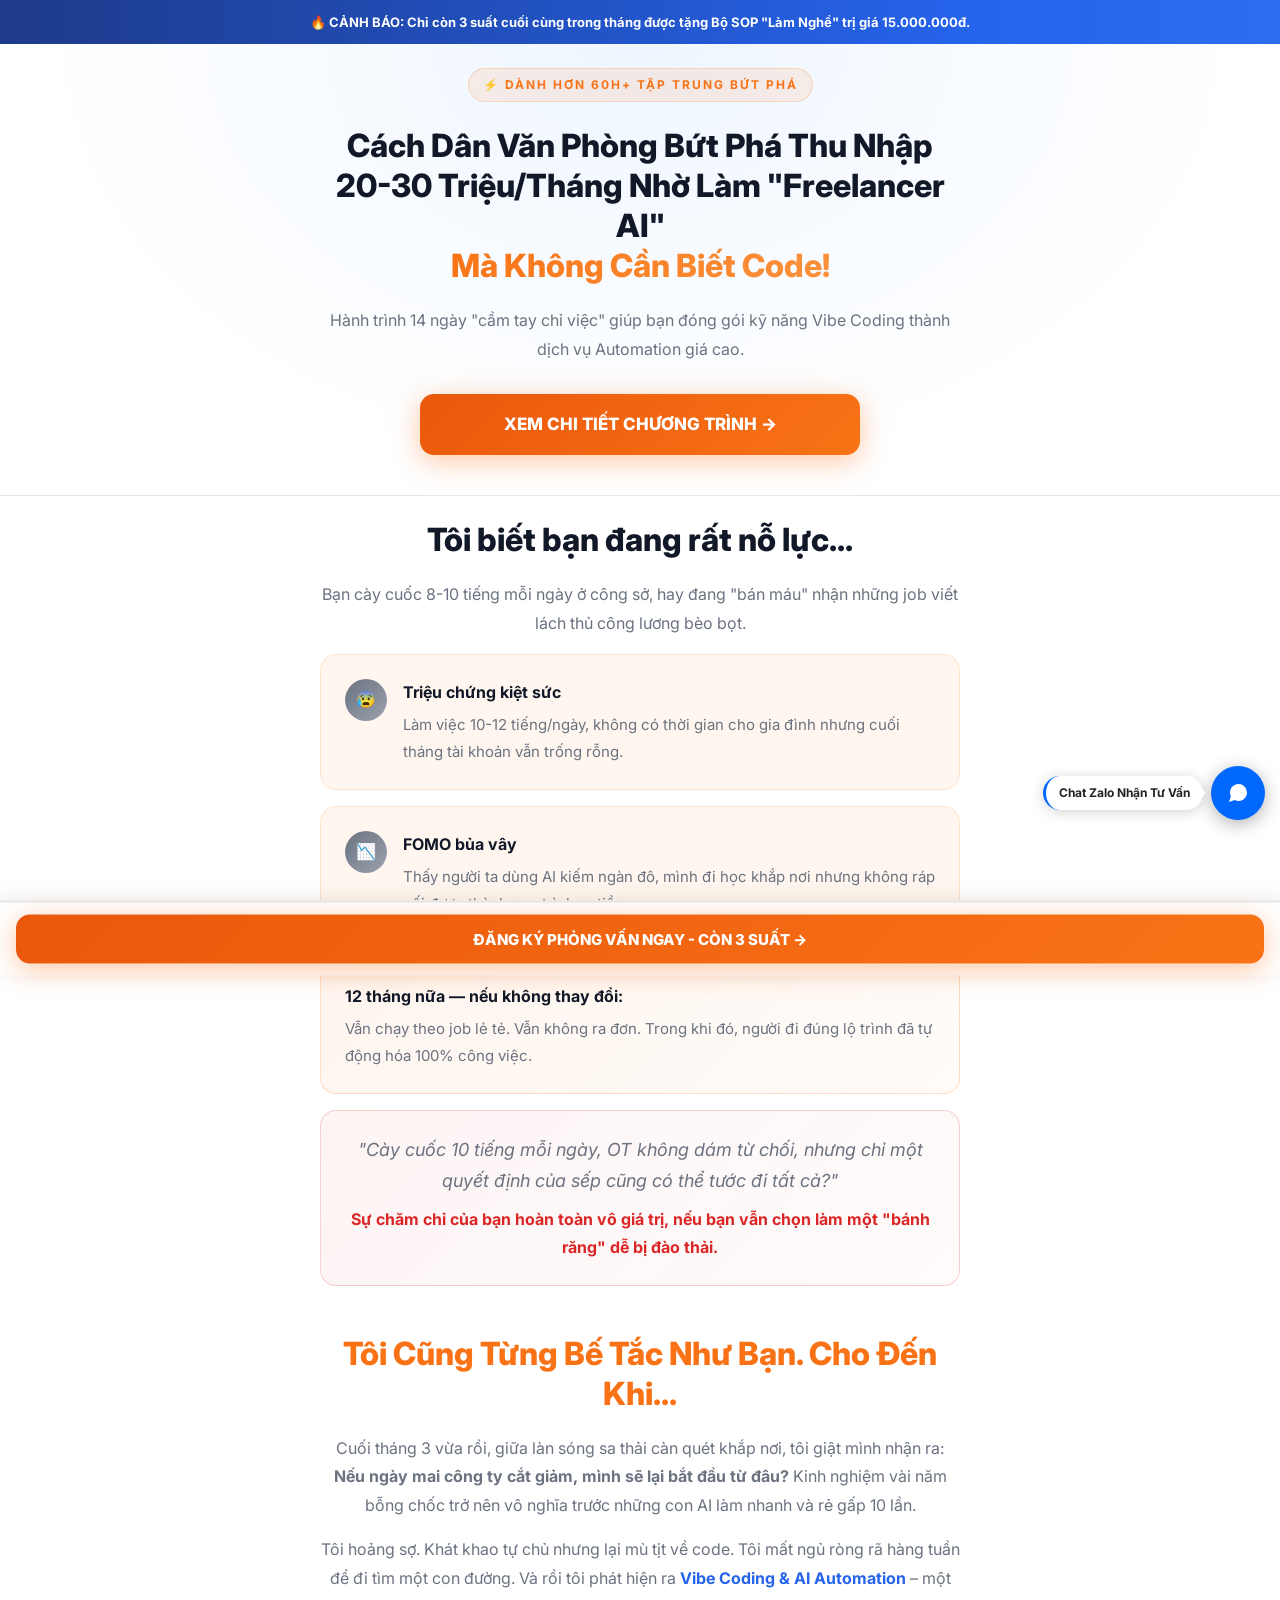
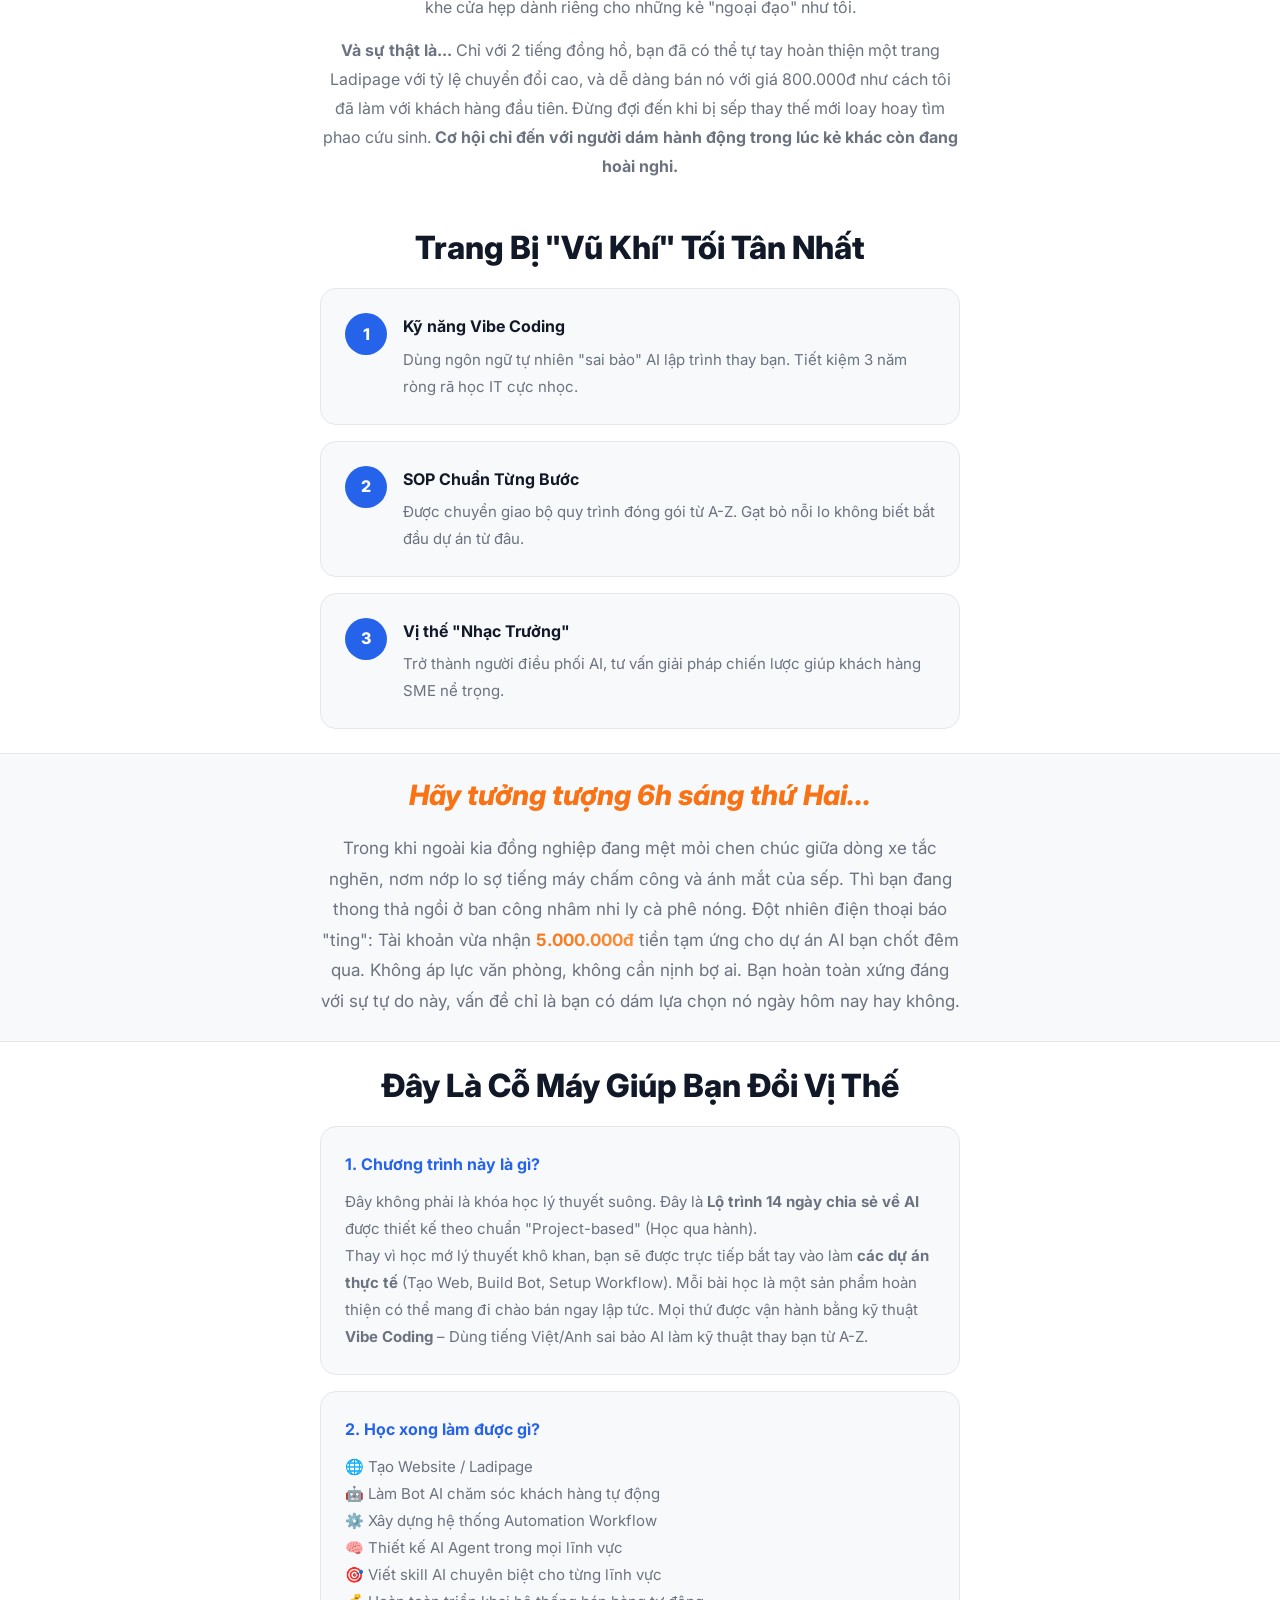
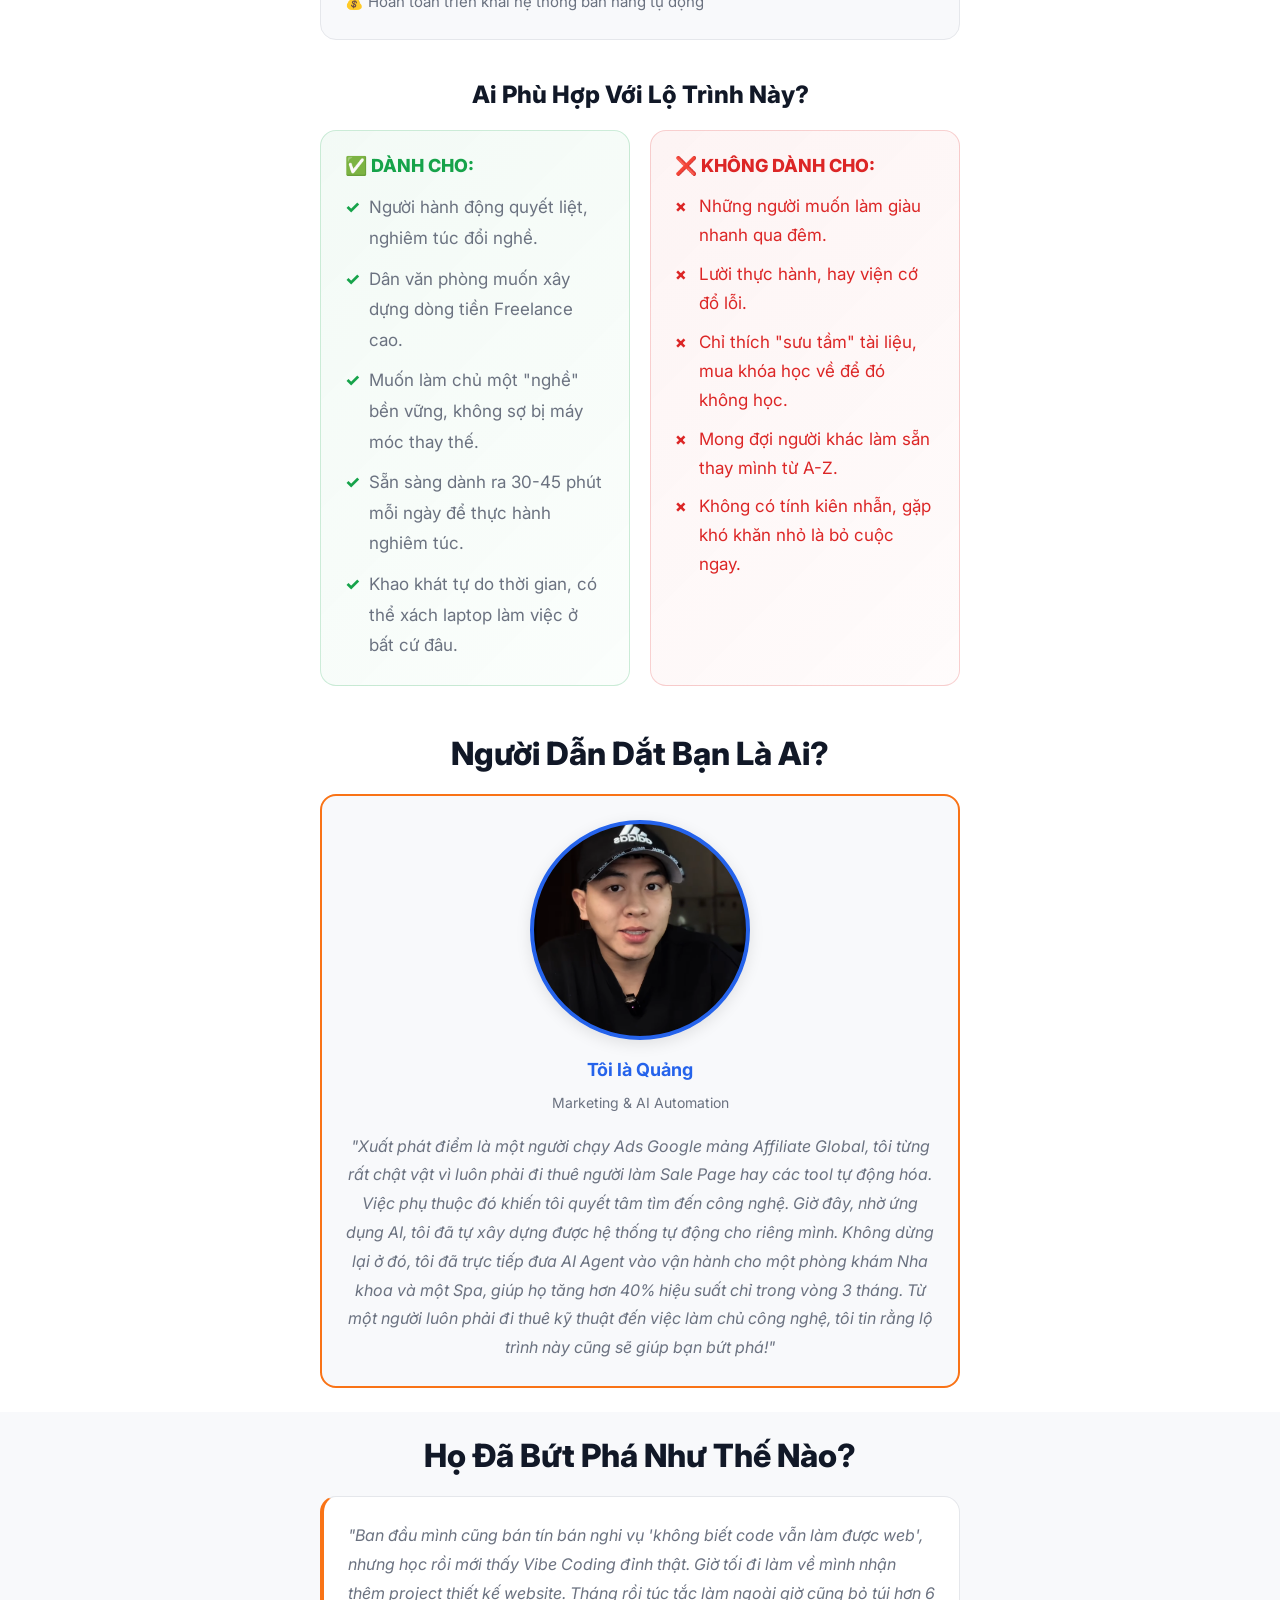
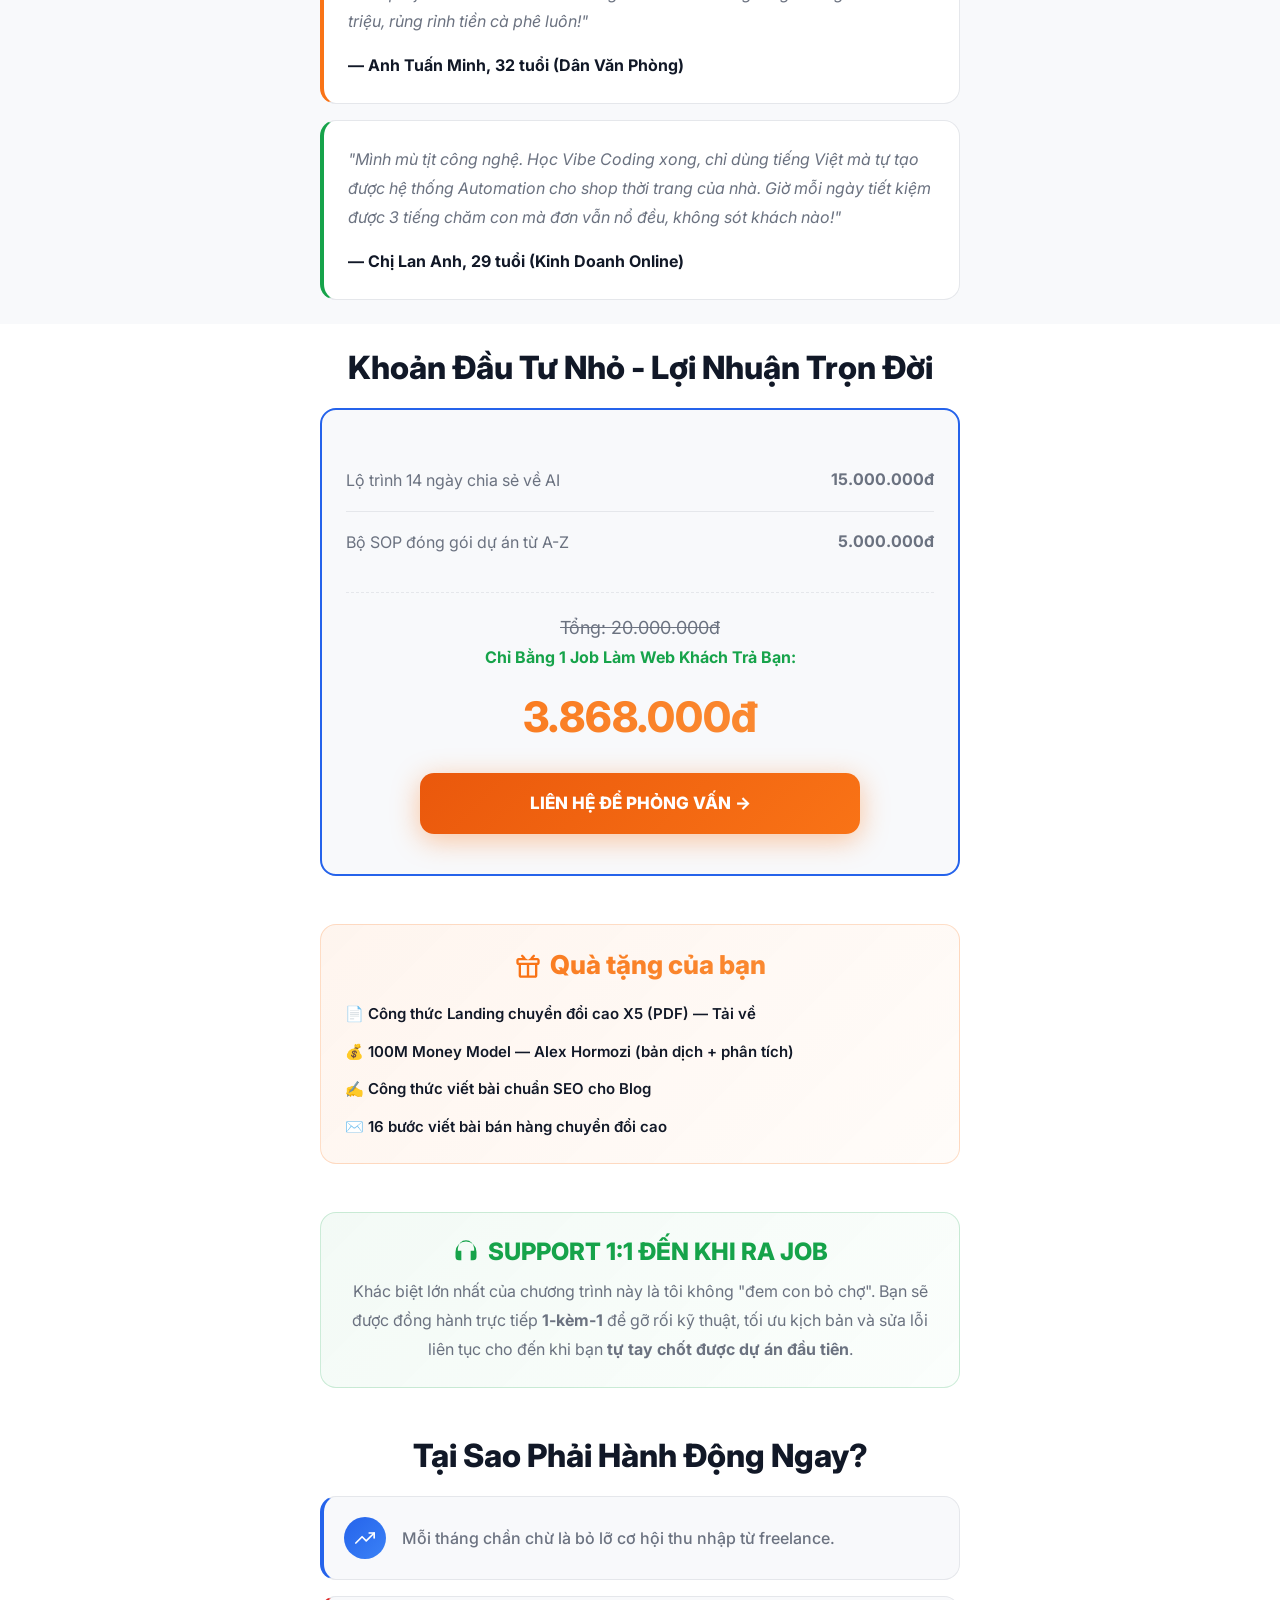
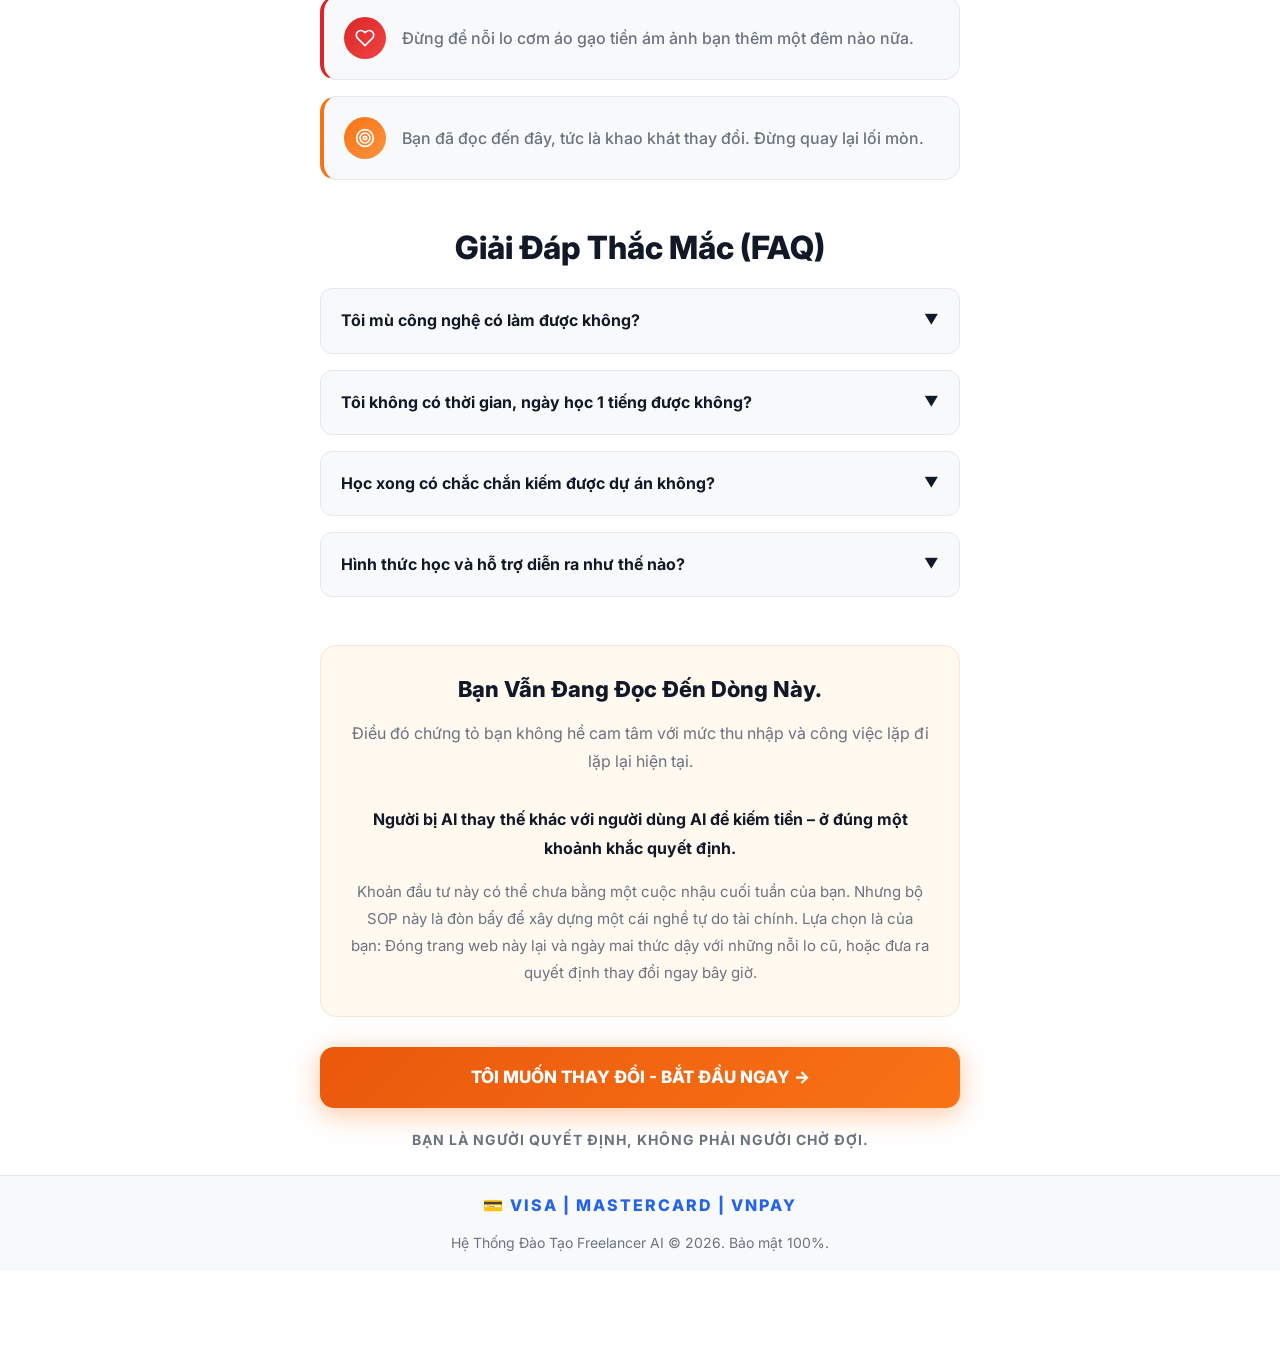
==== index.html @ 085bd0d4 "Deploy Ladipage" ====
<!DOCTYPE html>
<html lang="vi">
<head>
    <meta charset="UTF-8">
    <meta name="viewport" content="width=device-width, initial-scale=1.0">
    <title>Nghề Freelancer AI Thực Chiến</title>
    <link rel="preconnect" href="https://fonts.googleapis.com">
    <link rel="preconnect" href="https://fonts.gstatic.com" crossorigin>
    <link href="https://fonts.googleapis.com/css2?family=Inter:wght@400;500;600;700&family=Outfit:wght@600;700;800&family=Playfair+Display:ital,wght@1,600&display=swap" rel="stylesheet">
    <link rel="stylesheet" href="style.css">
</head>
<body>

    <div class="announcement-bar">
        <span class="scarcity-text">🔥 CẢNH BÁO: Chỉ còn 3 suất cuối cùng trong tháng được tặng Bộ SOP "Làm Nghề" trị giá 15.000.000đ.</span>
    </div>

    <!-- HERO -->
    <header class="sec hero-section" id="hero">
        <div class="wrap text-center">
            <div class="pill mb-4">⚡ Dành hơn 60h+ tập trung bứt phá</div>
            <h1 class="h2">
                Cách Dân Văn Phòng Bứt Phá Thu Nhập 20-30 Triệu/Tháng Nhờ Làm "Freelancer AI" <br>
                <span class="gold">Mà Không Cần Biết Code!</span>
            </h1>
            <p class="body-text mb-4">
                Hành trình 14 ngày "cầm tay chỉ việc" giúp bạn đóng gói kỹ năng Vibe Coding thành dịch vụ Automation giá cao.
            </p>
            <div style="margin-top: 30px;">
                <a href="#program-details" class="btn btn-p">XEM CHI TIẾT CHƯƠNG TRÌNH &rarr;</a>
            </div>
        </div>
    </header>

    <!-- PAIN -->
    <section class="sec">
        <div class="wrap">
            <h2 class="h2 text-center">Tôi biết bạn đang rất nỗ lực...</h2>
            <p class="body-text text-center mb-4">Bạn cày cuốc 8-10 tiếng mỗi ngày ở công sở, hay đang "bán máu" nhận những job viết lách thủ công lương bèo bọt.</p>
            
            <div class="v-stack">
                <div class="card d-flex" style="background-color: #FFF7EF; border-color: #FCE4CE;">
                    <div class="icon-circle">😰</div>
                    <div class="card-text">
                        <strong>Triệu chứng kiệt sức</strong>
                        <p class="body-text" style="margin-bottom:0; margin-top:5px; font-size:15px;">Làm việc 10-12 tiếng/ngày, không có thời gian cho gia đình nhưng cuối tháng tài khoản vẫn trống rỗng.</p>
                    </div>
                </div>

                <div class="card d-flex" style="background-color: #FFF7EF; border-color: #FCE4CE;">
                    <div class="icon-circle">📉</div>
                    <div class="card-text">
                        <strong>FOMO bủa vây</strong>
                        <p class="body-text" style="margin-bottom:0; margin-top:5px; font-size:15px;">Thấy người ta dùng AI kiếm ngàn đô, mình đi học khắp nơi nhưng không ráp nối được thành quy trình ra tiền.</p>
                    </div>
                </div>

                <div class="card-g">
                    <div class="card-text">
                        <strong>12 tháng nữa — nếu không thay đổi:</strong>
                        <p class="body-text" style="margin-bottom:0; margin-top:5px; font-size:15px;">Vẫn chạy theo job lẻ tẻ. Vẫn không ra đơn. Trong khi đó, người đi đúng lộ trình đã tự động hóa 100% công việc.</p>
                    </div>
                </div>

                <div class="card card-red">
                    <div class="card-text text-center">
                        <p class="italic" style="font-size:18px; margin-bottom:10px; color:var(--dim);">"Cày cuốc 10 tiếng mỗi ngày, OT không dám từ chối, nhưng chỉ một quyết định của sếp cũng có thể tước đi tất cả?"</p>
                        <p class="text-red mt-2" style="font-weight:700;">Sự chăm chỉ của bạn hoàn toàn vô giá trị, nếu bạn vẫn chọn làm một "bánh răng" dễ bị đào thải.</p>
                    </div>
                </div>
            </div>
        </div>
    </section>

    <!-- STORY -->
    <section class="sec">
        <div class="wrap text-center">
            <h2 class="h2" style="color: #F97316;">Tôi Cũng Từng Bế Tắc Như Bạn. Cho Đến Khi...</h2>
            <p class="body-text" style="font-size: 16px; margin-bottom: 15px;">Cuối tháng 3 vừa rồi, giữa làn sóng sa thải càn quét khắp nơi, tôi giật mình nhận ra: <strong>Nếu ngày mai công ty cắt giảm, mình sẽ lại bắt đầu từ đâu?</strong> Kinh nghiệm vài năm bỗng chốc trở nên vô nghĩa trước những con AI làm nhanh và rẻ gấp 10 lần.</p>
            <p class="body-text" style="font-size: 16px; margin-bottom: 15px;">Tôi hoảng sợ. Khát khao tự chủ nhưng lại mù tịt về code. Tôi mất ngủ ròng rã hàng tuần để đi tìm một con đường. Và rồi tôi phát hiện ra <strong><span style="color: var(--blue);">Vibe Coding & AI Automation</span></strong> – một khe cửa hẹp dành riêng cho những kẻ "ngoại đạo" như tôi.</p>
            <p class="body-text" style="font-size: 16px; margin-bottom: 0;"><strong>Và sự thật là...</strong> Chỉ với 2 tiếng đồng hồ, bạn đã có thể tự tay hoàn thiện một trang Ladipage với tỷ lệ chuyển đổi cao, và dễ dàng bán nó với giá 800.000đ như cách tôi đã làm với khách hàng đầu tiên. Đừng đợi đến khi bị sếp thay thế mới loay hoay tìm phao cứu sinh. <strong>Cơ hội chỉ đến với người dám hành động trong lúc kẻ khác còn đang hoài nghi.</strong></p>
        </div>
    </section>

    <!-- FEATURES -->
    <section class="sec">
        <div class="wrap">
            <h2 class="h2 text-center">Trang Bị "Vũ Khí" Tối Tân Nhất</h2>
            <div class="v-stack">
                <div class="card d-flex">
                    <div class="icon-circle" style="background:var(--blue)">1</div>
                    <div class="card-text">
                        <strong>Kỹ năng Vibe Coding</strong>
                        <p class="body-text" style="margin-bottom:0; margin-top:5px; font-size:15px;">Dùng ngôn ngữ tự nhiên "sai bảo" AI lập trình thay bạn. Tiết kiệm 3 năm ròng rã học IT cực nhọc.</p>
                    </div>
                </div>
                <div class="card d-flex">
                    <div class="icon-circle" style="background:var(--blue)">2</div>
                    <div class="card-text">
                        <strong>SOP Chuẩn Từng Bước</strong>
                        <p class="body-text" style="margin-bottom:0; margin-top:5px; font-size:15px;">Được chuyển giao bộ quy trình đóng gói từ A-Z. Gạt bỏ nỗi lo không biết bắt đầu dự án từ đâu.</p>
                    </div>
                </div>
                <div class="card d-flex">
                    <div class="icon-circle" style="background:var(--blue)">3</div>
                    <div class="card-text">
                        <strong>Vị thế "Nhạc Trưởng"</strong>
                        <p class="body-text" style="margin-bottom:0; margin-top:5px; font-size:15px;">Trở thành người điều phối AI, tư vấn giải pháp chiến lược giúp khách hàng SME nể trọng.</p>
                    </div>
                </div>
            </div>
        </div>
    </section>

    <!-- EMOTION -->
    <section class="sec" style="background:var(--bg-card); border-top:1px solid var(--border); border-bottom:1px solid var(--border);">
        <div class="wrap text-center">
            <h2 class="italic" style="font-size: 28px; margin-bottom:20px;">Hãy tưởng tượng 6h sáng thứ Hai...</h2>
            <p class="body-text" style="margin-bottom:0; font-size: 17px;">Trong khi ngoài kia đồng nghiệp đang mệt mỏi chen chúc giữa dòng xe tắc nghẽn, nơm nớp lo sợ tiếng máy chấm công và ánh mắt của sếp. Thì bạn đang thong thả ngồi ở ban công nhâm nhi ly cà phê nóng. Đột nhiên điện thoại báo "ting": Tài khoản vừa nhận <strong class="gold">5.000.000đ</strong> tiền tạm ứng cho dự án AI bạn chốt đêm qua. Không áp lực văn phòng, không cần nịnh bợ ai. Bạn hoàn toàn xứng đáng với sự tự do này, vấn đề chỉ là bạn có dám lựa chọn nó ngày hôm nay hay không.</p>
        </div>
    </section>

    <!-- CLARITY -->
    <section class="sec" id="program-details">
        <div class="wrap">
            <h2 class="h2 text-center">Đây Là Cỗ Máy Giúp Bạn Đổi Vị Thế</h2>
            <div class="v-stack" style="margin-bottom:40px;">
                <div class="card d-flex">
                    <div class="card-text">
                        <strong style="color:var(--blue);">1. Chương trình này là gì?</strong>
                        <div class="body-text" style="margin-bottom:0; margin-top:10px; font-size:15px;">
                            <p style="margin-bottom:0;">Đây không phải là khóa học lý thuyết suông. Đây là <strong>Lộ trình 14 ngày chia sẻ về AI</strong> được thiết kế theo chuẩn "Project-based" (Học qua hành).</p>
                            <p style="margin-bottom:0;">Thay vì học mớ lý thuyết khô khan, bạn sẽ được trực tiếp bắt tay vào làm <strong>các dự án thực tế</strong> (Tạo Web, Build Bot, Setup Workflow). Mỗi bài học là một sản phẩm hoàn thiện có thể mang đi chào bán ngay lập tức. Mọi thứ được vận hành bằng kỹ thuật <strong>Vibe Coding</strong> – Dùng tiếng Việt/Anh sai bảo AI làm kỹ thuật thay bạn từ A-Z.</p>
                        </div>
                    </div>
                </div>
                <div class="card d-flex">
                    <div class="card-text">
                        <strong style="color:var(--blue);">2. Học xong làm được gì?</strong>
                        <p class="body-text" style="margin-bottom:0; margin-top:10px; font-size:15px;">
                            🌐 Tạo Website / Ladipage<br>
                            🤖 Làm Bot AI chăm sóc khách hàng tự động<br>
                            ⚙️ Xây dựng hệ thống Automation Workflow<br>
                            🧠 Thiết kế AI Agent trong mọi lĩnh vực<br>
                            🎯 Viết skill AI chuyên biệt cho từng lĩnh vực<br>
                            💰 Hoàn toàn triển khai hệ thống bán hàng tự động
                        </p>
                    </div>
                </div>
            </div>
            
            <h3 class="h2 text-center" style="font-size:24px;">Ai Phù Hợp Với Lộ Trình Này?</h3>
            <div style="display: grid; grid-template-columns: repeat(auto-fit, minmax(280px, 1fr)); gap: 20px; align-items: stretch;">
                <div class="card card-green" style="height: 100%;">
                    <h4 style="color:var(--green); margin-bottom:15px; font-size: 18px;">✅ DÀNH CHO:</h4>
                    <ul class="check-list">
                        <li class="body-text" style="margin-bottom:10px; font-size:17px;">Người hành động quyết liệt, nghiêm túc đổi nghề.</li>
                        <li class="body-text" style="margin-bottom:10px; font-size:17px;">Dân văn phòng muốn xây dựng dòng tiền Freelance cao.</li>
                        <li class="body-text" style="margin-bottom:10px; font-size:17px;">Muốn làm chủ một "nghề" bền vững, không sợ bị máy móc thay thế.</li>
                        <li class="body-text" style="margin-bottom:10px; font-size:17px;">Sẵn sàng dành ra 30-45 phút mỗi ngày để thực hành nghiêm túc.</li>
                        <li class="body-text" style="margin-bottom:0; font-size:17px;">Khao khát tự do thời gian, có thể xách laptop làm việc ở bất cứ đâu.</li>
                    </ul>
                </div>
                <div class="card card-red">
                    <h4 style="color:var(--red); margin-bottom:15px; font-size: 18px;">❌ KHÔNG DÀNH CHO:</h4>
                    <ul class="cross-list text-red">
                        <li style="margin-bottom:10px; font-size:17px;">Những người muốn làm giàu nhanh qua đêm.</li>
                        <li style="margin-bottom:10px; font-size:17px;">Lười thực hành, hay viện cớ đổ lỗi.</li>
                        <li style="margin-bottom:10px; font-size:17px;">Chỉ thích "sưu tầm" tài liệu, mua khóa học về để đó không học.</li>
                        <li style="margin-bottom:10px; font-size:17px;">Mong đợi người khác làm sẵn thay mình từ A-Z.</li>
                        <li style="margin-bottom:0; font-size:17px;">Không có tính kiên nhẫn, gặp khó khăn nhỏ là bỏ cuộc ngay.</li>
                    </ul>
                </div>
            </div>
        </div>
    </section>

    <!-- BƯỚC 4: TẠO UY TÍN TÁC GIẢ -->
    <section class="sec">
        <div class="wrap text-center">
            <h2 class="h2">Người Dẫn Dắt Bạn Là Ai?</h2>
            <div class="card" style="border: 2px solid var(--gold); display: flex; flex-direction: column; align-items: center; text-align: center;">
                <div style="width: 220px; height: 220px; border-radius: 50%; margin: 0 auto 15px; border: 4px solid var(--blue); box-shadow: 0 4px 15px rgba(0,0,0,0.1); background-image: url('avatar.jpg'); background-size: cover; background-position: center;"></div>
                <strong style="color:var(--blue); font-size: 18px;">Tôi là Quảng</strong>
                <p class="body-text" style="font-size: 14px; color: var(--dim); margin-top: 5px;">Marketing & AI Automation</p>
                <p class="body-text" style="font-style: italic; margin-bottom: 0;">"Xuất phát điểm là một người chạy Ads Google mảng Affiliate Global, tôi từng rất chật vật vì luôn phải đi thuê người làm Sale Page hay các tool tự động hóa. Việc phụ thuộc đó khiến tôi quyết tâm tìm đến công nghệ. Giờ đây, nhờ ứng dụng AI, tôi đã tự xây dựng được hệ thống tự động cho riêng mình. Không dừng lại ở đó, tôi đã trực tiếp đưa AI Agent vào vận hành cho một phòng khám Nha khoa và một Spa, giúp họ tăng hơn 40% hiệu suất chỉ trong vòng 3 tháng. Từ một người luôn phải đi thuê kỹ thuật đến việc làm chủ công nghệ, tôi tin rằng lộ trình này cũng sẽ giúp bạn bứt phá!"</p>
            </div>
        </div>
    </section>

    <!-- BƯỚC 15: TESTIMONIAL (CẢM NHẬN KHÁCH HÀNG) -->
    <section class="sec" style="background-color: var(--bg-card);">
        <div class="wrap">
            <h2 class="h2 text-center">Họ Đã Bứt Phá Như Thế Nào?</h2>
            <div class="v-stack">
                <div class="card" style="border-left: 4px solid var(--gold); background: #FFFFFF;">
                    <p class="body-text" style="font-style: italic;">"Ban đầu mình cũng bán tín bán nghi vụ 'không biết code vẫn làm được web', nhưng học rồi mới thấy Vibe Coding đỉnh thật. Giờ tối đi làm về mình nhận thêm project thiết kế website. Tháng rồi túc tắc làm ngoài giờ cũng bỏ túi hơn 6 triệu, rủng rỉnh tiền cà phê luôn!"</p>
                    <div style="margin-top: 15px;">
                        <strong style="color:var(--text);">— Anh Tuấn Minh, 32 tuổi (Dân Văn Phòng)</strong>
                    </div>
                </div>
                <div class="card" style="border-left: 4px solid var(--green); background: #FFFFFF;">
                    <p class="body-text" style="font-style: italic;">"Mình mù tịt công nghệ. Học Vibe Coding xong, chỉ dùng tiếng Việt mà tự tạo được hệ thống Automation cho shop thời trang của nhà. Giờ mỗi ngày tiết kiệm được 3 tiếng chăm con mà đơn vẫn nổ đều, không sót khách nào!"</p>
                    <div style="margin-top: 15px;">
                        <strong style="color:var(--text);">— Chị Lan Anh, 29 tuổi (Kinh Doanh Online)</strong>
                    </div>
                </div>
            </div>
        </div>
    </section>

    <!-- PRICING & VALUE STACK -->
    <section class="sec" id="pricing">
        <div class="wrap">
            <h2 class="h2 text-center">Khoản Đầu Tư Nhỏ - Lợi Nhuận Trọn Đời</h2>
            <div class="card" style="border: 2px solid var(--blue); padding:40px 24px;">
                <div class="v-row">
                    <span class="body-text" style="margin-bottom:0;">Lộ trình 14 ngày chia sẻ về AI</span>
                    <span class="v-price">15.000.000đ</span>
                </div>
                <div class="v-row" style="border-bottom:none;">
                    <span class="body-text" style="margin-bottom:0;">Bộ SOP đóng gói dự án từ A-Z</span>
                    <span class="v-price">5.000.000đ</span>
                </div>
                <div style="margin:20px 0; border-top:1px dashed var(--border);"></div>
                <div class="text-center">
                    <p style="text-decoration:line-through; color:var(--dim); font-size:18px;">Tổng: 20.000.000đ</p>
                    <p style="color:var(--green); font-weight:700; font-size:16px;">Chỉ Bằng 1 Job Làm Web Khách Trả Bạn:</p>
                    <div class="gold" style="font-size:42px; font-weight:800; margin:10px 0 20px;">3.868.000đ</div>
                    <a href="https://zalo.me/0702286928" target="_blank" class="btn btn-p">Liên Hệ Để Phỏng Vấn &rarr;</a>
                </div>
            </div>
        </div>
    </section>

    <!-- BONUS -->
    <section class="sec">
        <div class="wrap">
            <div class="v-stack">
                <div class="card-g">
                    <h4 class="gold text-center" style="margin-bottom:20px; font-size:26px; display: flex; justify-content: center; align-items: center; gap: 8px;">
                        <svg width="28" height="28" viewBox="0 0 24 24" fill="#F97316"><path d="M20 6h-3.41l1.12-1.12c.39-.39.39-1.02 0-1.41-.39-.39-1.02-.39-1.41 0L14.88 4.9c-.38.38-.63.85-.75 1.34L12 7.52l-2.13-1.28c-.12-.49-.37-.96-.75-1.34L7.71 3.47c-.39-.39-1.02-.39-1.41 0-.39.39-.39 1.02 0 1.41L7.41 6H4c-1.1 0-2 .9-2 2v2c0 1.1.9 2 2 2v9c0 1.1.9 2 2 2h12c1.1 0 2-.9 2-2v-9c1.1 0 2-.9 2-2V8c0-1.1-.9-2-2-2zM11 21H6v-9h5v9zm2 0v-9h5v9zm7-11H4V8h16v2z"/></svg> 
                        Quà tặng của bạn
                    </h4>
                    <div class="v-stack" style="gap:12px;">
                        <div style="color:var(--text); font-weight: 600; font-size: 15px;">📄 Công thức Landing chuyển đổi cao X5 (PDF) — Tải về</div>
                        <div style="color:var(--text); font-weight: 600; font-size: 15px;">💰 100M Money Model — Alex Hormozi (bản dịch + phân tích)</div>
                        <div style="color:var(--text); font-weight: 600; font-size: 15px;">✍️ Công thức viết bài chuẩn SEO cho Blog</div>
                        <div style="color:var(--text); font-weight: 600; font-size: 15px;">✉️ 16 bước viết bài bán hàng chuyển đổi cao</div>
                    </div>
                </div>
            </div>
        </div>
    </section>

    <!-- GUARANTEE -->
    <section class="sec">
        <div class="wrap">
            <div class="card card-green text-center">
                <h3 style="color:var(--green); font-size:24px; margin-bottom:10px; display: flex; justify-content: center; align-items: center; gap: 8px;">
                    <svg width="28" height="28" viewBox="0 0 24 24" fill="var(--green)"><path d="M12 3a9 9 0 0 0-9 9v4a3 3 0 0 0 3 3h2v-8H5v-2a7 7 0 0 1 14 0v2h-3v8h2a3 3 0 0 0 3-3v-4a9 9 0 0 0-9-9z"/></svg>
                    SUPPORT 1:1 ĐẾN KHI RA JOB
                </h3>
                <p class="body-text" style="margin-bottom:0;">Khác biệt lớn nhất của chương trình này là tôi không "đem con bỏ chợ". Bạn sẽ được đồng hành trực tiếp <strong>1-kèm-1</strong> để gỡ rối kỹ thuật, tối ưu kịch bản và sửa lỗi liên tục cho đến khi bạn <strong>tự tay chốt được dự án đầu tiên</strong>.</p>
            </div>
        </div>
    </section>

    <!-- REASON WHY -->
    <section class="sec">
        <div class="wrap">
            <h2 class="h2 text-center">Tại Sao Phải Hành Động Ngay?</h2>
            <div class="v-stack">
                <div class="card" style="padding: 20px; border-left: 4px solid var(--blue);">
                    <div class="d-flex" style="align-items: center;">
                        <div class="icon-circle" style="background: linear-gradient(135deg, #2563EB, #3B82F6);">
                            <svg width="20" height="20" viewBox="0 0 24 24" fill="none" stroke="currentColor" stroke-width="2" stroke-linecap="round" stroke-linejoin="round"><polyline points="23 6 13.5 15.5 8.5 10.5 1 18"></polyline><polyline points="17 6 23 6 23 12"></polyline></svg>
                        </div>
                        <div>
                            <p class="body-text" style="margin-bottom:0; font-size:16px; font-weight: 500;">Mỗi tháng chần chừ là bỏ lỡ cơ hội thu nhập từ freelance.</p>
                        </div>
                    </div>
                </div>
                
                <div class="card" style="padding: 20px; border-left: 4px solid var(--red);">
                    <div class="d-flex" style="align-items: center;">
                        <div class="icon-circle" style="background: linear-gradient(135deg, #DC2626, #EF4444);">
                            <svg width="20" height="20" viewBox="0 0 24 24" fill="none" stroke="currentColor" stroke-width="2" stroke-linecap="round" stroke-linejoin="round"><path d="M20.84 4.61a5.5 5.5 0 0 0-7.78 0L12 5.67l-1.06-1.06a5.5 5.5 0 0 0-7.78 7.78l1.06 1.06L12 21.23l7.78-7.78 1.06-1.06a5.5 5.5 0 0 0 0-7.78z"></path></svg>
                        </div>
                        <div>
                            <p class="body-text" style="margin-bottom:0; font-size:16px; font-weight: 500;">Đừng để nỗi lo cơm áo gạo tiền ám ảnh bạn thêm một đêm nào nữa.</p>
                        </div>
                    </div>
                </div>

                <div class="card" style="padding: 20px; border-left: 4px solid var(--gold);">
                    <div class="d-flex" style="align-items: center;">
                        <div class="icon-circle" style="background: linear-gradient(135deg, #F97316, #FB923C);">
                            <svg width="20" height="20" viewBox="0 0 24 24" fill="none" stroke="currentColor" stroke-width="2" stroke-linecap="round" stroke-linejoin="round"><circle cx="12" cy="12" r="10"></circle><circle cx="12" cy="12" r="6"></circle><circle cx="12" cy="12" r="2"></circle></svg>
                        </div>
                        <div>
                            <p class="body-text" style="margin-bottom:0; font-size:16px; font-weight: 500;">Bạn đã đọc đến đây, tức là khao khát thay đổi. Đừng quay lại lối mòn.</p>
                        </div>
                    </div>
                </div>
            </div>
        </div>
    </section>

    <!-- FAQ -->
    <section class="sec">
        <div class="wrap">
            <h2 class="h2 text-center">Giải Đáp Thắc Mắc (FAQ)</h2>
            <div class="v-stack">
                <details class="faq-card">
                    <summary>Tôi mù công nghệ có làm được không? <span class="arr">▼</span></summary>
                    <div class="fbody">Hoàn toàn được. Lộ trình Vibe Coding hướng dẫn bạn cách dùng ngôn ngữ tự nhiên "sai bảo" AI làm kỹ thuật thay mình, không cần biết code từ trước.</div>
                </details>
                <details class="faq-card">
                    <summary>Tôi không có thời gian, ngày học 1 tiếng được không? <span class="arr">▼</span></summary>
                    <div class="fbody">Câu trả lời thẳng thắn là: <strong>KHÔNG ĐƯỢC.</strong> Nếu bạn chỉ định dành 1 tiếng "cưỡi ngựa xem hoa", xin hãy giữ lại tiền. Đây là lộ trình thay đổi thu nhập thực sự, không phải phép màu. Bạn bắt buộc phải cam kết tối thiểu <strong>2-3 tiếng/ngày</strong> để thực hành sâu và đập đi xây lại tư duy làm việc. Nếu bạn chưa sẵn sàng trả giá thời gian cho sự nghiệp của chính mình, chương trình này không dành cho bạn.</div>
                </details>
                <details class="faq-card">
                    <summary>Học xong có chắc chắn kiếm được dự án không? <span class="arr">▼</span></summary>
                    <div class="fbody">Chương trình trang bị cho bạn kỹ năng thực chiến và bộ quy trình (SOP) săn job đã được kiểm chứng. Đặc biệt, tôi cam kết <strong>Support 1:1 sát sao</strong> cho đến khi bạn tự tay chốt được dự án Freelance đầu tiên.</div>
                </details>

                <details class="faq-card">
                    <summary>Hình thức học và hỗ trợ diễn ra như thế nào? <span class="arr">▼</span></summary>
                    <div class="fbody">Bạn sẽ thực hành qua video và bộ SOP chuẩn. Nhưng giá trị đắt giá nhất nằm ở đây: <strong>Tôi sẽ trực tiếp cầm tay chỉ việc cho bạn.</strong> Bất cứ khi nào bạn vướng mắc, tôi sẽ không ném cho bạn một mớ lý thuyết suông. Tôi sẽ vào thẳng dự án của bạn, gỡ rối và tối ưu 1-kèm-1 cho đến khi ra kết quả. Việc của tôi là đẩy bạn tới đích. Việc duy nhất của bạn là dám hành động và không được phép viện cớ bỏ cuộc.</div>
                </details>
            </div>
        </div>
    </section>

    <!-- TESTIMONIAL & FINAL CTA -->
    <section class="sec">
        <div class="wrap text-center">
            <div class="card mb-4" style="text-align:center; padding: 30px; background-color: #FFF9F0; border: 1px solid #FCE4CE;">
                <h3 style="font-size: 22px; color: var(--text); margin-bottom: 15px;">Bạn Vẫn Đang Đọc Đến Dòng Này.</h3>
                <p class="body-text" style="font-size: 16px; margin-bottom: 15px;">Điều đó chứng tỏ bạn không hề cam tâm với mức thu nhập và công việc lặp đi lặp lại hiện tại.<br><br>
                <strong style="color: var(--text);">Người bị AI thay thế khác với người dùng AI để kiếm tiền – ở đúng một khoảnh khắc quyết định.</strong></p>
                <p class="body-text" style="font-size: 15px; color: var(--dim); margin-bottom: 0;">Khoản đầu tư này có thể chưa bằng một cuộc nhậu cuối tuần của bạn. Nhưng bộ SOP này là đòn bẩy để xây dựng một cái nghề tự do tài chính. Lựa chọn là của bạn: Đóng trang web này lại và ngày mai thức dậy với những nỗi lo cũ, hoặc đưa ra quyết định thay đổi ngay bây giờ.</p>
            </div>
            
            <div style="margin-top: 30px;">
                <a href="https://zalo.me/0702286928" target="_blank" class="btn btn-p" style="max-width:100%;">TÔI MUỐN THAY ĐỔI - BẮT ĐẦU NGAY &rarr;</a>
            </div>
            <p style="margin-top:20px; color:var(--dim); font-size:14px; text-transform:uppercase; letter-spacing:1px; font-weight:700;">Bạn là người quyết định, không phải người chờ đợi.</p>
        </div>
    </section>

    <!-- FOOTER -->
    <footer class="sec-sm" style="border-top:1px solid var(--border); text-align:center; background:var(--bg-card);">
        <div class="wrap">
            <p style="font-weight:800; letter-spacing:2px; color:var(--blue); margin-bottom:10px;">💳 VISA | MASTERCARD | VNPAY</p>
            <p class="body-text" style="font-size:14px; margin-bottom:0;">Hệ Thống Đào Tạo Freelancer AI © 2026. Bảo mật 100%.</p>
        </div>
    </footer>

    <!-- Zalo Float -->
    <a href="https://zalo.me/0702286928" target="_blank" class="sf-wrap" style="text-decoration:none;">
        <div class="sf-row">
            <div class="sf-noti zl-noti">Chat Zalo Nhận Tư Vấn</div>
            <div class="sf-btn sf-zl"><svg width="24" height="24" viewBox="0 0 24 24" fill="white"><path d="M21 11.5a8.38 8.38 0 0 1-.9 3.8 8.5 8.5 0 0 1-7.6 4.7 8.38 8.38 0 0 1-3.8-.9L3 21l1.9-5.7a8.38 8.38 0 0 1-.9-3.8 8.5 8.5 0 0 1 4.7-7.6 8.38 8.38 0 0 1 3.8-.9 8.5 8.5 0 0 1 8.5 8.5z"/></svg></div>
        </div>
    </a>

    <!-- Sticky Bottom CTA -->
    <div id="scta">
        <a href="https://zalo.me/0702286928" target="_blank" class="btn btn-p" style="padding:12px; font-size:15px; width:100%; max-width:100%;">ĐĂNG KÝ PHỎNG VẤN NGAY - CÒN 3 SUẤT &rarr;</a>
    </div>

    <script>
        // Reveal sticky bar
        window.addEventListener('scroll', () => {
            const sticky = document.getElementById('scta');
            if (window.scrollY > 500) {
                sticky.classList.add('show');
            } else {
                sticky.classList.remove('show');
            }
        });
    </script>
</body>
</html>
---- style.css ----
/* WEPOWER ENGINE V4.0 - EXACT AUVANCHIEU CLONE */
:root {
    --bg: #FFFFFF;
    --bg-card: #F8F9FB;
    
    --gold: #F97316;
    --blue: #2563EB;
    --green: #16A34A;
    --red: #DC2626;
    
    --text: #111827;
    --dim: #6B7280;
    --border: #E5E7EB;
}

* { margin: 0; padding: 0; box-sizing: border-box; }
html { scroll-behavior: smooth; }
body {
    font-family: 'Inter', sans-serif;
    background-color: var(--bg);
    color: var(--text);
    line-height: 1.7;
    overflow-x: hidden;
    padding-bottom: 80px; 
}

h1, h2, h3, h4 { font-weight: 800; line-height: 1.25; color: var(--text); }
.h2 { font-size: 26px; margin-bottom: 20px; }
@media (min-width: 768px) { .h2 { font-size: 32px; } }

.wrap { max-width: 680px; margin: 0 auto; padding: 0 20px; }
.text-center { text-align: center; }
.text-left { text-align: left; }
.mb-4 { margin-bottom: 24px; }
.mt-2 { margin-top: 10px; }

.gold { background: linear-gradient(135deg, #F97316, #FB923C); -webkit-background-clip: text; -webkit-text-fill-color: transparent; background-clip: text; }
.italic { font-style: italic; color: var(--gold); }
.body-text { font-size: 16px; color: var(--dim); margin-bottom: 16px; line-height: 1.8; }
.text-red { color: var(--red); }

/* Buttons */
.btn {
    display: inline-flex; align-items: center; justify-content: center;
    padding: 16px 24px; width: 100%; max-width: 440px;
    background: linear-gradient(135deg, #EA580C, #F97316);
    color: #FFFFFF; font-weight: 800; font-size: 17px; text-transform: uppercase;
    border: none; border-radius: 14px; cursor: pointer; text-decoration: none;
    box-shadow: 0 6px 28px rgba(249,115,22,.4);
    transition: transform .2s, box-shadow .2s;
    margin: 0 auto;
}
.btn:hover { transform: translateY(-2px); box-shadow: 0 12px 40px rgba(249,115,22,.55); }
@keyframes pulse-g { 0%, 100% { box-shadow: 0 6px 28px rgba(249,115,22,.4); } 50% { box-shadow: 0 6px 48px rgba(249,115,22,.75); } }
.btn-p { animation: pulse-g 2.4s ease-in-out infinite; }

/* Sections */
.sec { padding: 24px 0; }
.sec-sm { padding: 16px 0; }
.hero-section { background: radial-gradient(ellipse at 50% 0%, #EFF6FF 0%, #FFFFFF 68%); border-bottom: 1px solid var(--border); padding-bottom: 40px; }
.trust-bar { background: var(--bg-card); border-top: 1px solid var(--border); border-bottom: 1px solid var(--border); }

/* Cards & Stacks */
.v-stack { display: flex; flex-direction: column; gap: 16px; }
.card { background: var(--bg-card); border: 1px solid var(--border); border-radius: 16px; padding: 24px; }
.card-g { background: linear-gradient(135deg, rgba(249,115,22,.07), rgba(251,146,60,.03)); border: 1px solid rgba(249,115,22,.22); border-radius: 16px; padding: 24px; }
.card-red { background: linear-gradient(135deg, rgba(220,38,38,.05), rgba(239,68,68,.02)); border: 1px solid rgba(220,38,38,.2); }
.card-green { background: linear-gradient(135deg, rgba(22,163,74,.05), rgba(34,197,94,.02)); border: 1px solid rgba(22,163,74,.2); }

.d-flex { display: flex; gap: 16px; align-items: flex-start; }
.icon-circle { width: 42px; height: 42px; flex-shrink: 0; border-radius: 50%; background: linear-gradient(135deg, #6B7280, #9CA3AF); display: flex; align-items: center; justify-content: center; color: #FFFFFF; font-weight: 800; font-size: 16px; }

.check-list, .cross-list { list-style: none; padding-left: 0; margin: 0; }
.check-list li { position: relative; padding-left: 24px; }
.check-list li::before { content: "✓"; position: absolute; left: 0; color: var(--green); font-weight: 800; }
.cross-list li { position: relative; padding-left: 24px; }
.cross-list li::before { content: "×"; position: absolute; left: 0; color: var(--red); font-weight: 800; }

.v-row { display: flex; justify-content: space-between; padding: 16px 0; border-bottom: 1px solid var(--border); }
.v-price { font-weight: 700; color: var(--dim); }

/* Pill & Announcement */
.pill { display: inline-block; font-size: 12px; font-weight: 700; letter-spacing: 2px; text-transform: uppercase; color: var(--gold); border: 1px solid rgba(249,115,22,.2); background: rgba(249,115,22,.1); padding: 6px 14px; border-radius: 100px; }
.announcement-bar { background: linear-gradient(90deg, #1e3a8a, #2563EB, #3B82F6, #2563EB, #1e3a8a); background-size: 300% auto; animation: shimmer 4s linear infinite; color: #FFFFFF; font-weight: 700; font-size: 13px; text-align: center; padding: 11px 16px; position: sticky; top: 0; z-index: 100; }
@keyframes shimmer { 0% { background-position: -300% center; } 100% { background-position: 300% center; } }

/* FAQ */
.faq-card { background: var(--bg-card); border: 1px solid var(--border); border-radius: 12px; overflow: hidden; }
.faq-card summary { padding: 18px 20px; cursor: pointer; list-style: none; display: flex; justify-content: space-between; font-weight: 700; color: var(--text); font-size: 16px; }
.faq-card summary::-webkit-details-marker { display: none; }
.arr { transition: transform .3s; font-size: 14px;}
.faq-card[open] .arr { transform: rotate(180deg); }
.fbody { padding: 0 20px 18px; color: var(--dim); font-size: 15px; }

/* Floating */
.logos { display: flex; justify-content: center; gap: 40px; margin-top: 15px; font-weight: 800; opacity: 0.6; color: var(--blue); flex-wrap: wrap;}
#scta { position: fixed; bottom: 0; left: 0; right: 0; z-index: 99; padding: 12px 16px; background: #FFFFFF; border-top: 2px solid var(--border); display: flex; justify-content: center; transform: translateY(100%); transition: .4s ease; box-shadow: 0 -4px 20px rgba(0,0,0,.08); }
#scta.show { transform: none; }

.sf-wrap { position: fixed; right: 15px; bottom: 80px; z-index: 98; display: flex; align-items: flex-end; flex-direction: column; }
.sf-row { display: flex; align-items: center; }
.sf-noti { background: #fff; color: #222; font-size: 12px; font-weight: 700; padding: 7px 13px; border-radius: 20px; box-shadow: 0 2px 14px rgba(0,0,0,.18); margin-right: 8px; animation: sfblink 2.2s ease-in-out infinite; position: relative; }
.sf-noti::after { content: ''; position: absolute; right: -9px; top: 50%; transform: translateY(-50%); border: 6px solid transparent; border-left-color: #fff; }
.zl-noti { border-left: 3px solid #0068FF; }
.sf-btn { width: 54px; height: 54px; border-radius: 50%; display: flex; align-items: center; justify-content: center; box-shadow: 0 4px 18px rgba(0,0,0,.30); animation: sfbounce 3s ease-in-out infinite; }
.sf-zl { background: #0068FF; }
@keyframes sfblink { 0%, 100% { transform: scale(1); opacity: 1; } 50% { transform: scale(1.04); opacity: .85; } }
@keyframes sfbounce { 0%, 100% { transform: translateY(0); } 50% { transform: translateY(-5px); } }
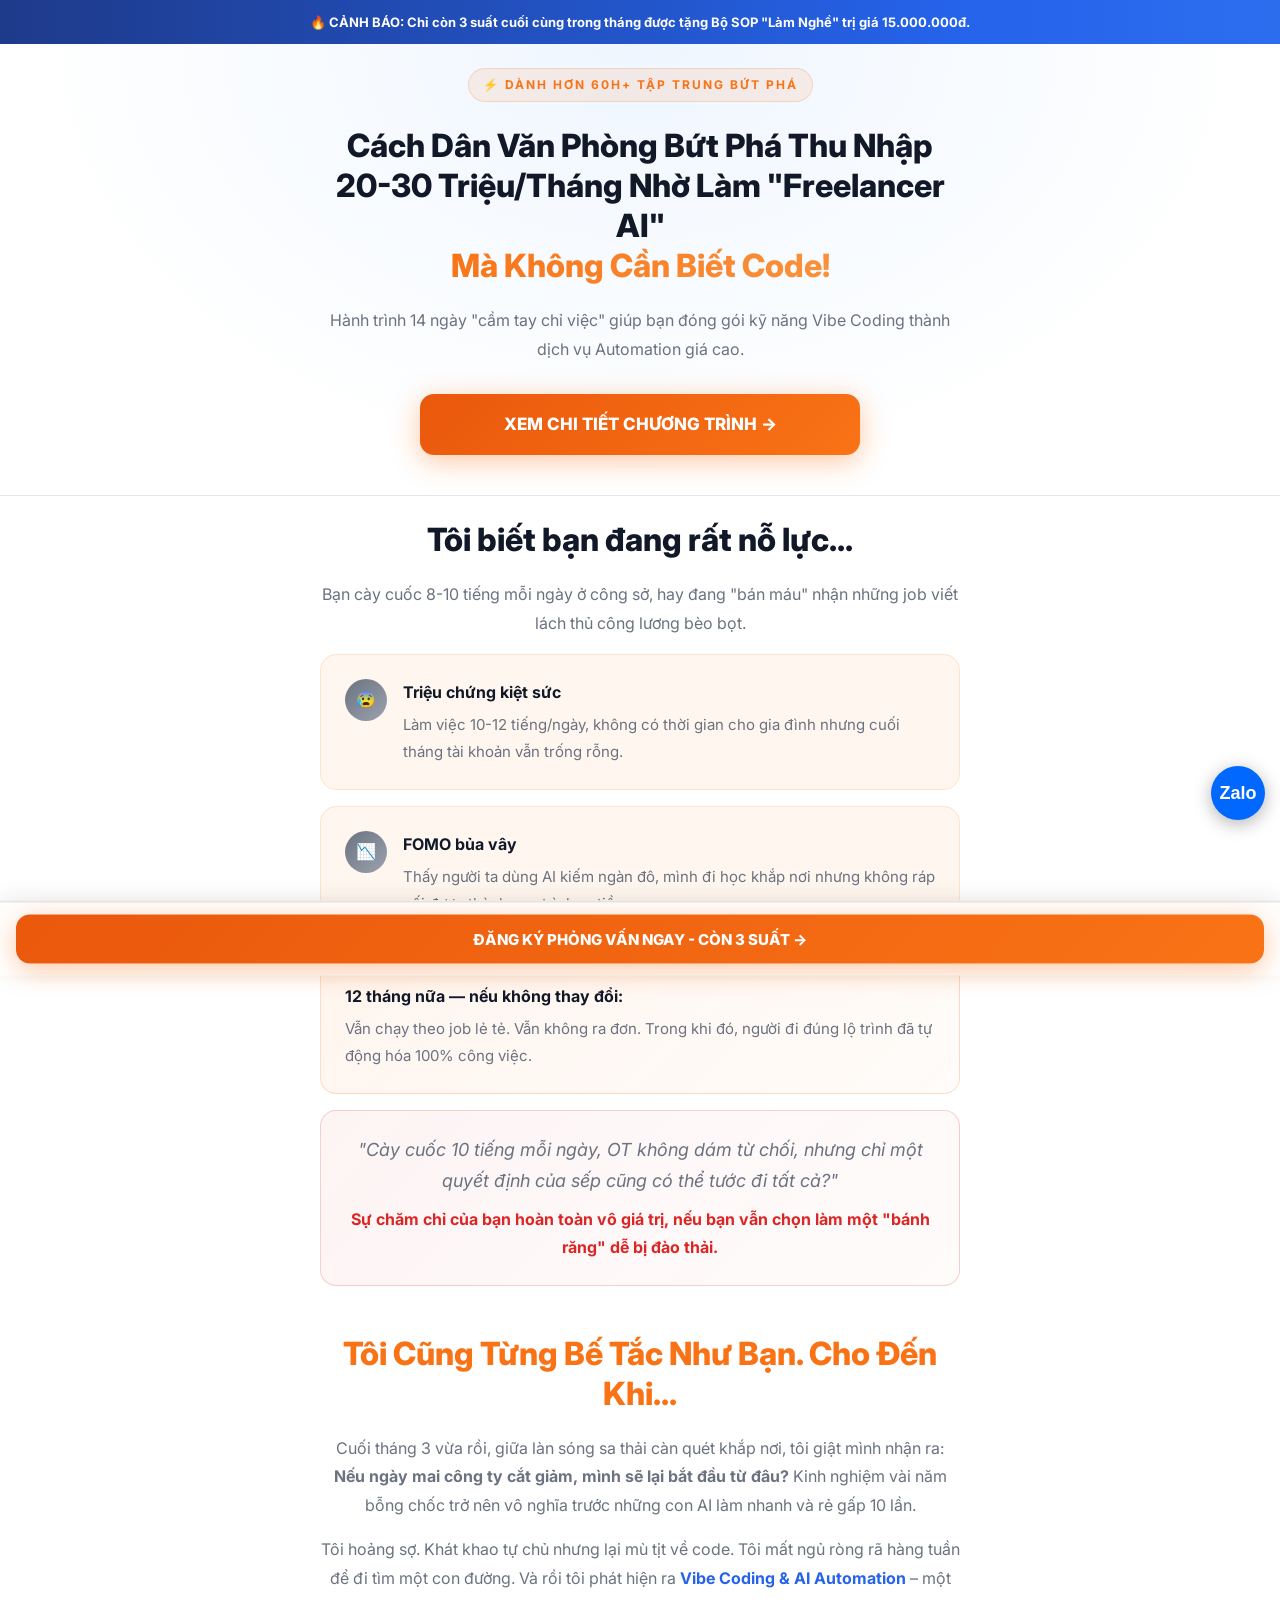
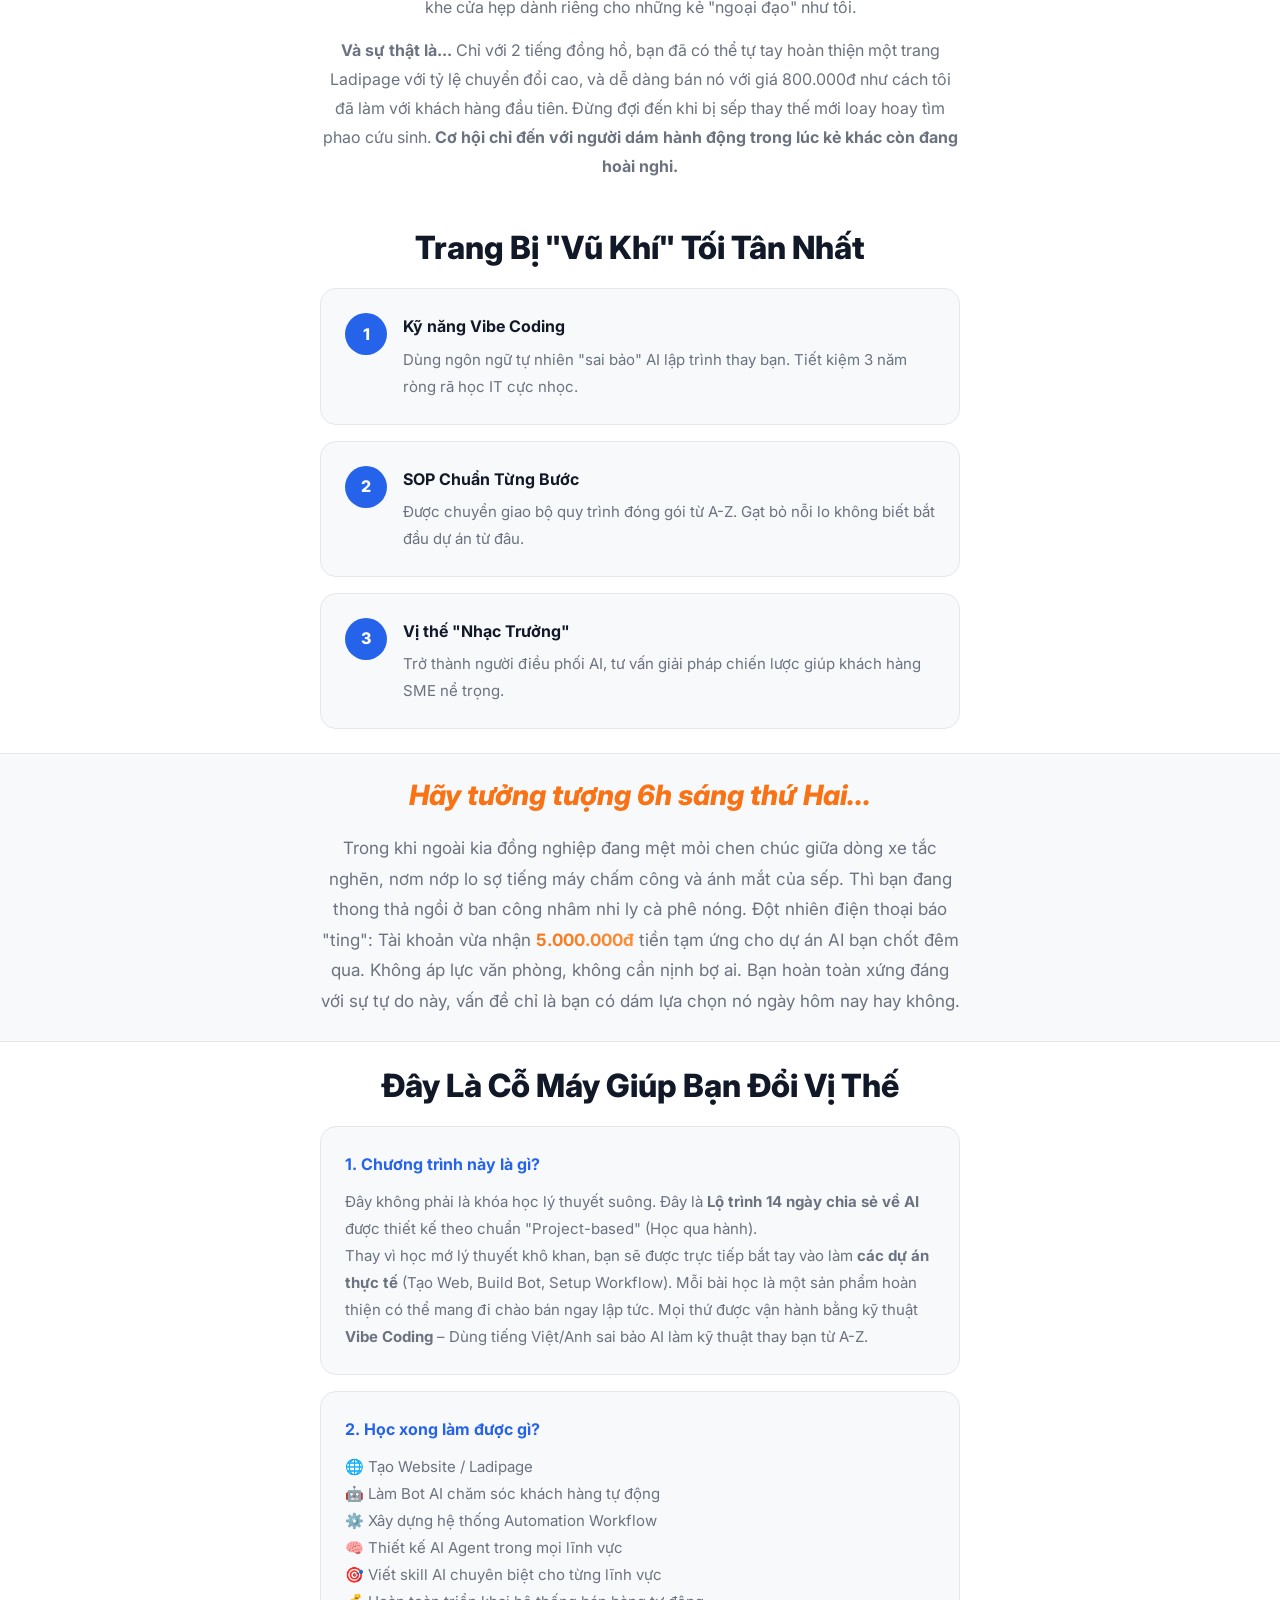
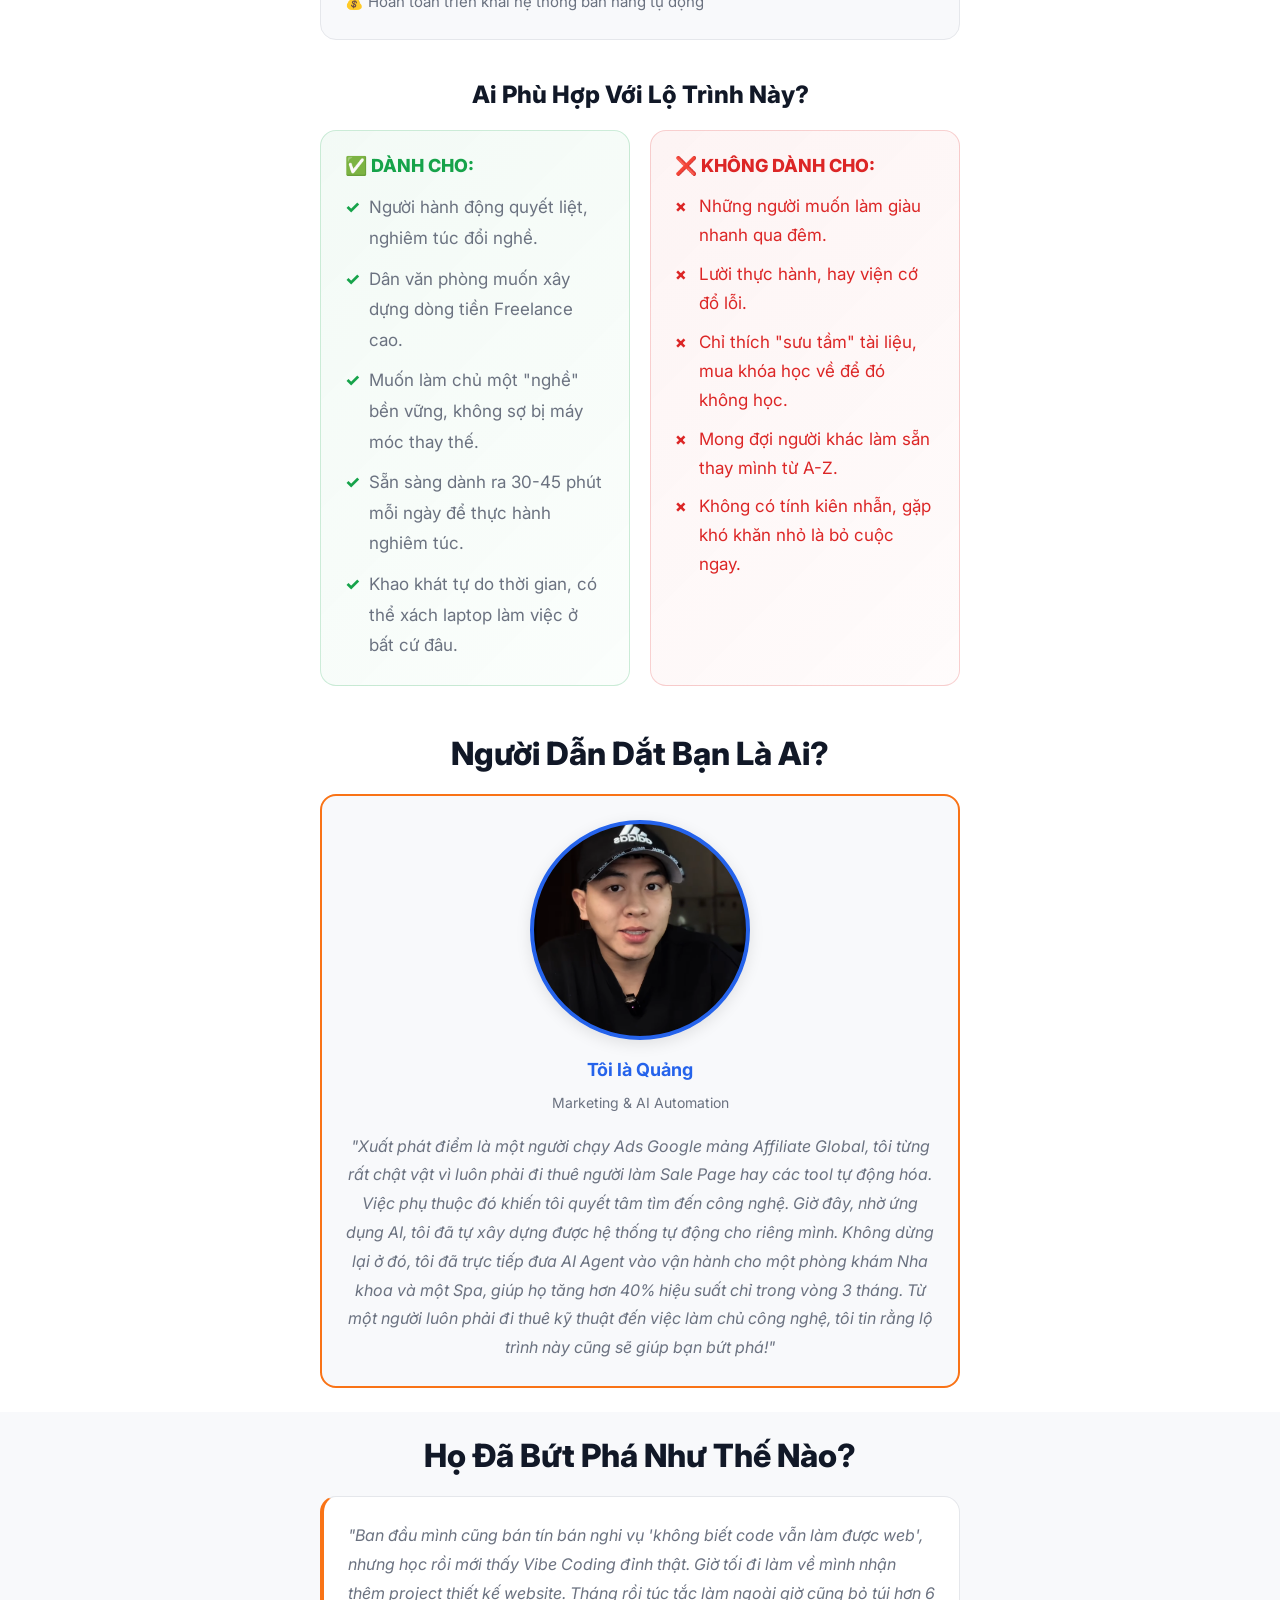
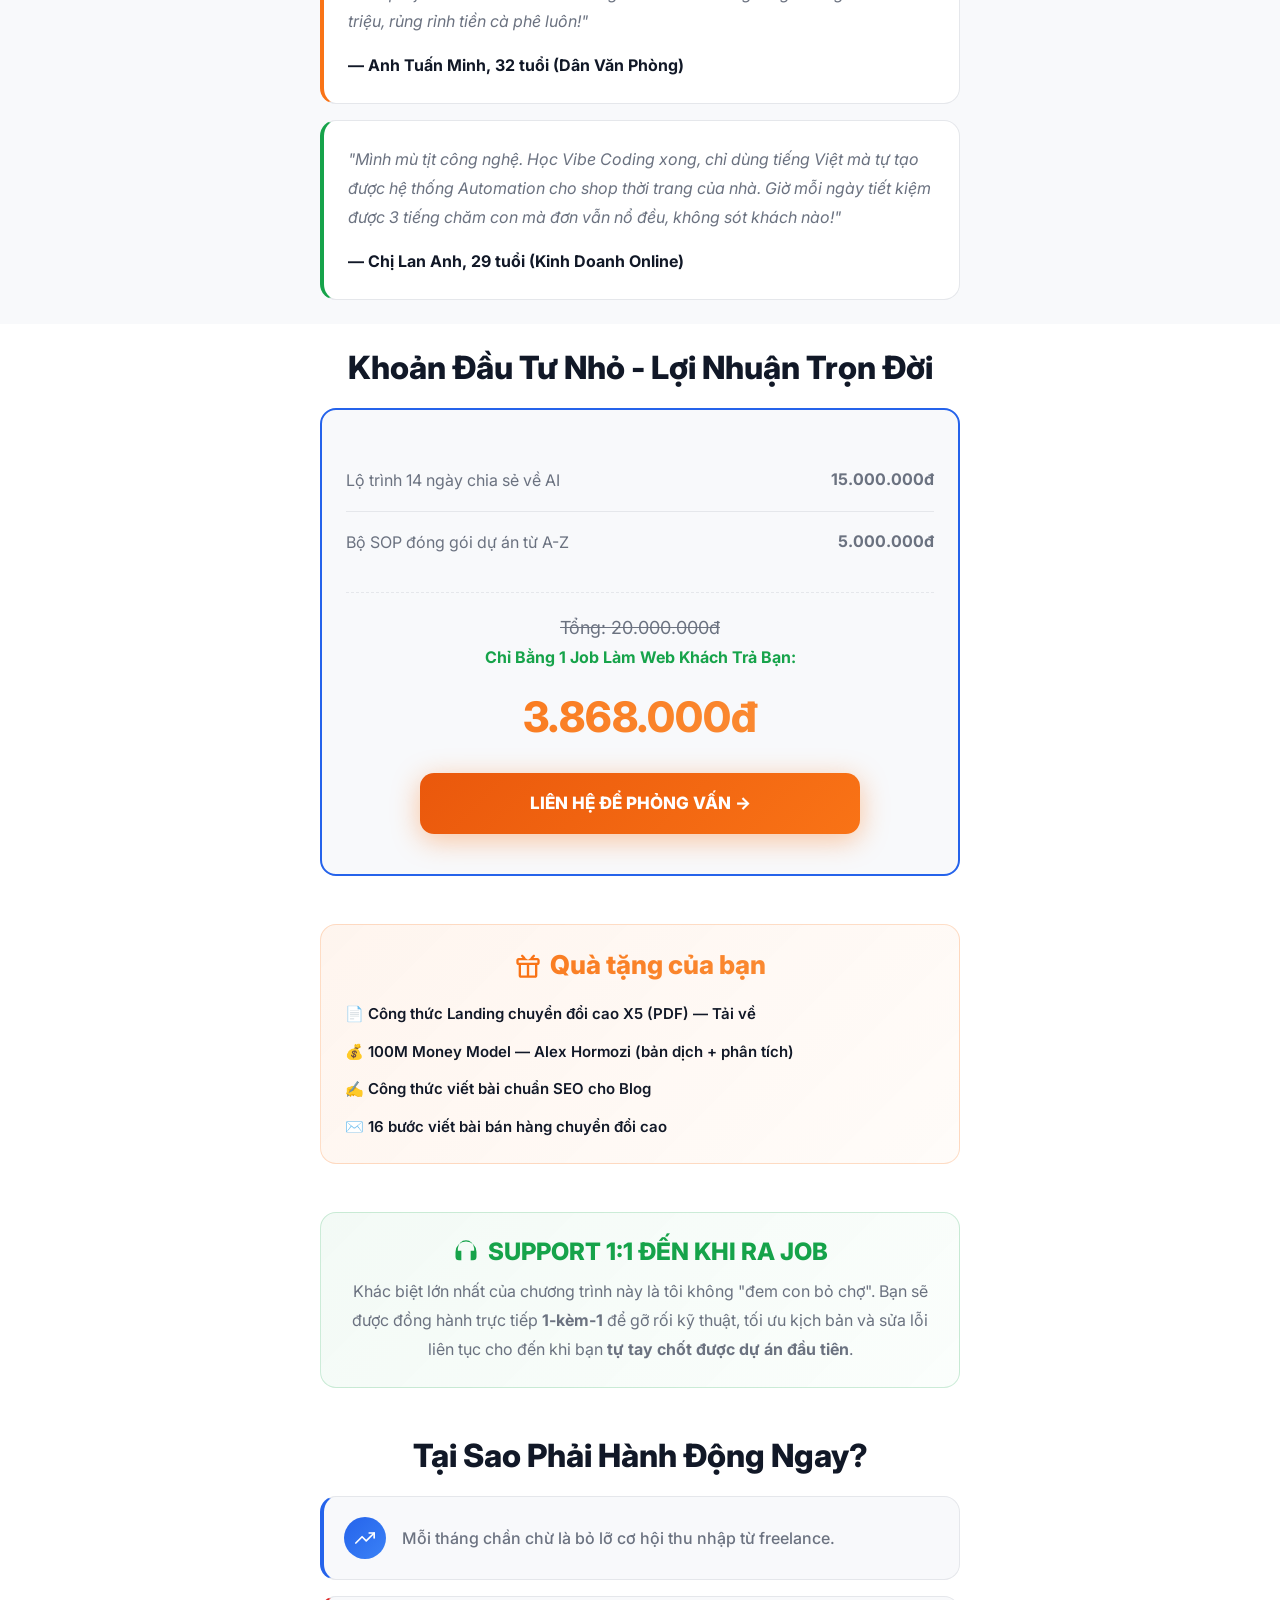
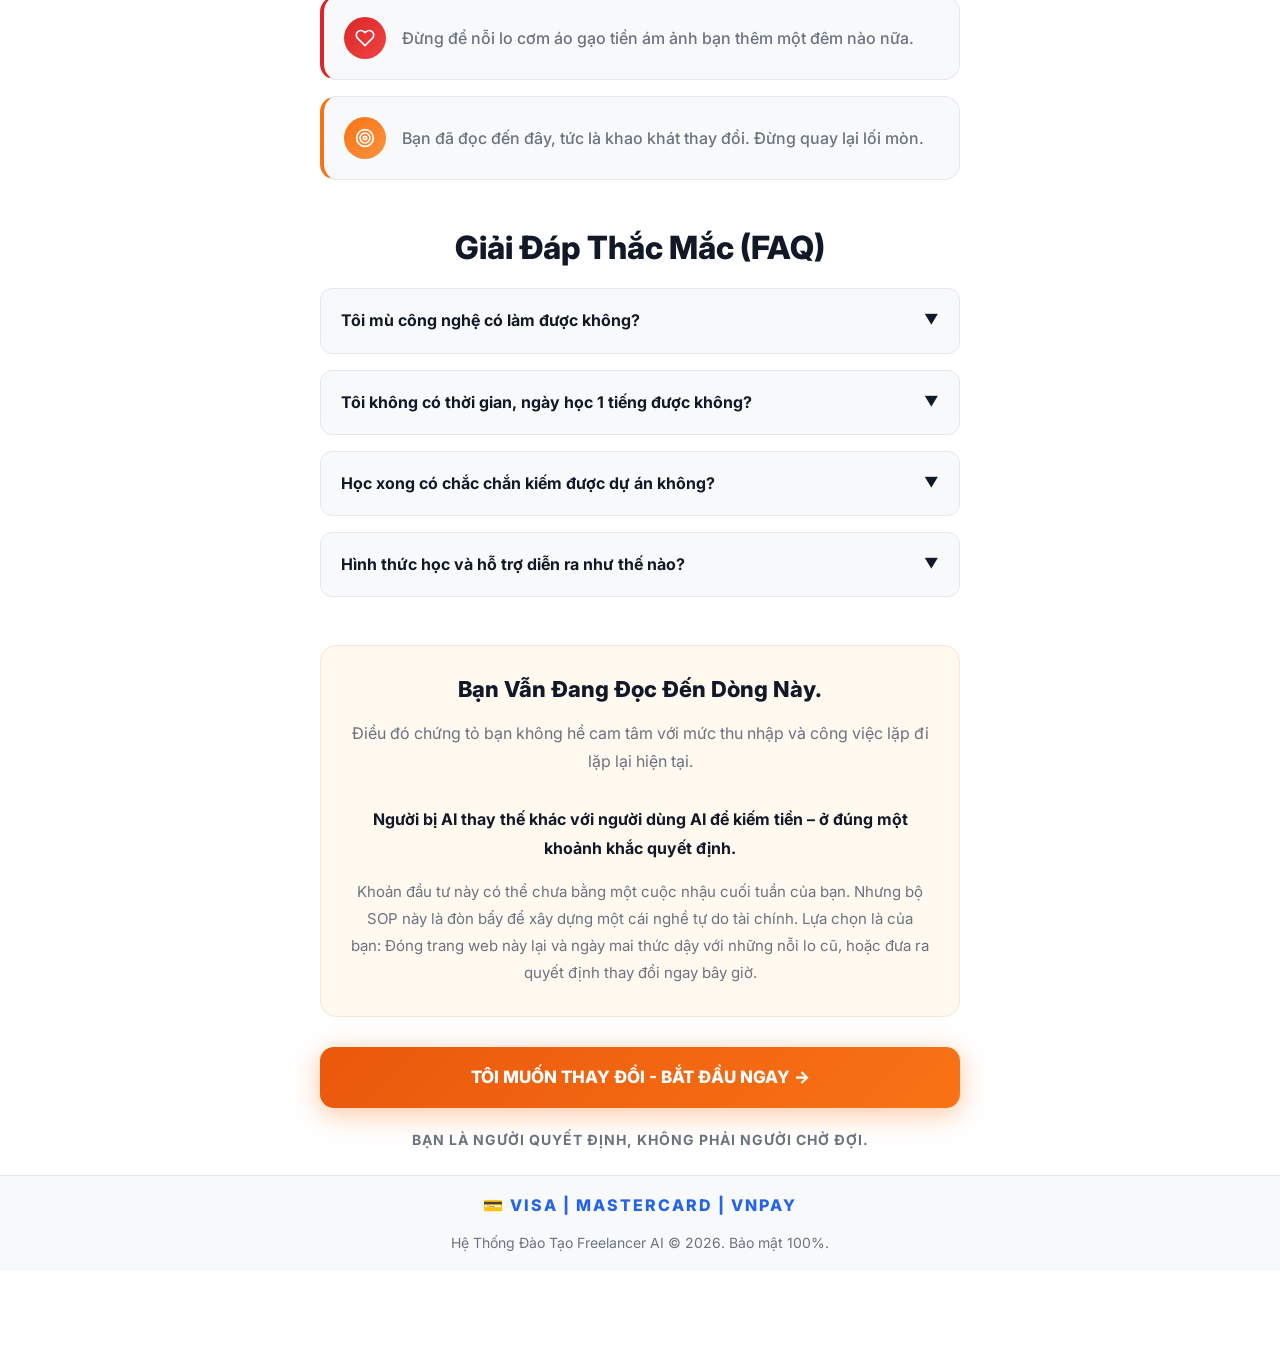
==== commit cb34b07d: "Update Zalo logo" ====
--- a/index.html
+++ b/index.html
@@ -361,8 +361,7 @@
     <!-- Zalo Float -->
     <a href="https://zalo.me/0702286928" target="_blank" class="sf-wrap" style="text-decoration:none;">
         <div class="sf-row">
-            <div class="sf-noti zl-noti">Chat Zalo Nhận Tư Vấn</div>
-            <div class="sf-btn sf-zl"><svg width="24" height="24" viewBox="0 0 24 24" fill="white"><path d="M21 11.5a8.38 8.38 0 0 1-.9 3.8 8.5 8.5 0 0 1-7.6 4.7 8.38 8.38 0 0 1-3.8-.9L3 21l1.9-5.7a8.38 8.38 0 0 1-.9-3.8 8.5 8.5 0 0 1 4.7-7.6 8.38 8.38 0 0 1 3.8-.9 8.5 8.5 0 0 1 8.5 8.5z"/></svg></div>
+            <div class="sf-btn sf-zl"><span style="font-weight: 900; font-size: 18px; font-family: Arial, sans-serif; color: white;">Zalo</span></div>
         </div>
     </a>
 
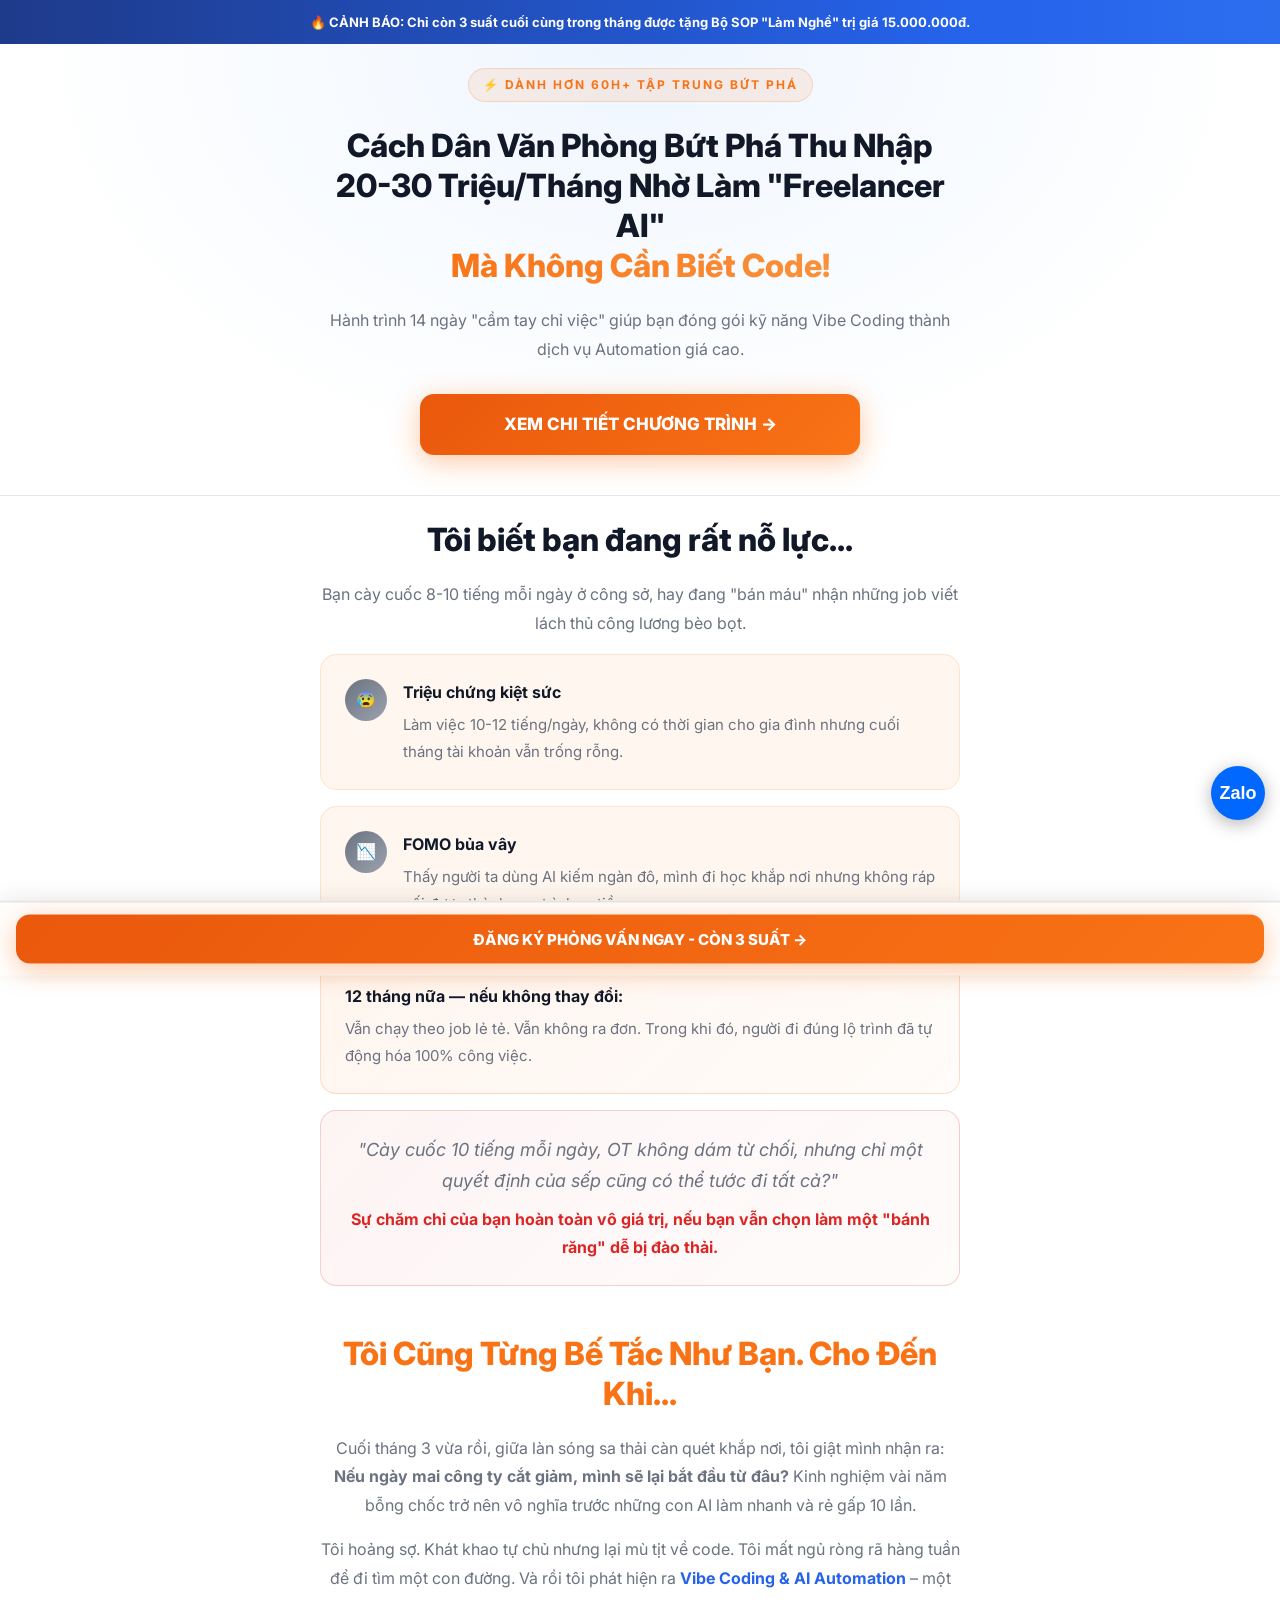
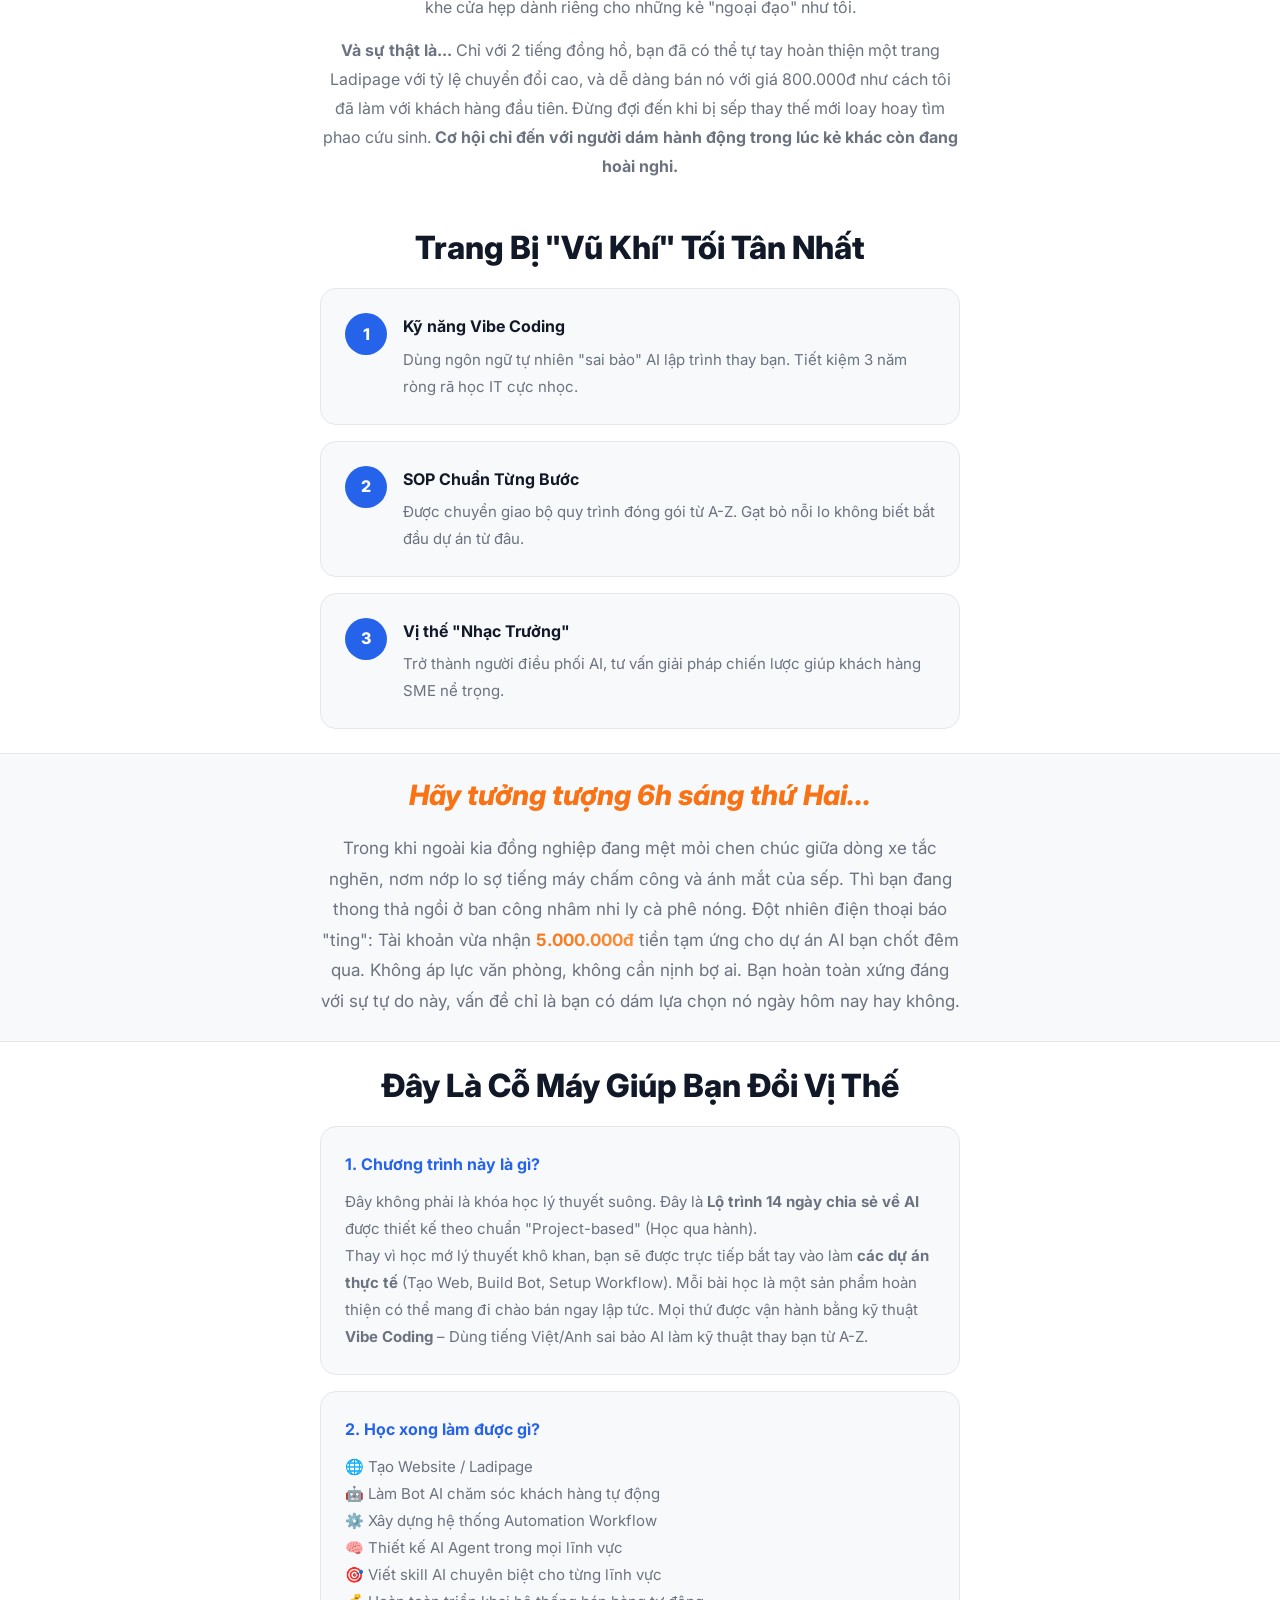
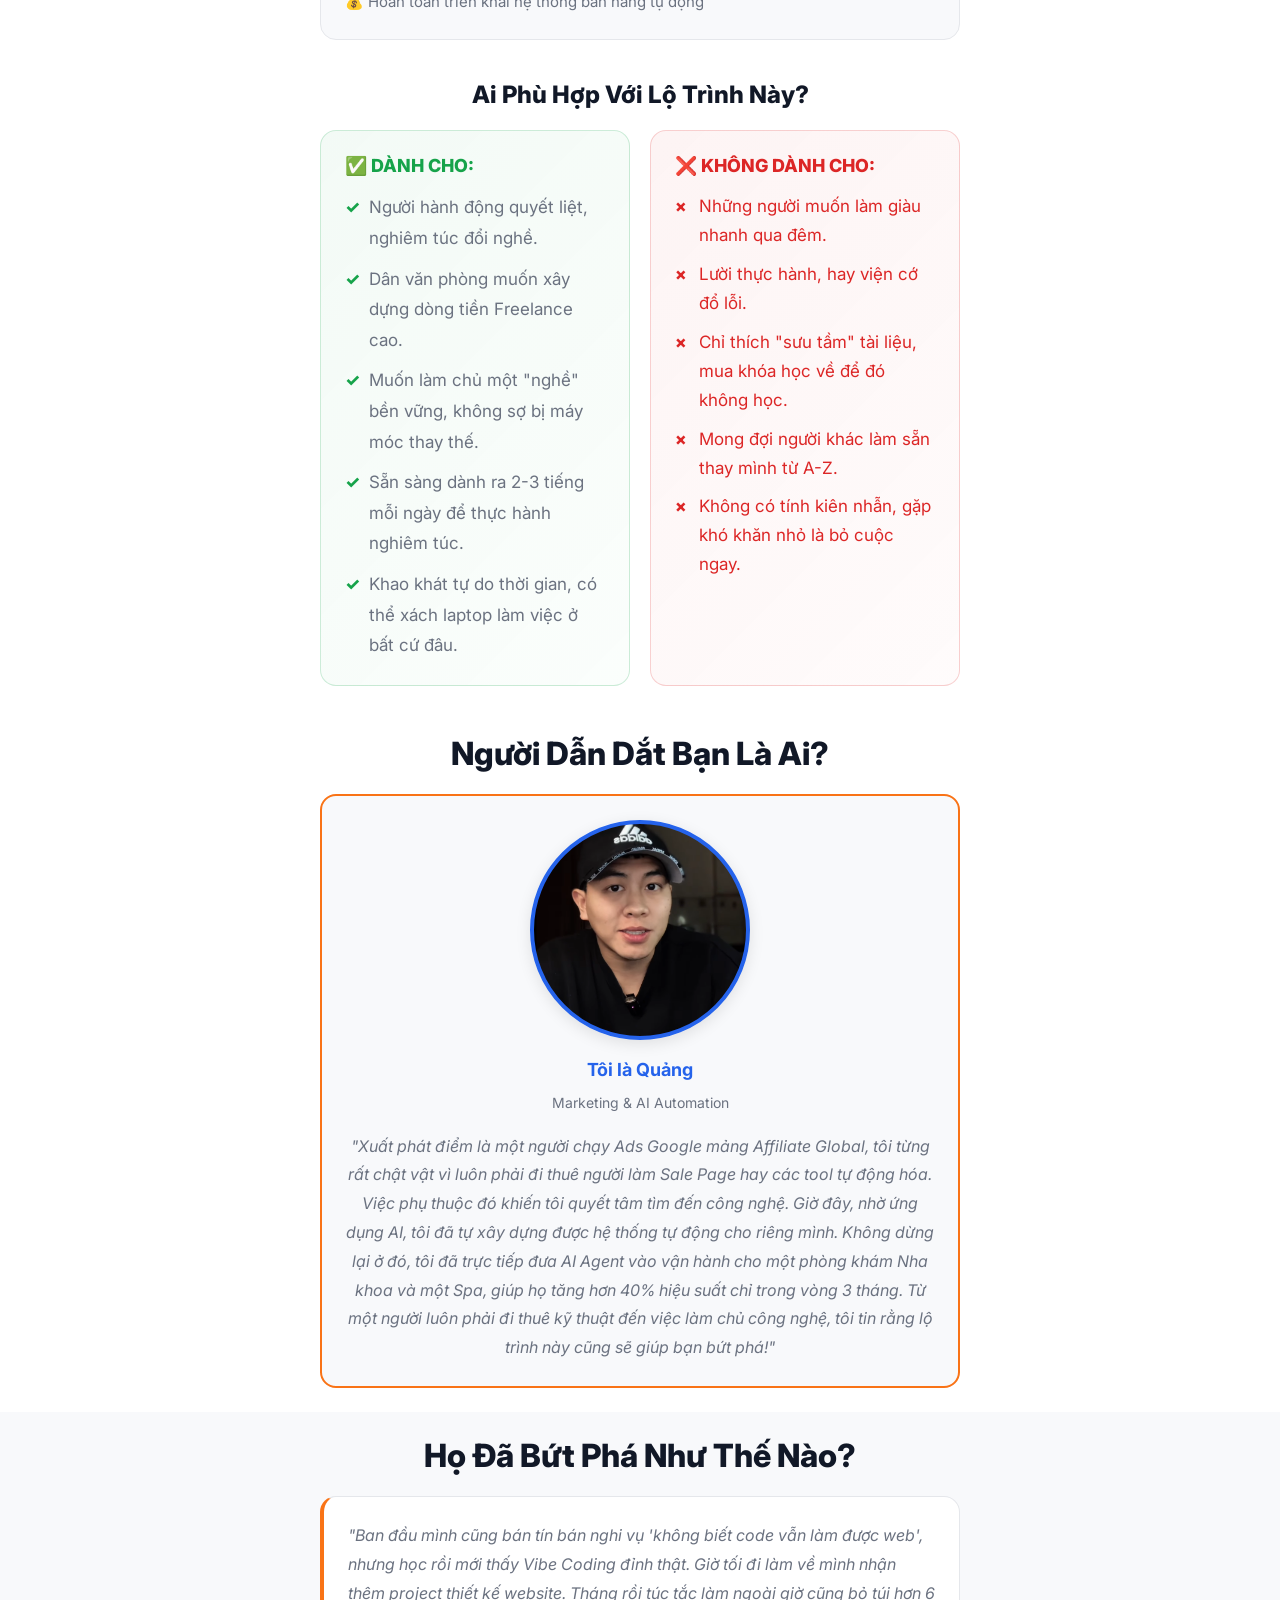
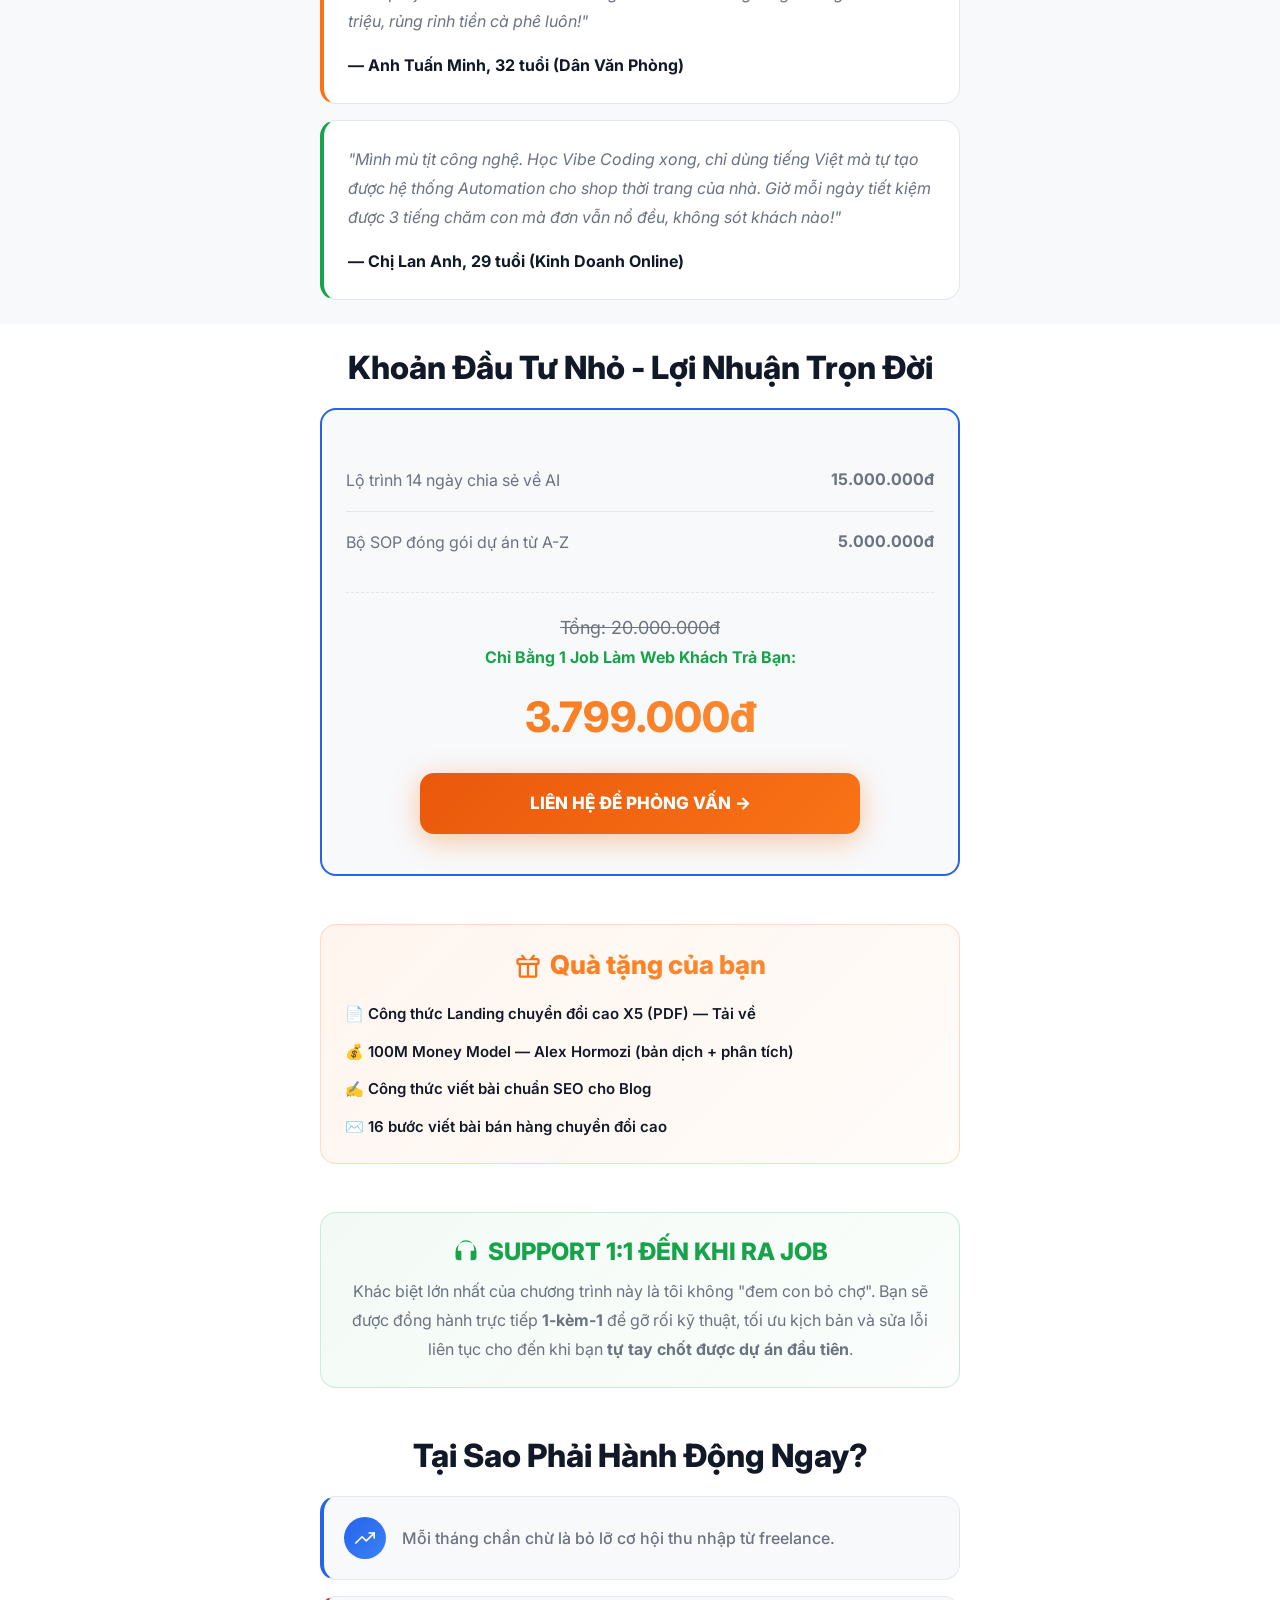
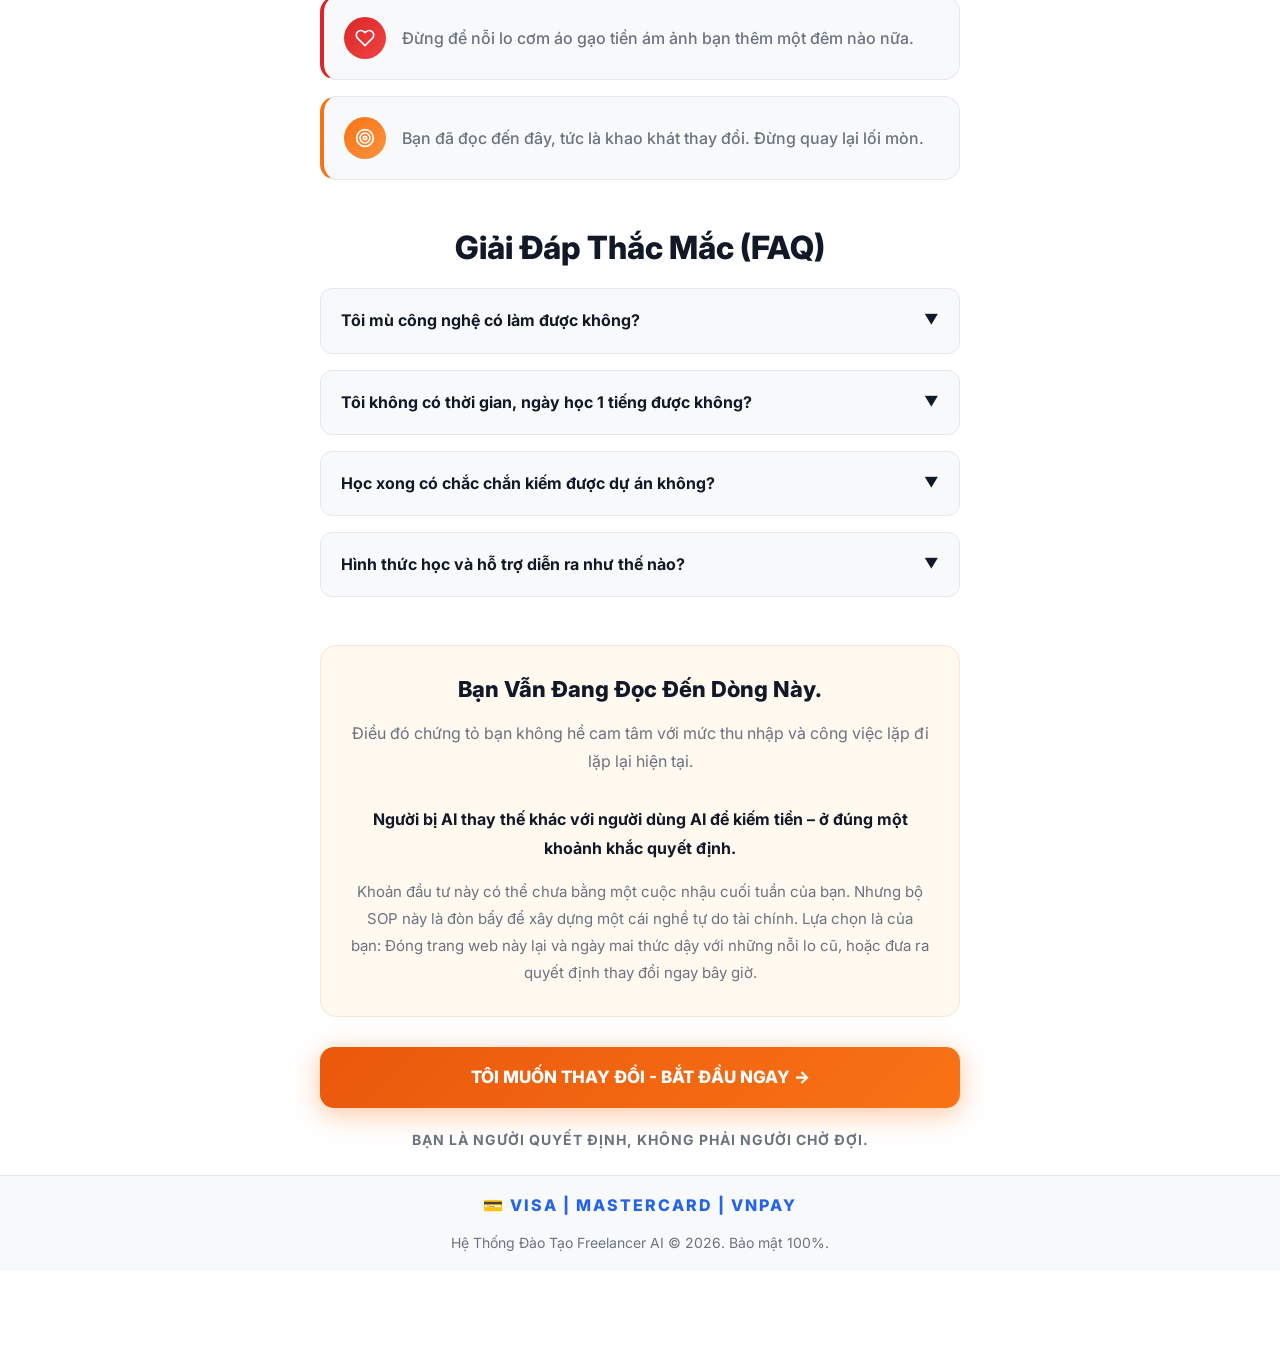
==== commit d098c9b8: "Update time commitment and price" ====
--- a/index.html
+++ b/index.html
@@ -157,7 +157,7 @@
                         <li class="body-text" style="margin-bottom:10px; font-size:17px;">Người hành động quyết liệt, nghiêm túc đổi nghề.</li>
                         <li class="body-text" style="margin-bottom:10px; font-size:17px;">Dân văn phòng muốn xây dựng dòng tiền Freelance cao.</li>
                         <li class="body-text" style="margin-bottom:10px; font-size:17px;">Muốn làm chủ một "nghề" bền vững, không sợ bị máy móc thay thế.</li>
-                        <li class="body-text" style="margin-bottom:10px; font-size:17px;">Sẵn sàng dành ra 30-45 phút mỗi ngày để thực hành nghiêm túc.</li>
+                        <li class="body-text" style="margin-bottom:10px; font-size:17px;">Sẵn sàng dành ra 2-3 tiếng mỗi ngày để thực hành nghiêm túc.</li>
                         <li class="body-text" style="margin-bottom:0; font-size:17px;">Khao khát tự do thời gian, có thể xách laptop làm việc ở bất cứ đâu.</li>
                     </ul>
                 </div>
@@ -226,7 +226,7 @@
                 <div class="text-center">
                     <p style="text-decoration:line-through; color:var(--dim); font-size:18px;">Tổng: 20.000.000đ</p>
                     <p style="color:var(--green); font-weight:700; font-size:16px;">Chỉ Bằng 1 Job Làm Web Khách Trả Bạn:</p>
-                    <div class="gold" style="font-size:42px; font-weight:800; margin:10px 0 20px;">3.868.000đ</div>
+                    <div class="gold" style="font-size:42px; font-weight:800; margin:10px 0 20px;">3.799.000đ</div>
                     <a href="https://zalo.me/0702286928" target="_blank" class="btn btn-p">Liên Hệ Để Phỏng Vấn &rarr;</a>
                 </div>
             </div>
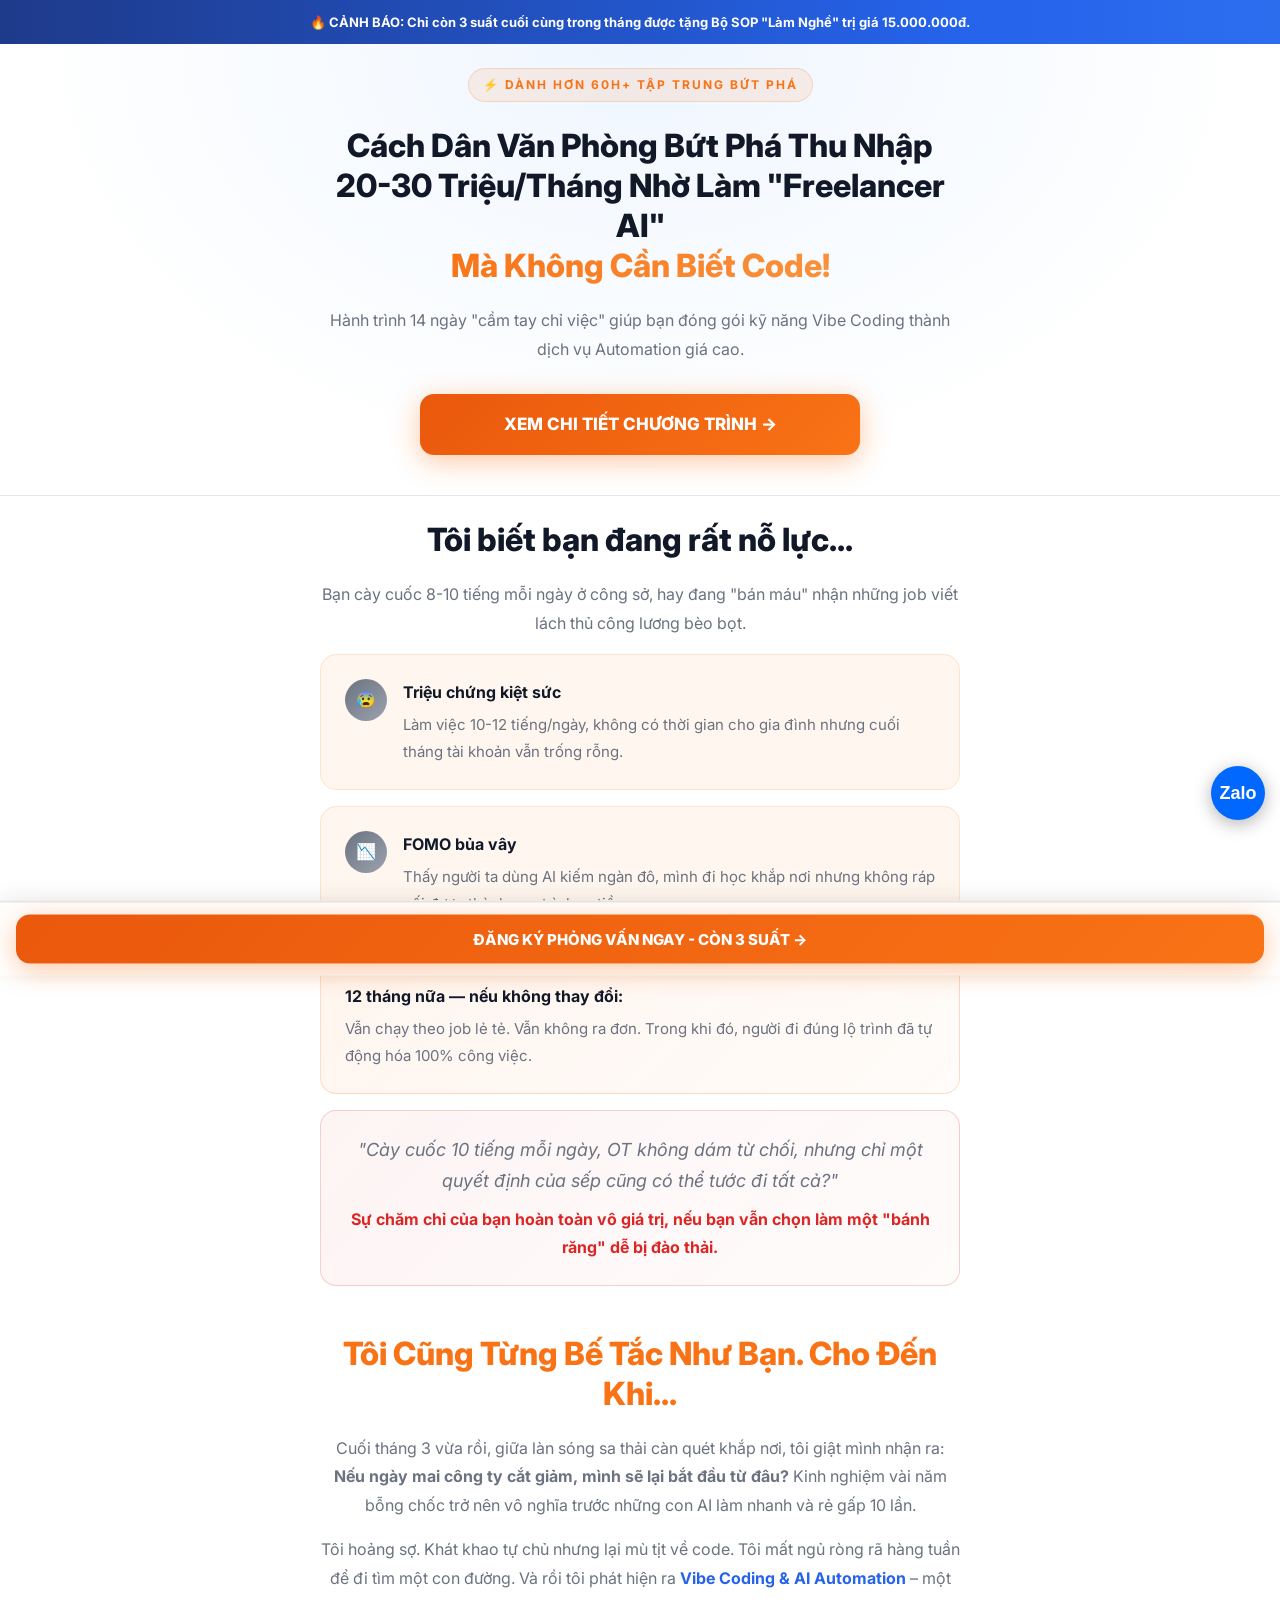
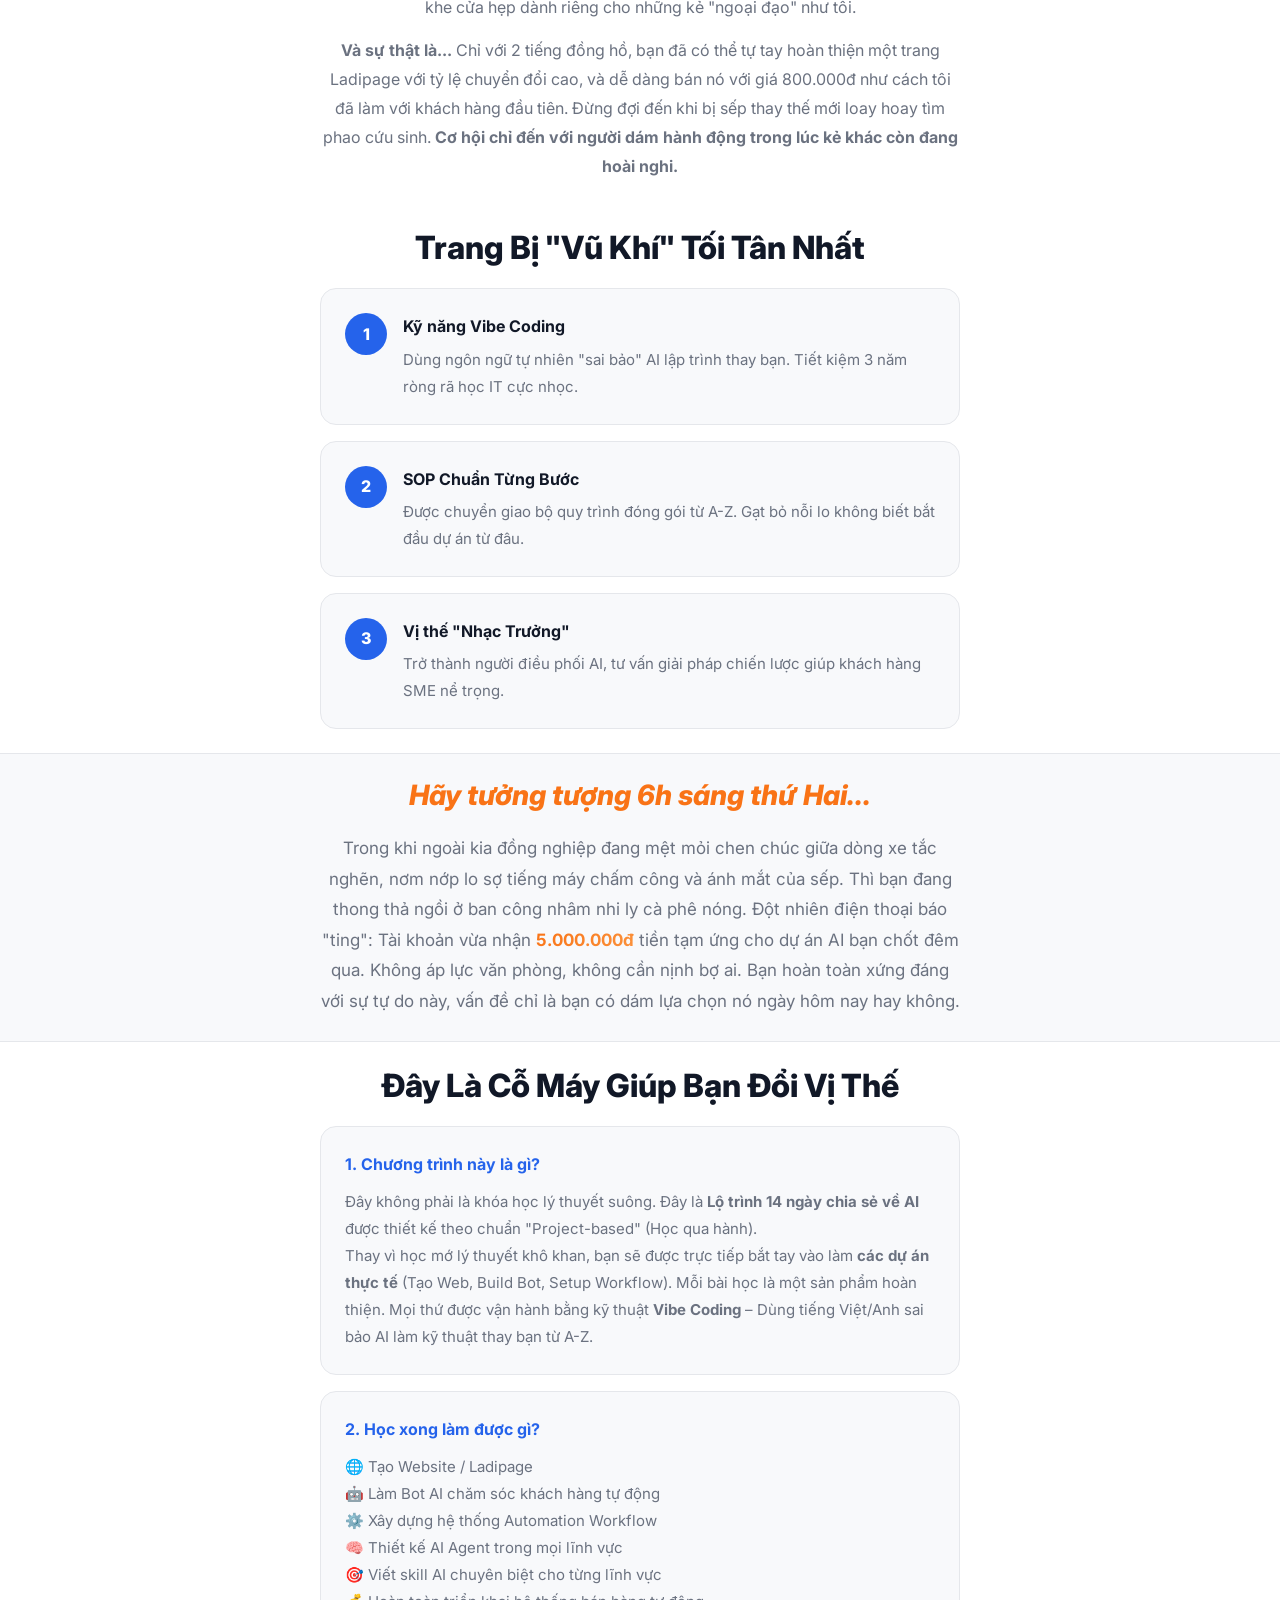
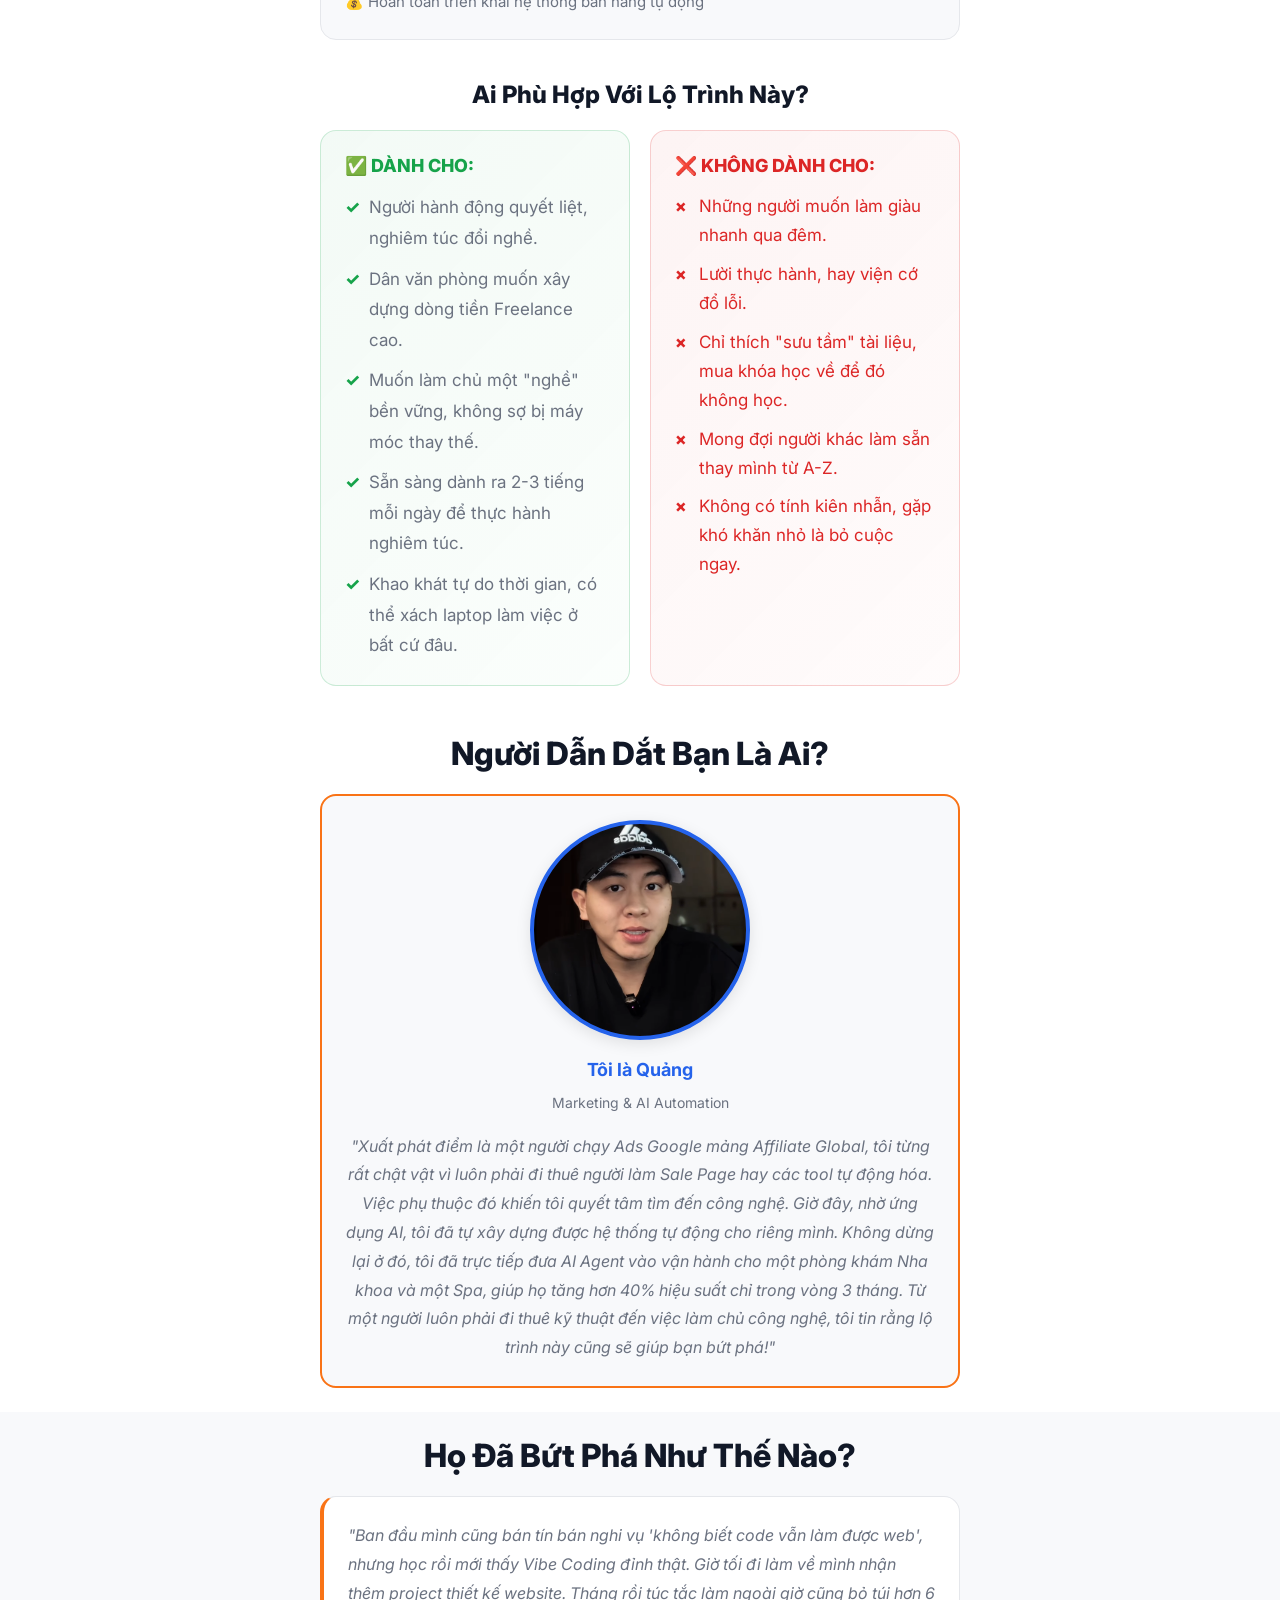
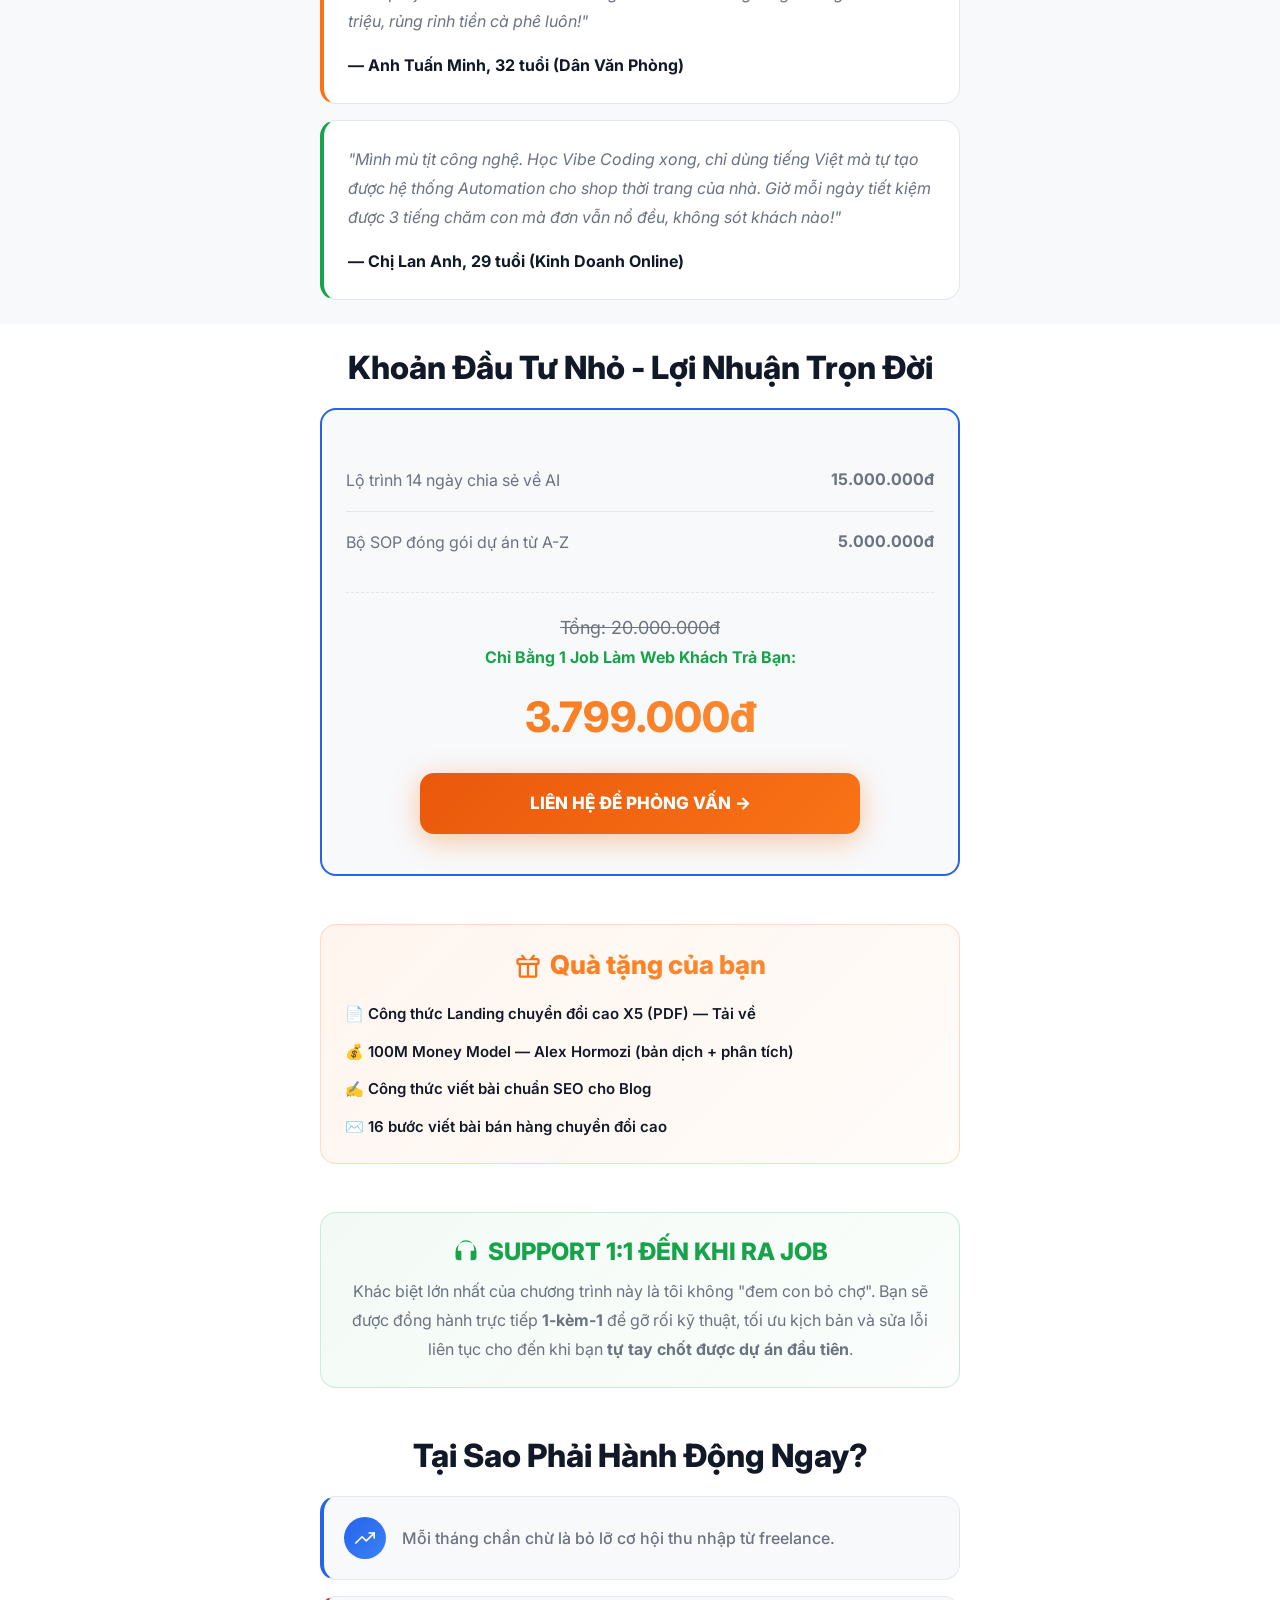
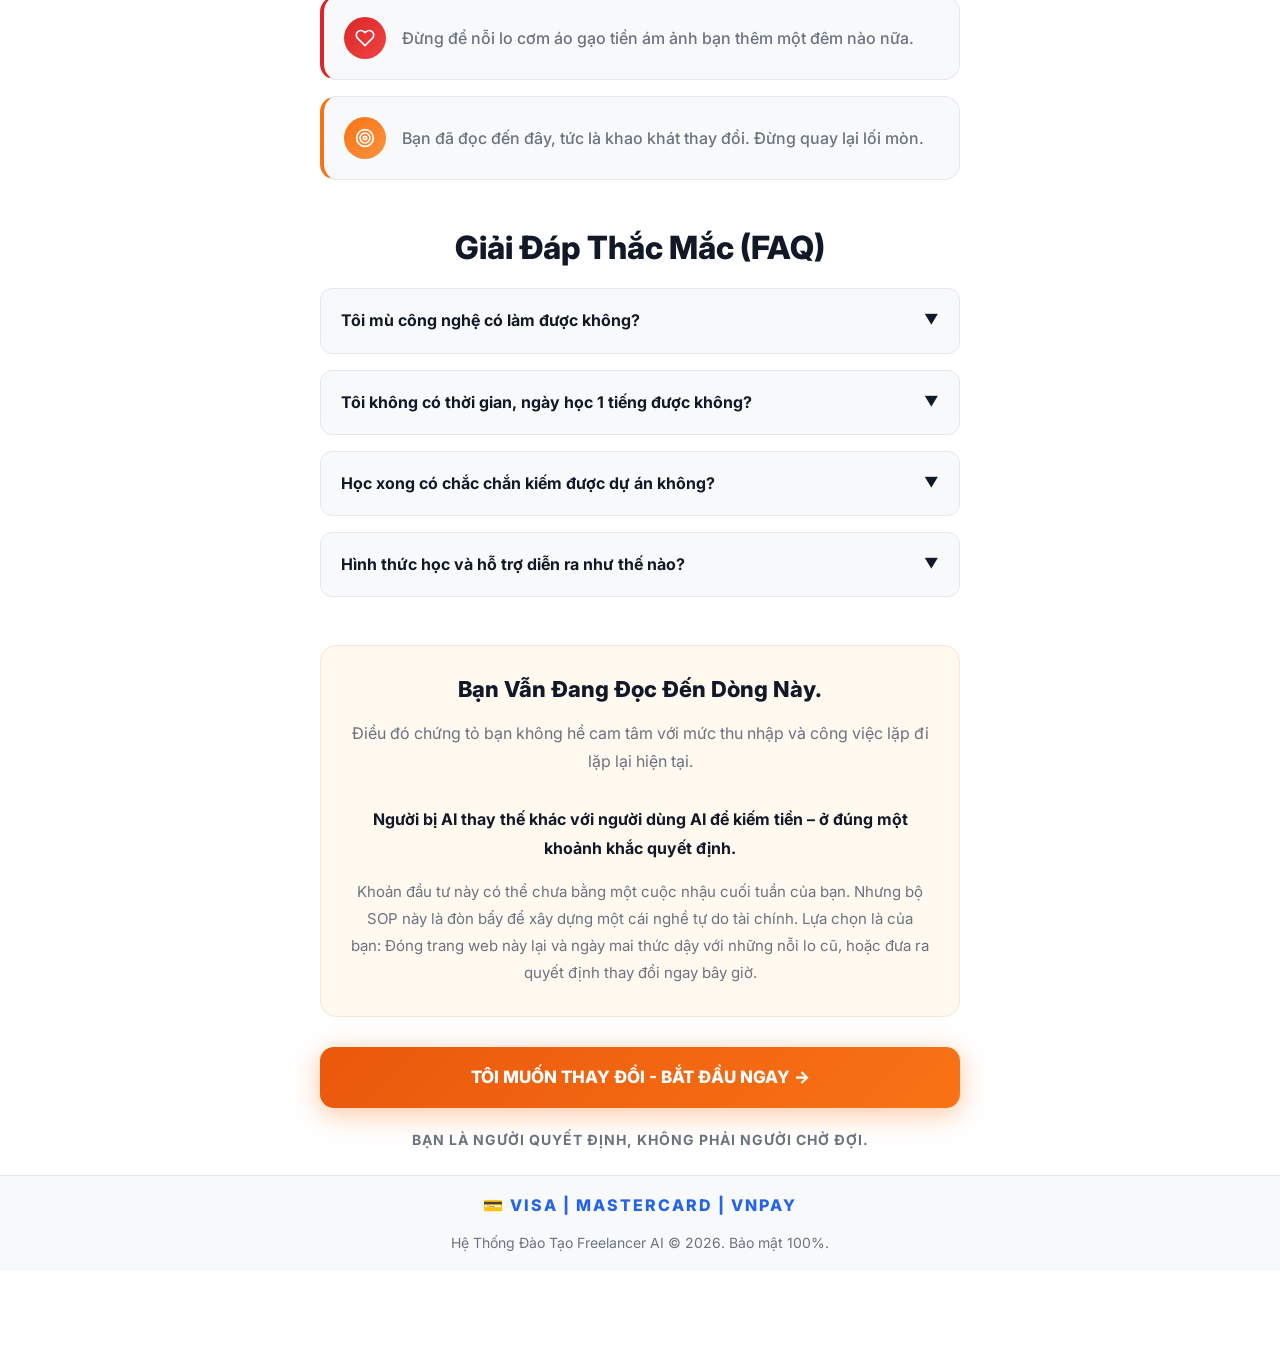
==== commit c9f7bfdb: "Remove deleted text" ====
--- a/index.html
+++ b/index.html
@@ -130,7 +130,7 @@
                         <strong style="color:var(--blue);">1. Chương trình này là gì?</strong>
                         <div class="body-text" style="margin-bottom:0; margin-top:10px; font-size:15px;">
                             <p style="margin-bottom:0;">Đây không phải là khóa học lý thuyết suông. Đây là <strong>Lộ trình 14 ngày chia sẻ về AI</strong> được thiết kế theo chuẩn "Project-based" (Học qua hành).</p>
-                            <p style="margin-bottom:0;">Thay vì học mớ lý thuyết khô khan, bạn sẽ được trực tiếp bắt tay vào làm <strong>các dự án thực tế</strong> (Tạo Web, Build Bot, Setup Workflow). Mỗi bài học là một sản phẩm hoàn thiện có thể mang đi chào bán ngay lập tức. Mọi thứ được vận hành bằng kỹ thuật <strong>Vibe Coding</strong> – Dùng tiếng Việt/Anh sai bảo AI làm kỹ thuật thay bạn từ A-Z.</p>
+                            <p style="margin-bottom:0;">Thay vì học mớ lý thuyết khô khan, bạn sẽ được trực tiếp bắt tay vào làm <strong>các dự án thực tế</strong> (Tạo Web, Build Bot, Setup Workflow). Mỗi bài học là một sản phẩm hoàn thiện. Mọi thứ được vận hành bằng kỹ thuật <strong>Vibe Coding</strong> – Dùng tiếng Việt/Anh sai bảo AI làm kỹ thuật thay bạn từ A-Z.</p>
                         </div>
                     </div>
                 </div>
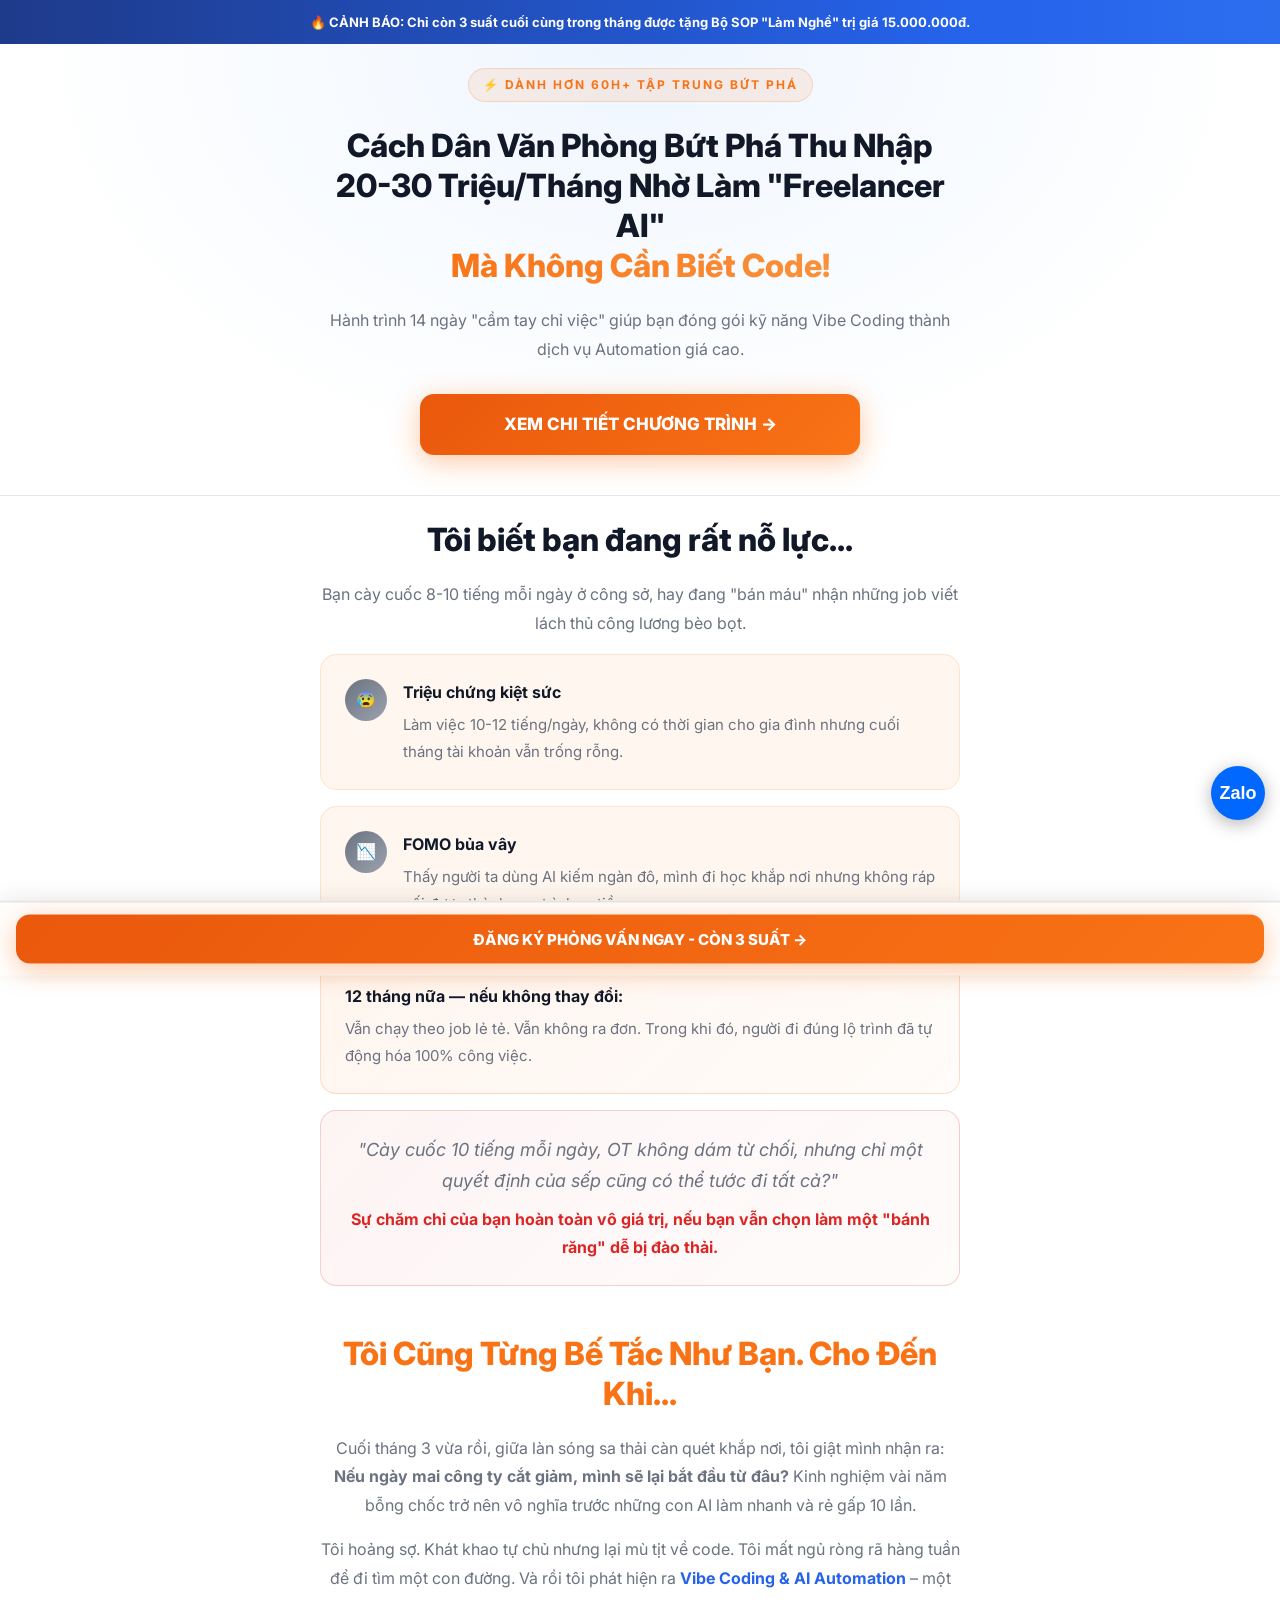
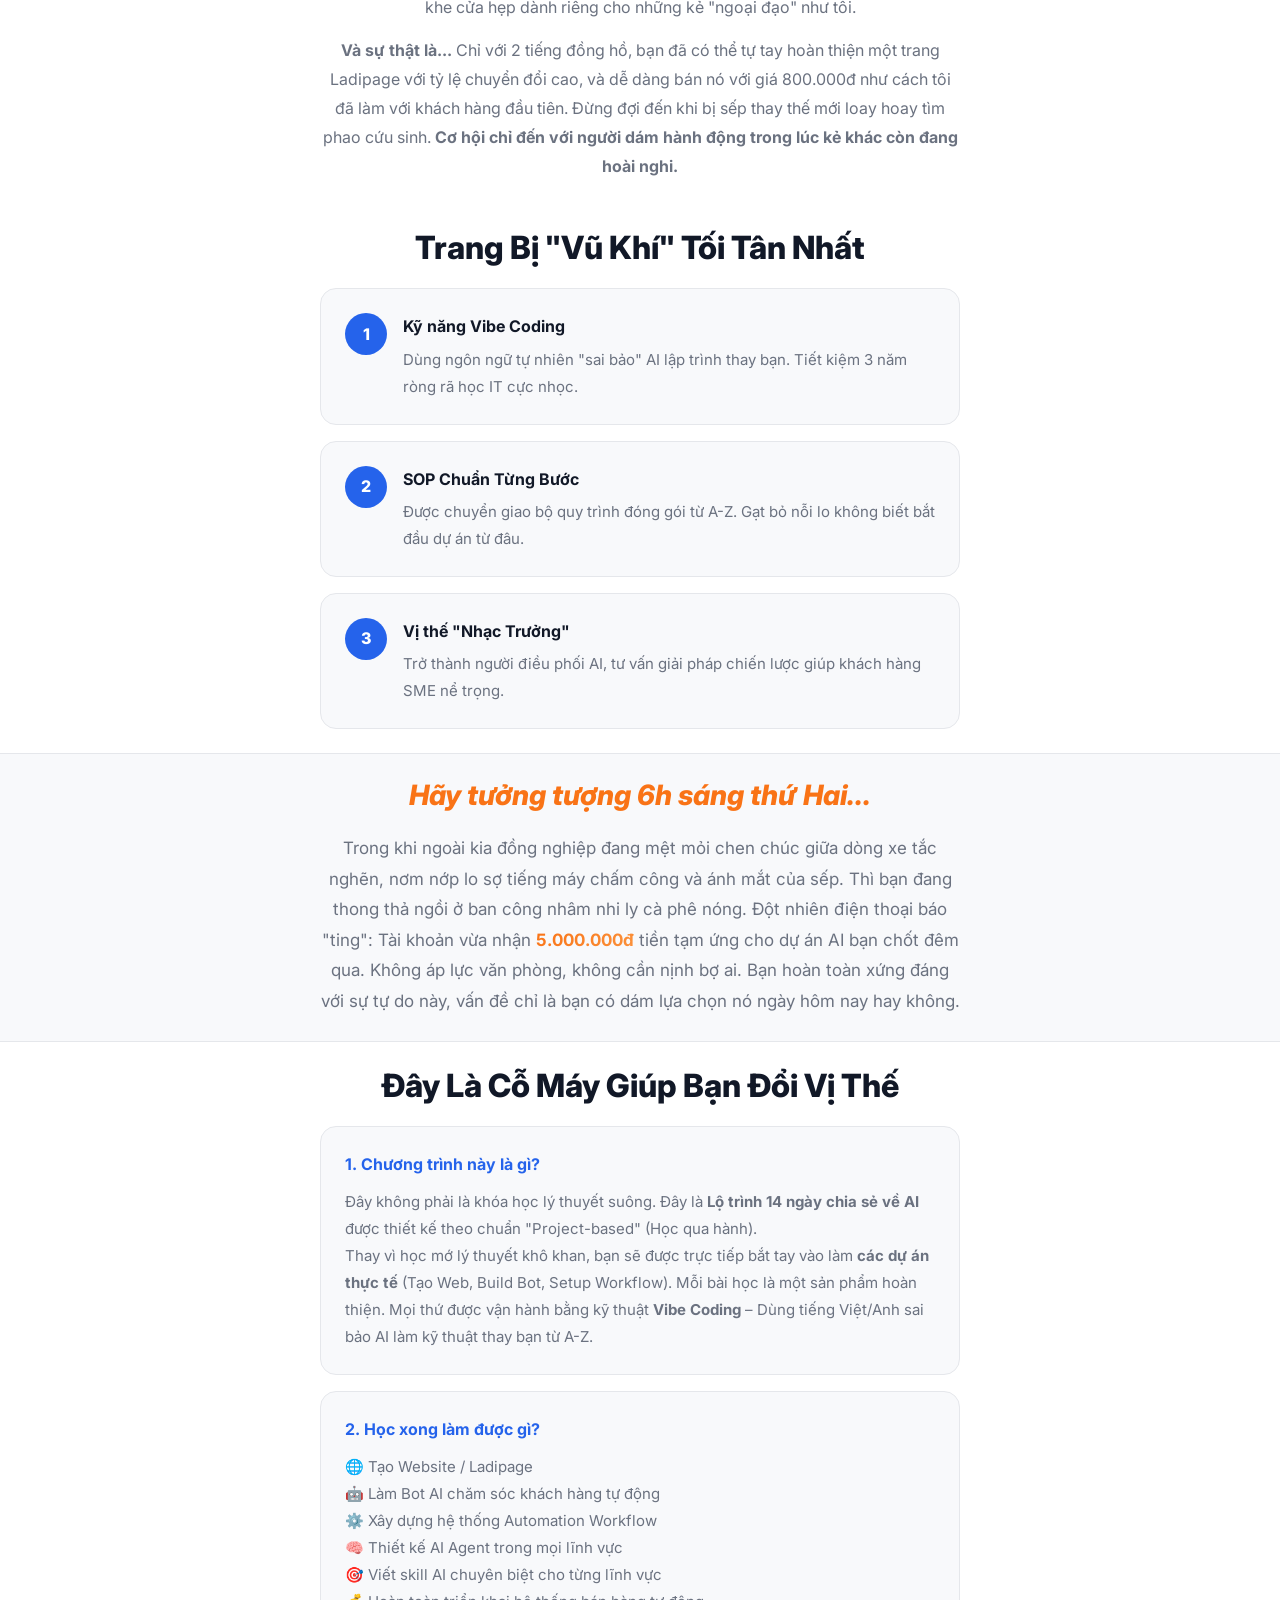
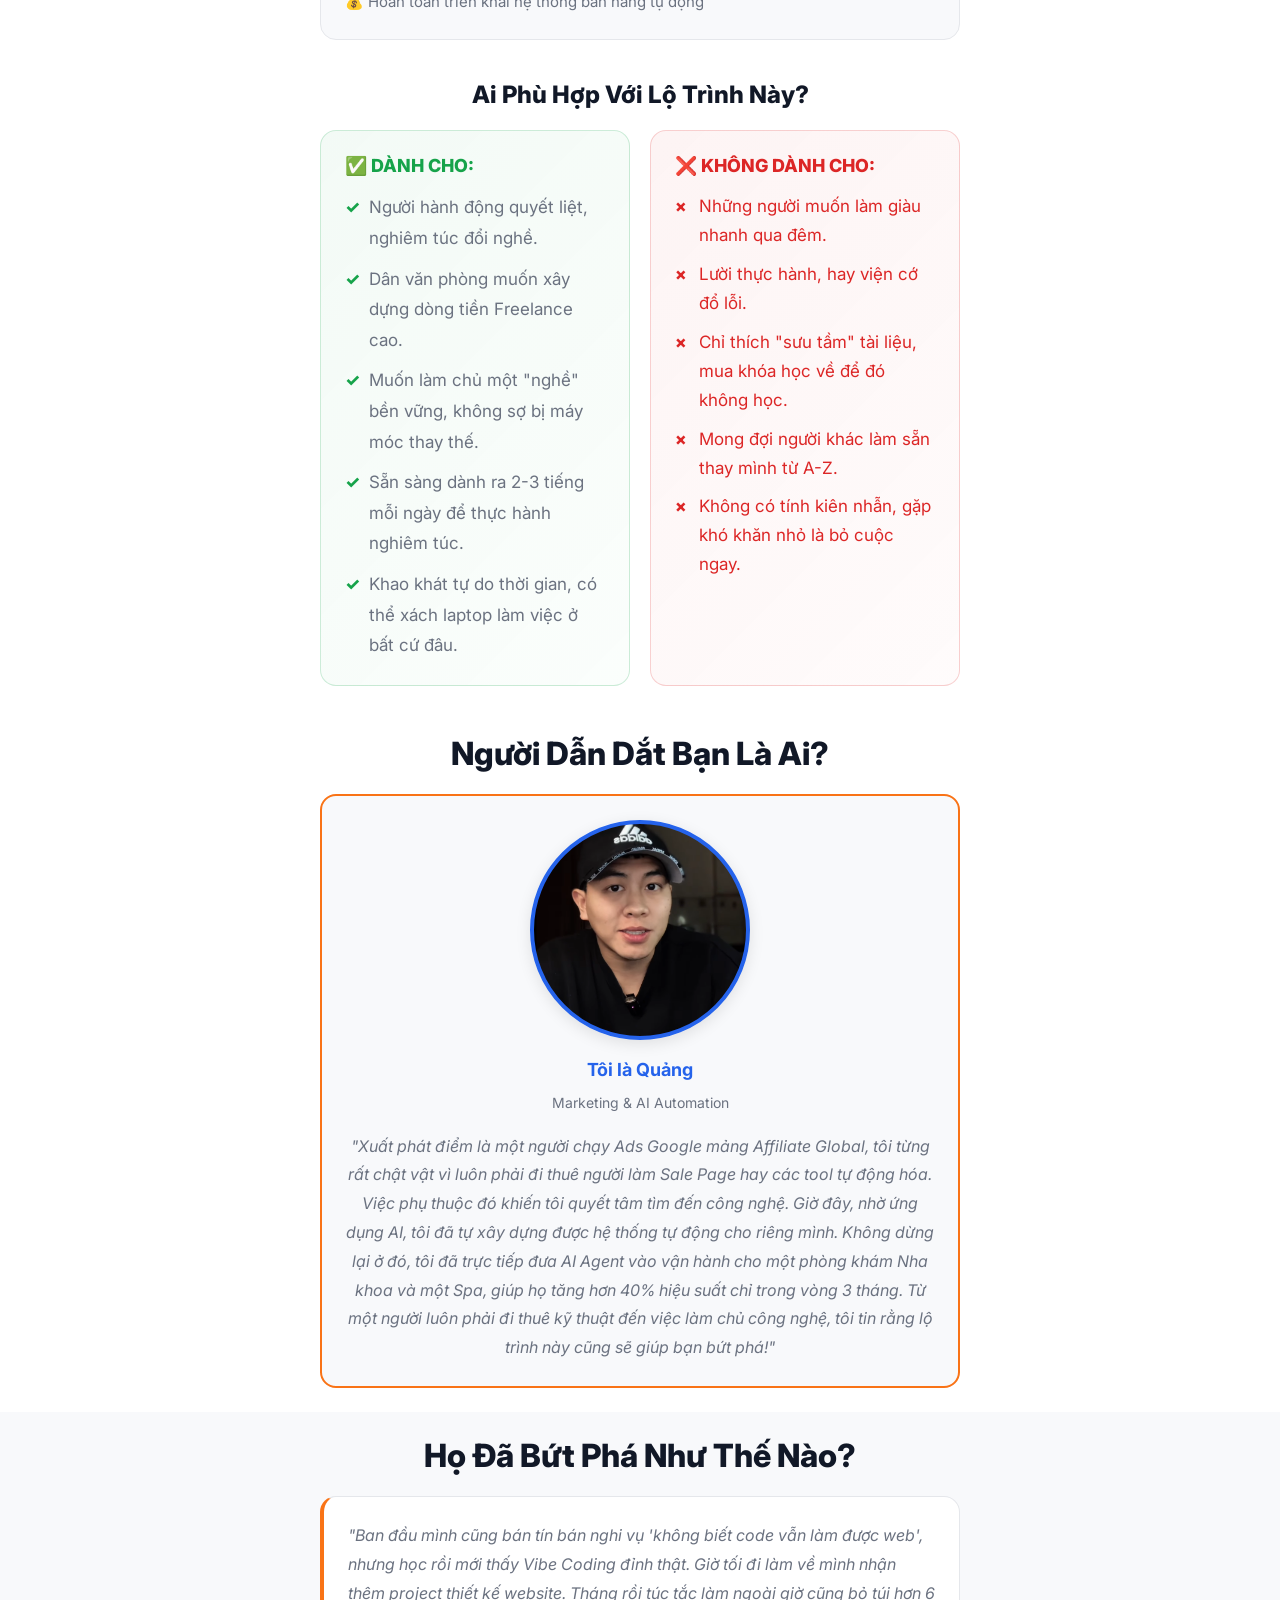
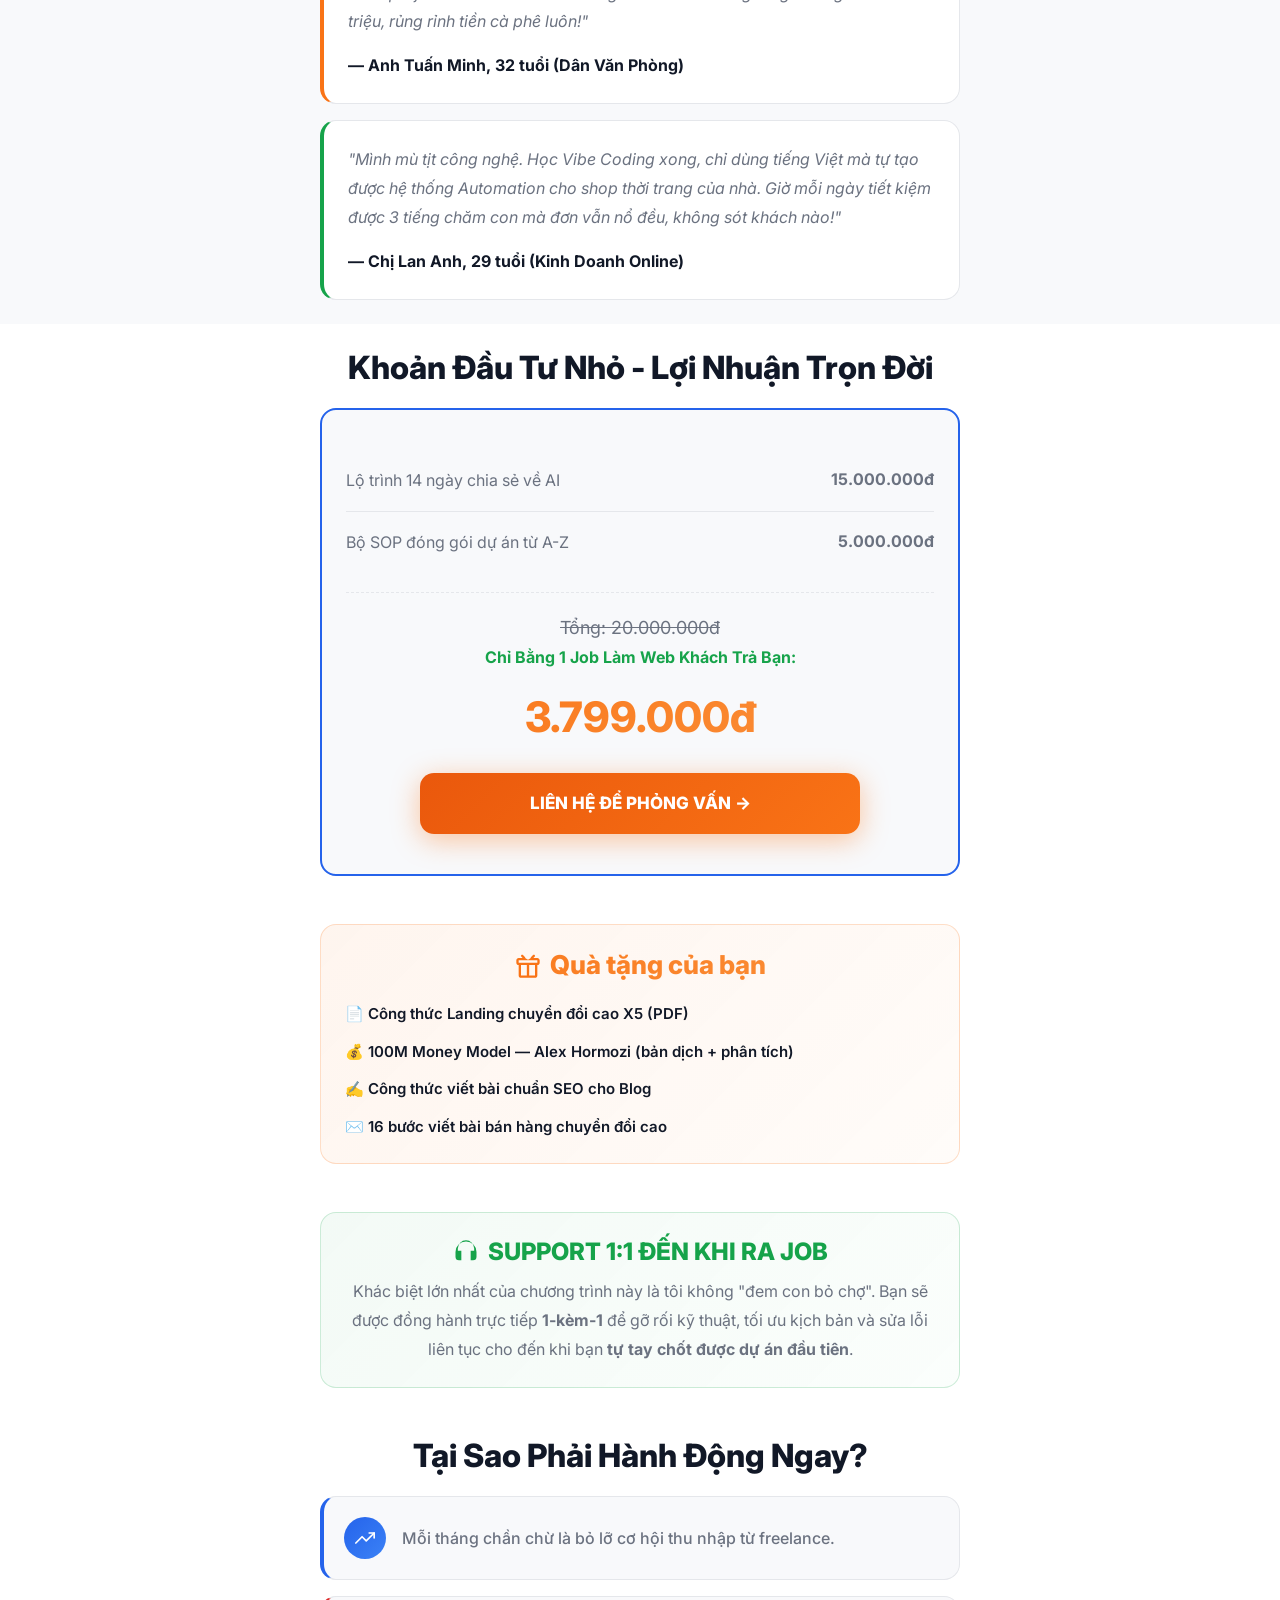
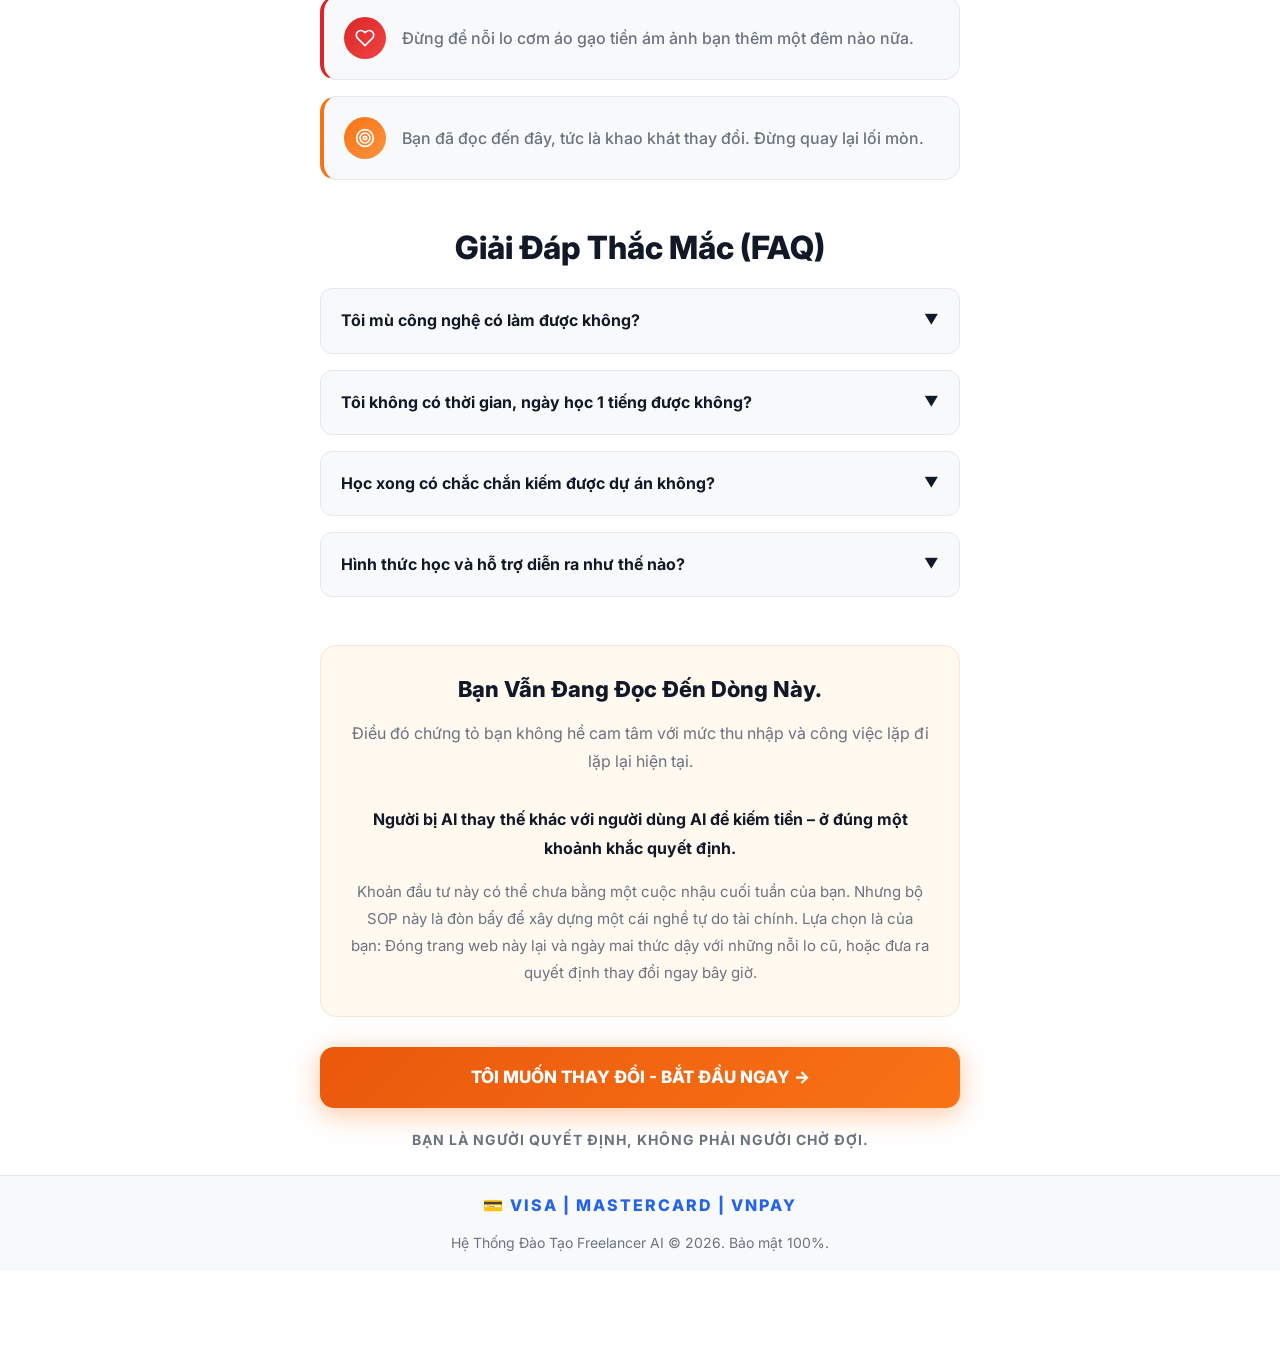
==== commit 309fc404: "Remove '- Tải về'" ====
--- a/index.html
+++ b/index.html
@@ -243,7 +243,7 @@
                         Quà tặng của bạn
                     </h4>
                     <div class="v-stack" style="gap:12px;">
-                        <div style="color:var(--text); font-weight: 600; font-size: 15px;">📄 Công thức Landing chuyển đổi cao X5 (PDF) — Tải về</div>
+                        <div style="color:var(--text); font-weight: 600; font-size: 15px;">📄 Công thức Landing chuyển đổi cao X5 (PDF)</div>
                         <div style="color:var(--text); font-weight: 600; font-size: 15px;">💰 100M Money Model — Alex Hormozi (bản dịch + phân tích)</div>
                         <div style="color:var(--text); font-weight: 600; font-size: 15px;">✍️ Công thức viết bài chuẩn SEO cho Blog</div>
                         <div style="color:var(--text); font-weight: 600; font-size: 15px;">✉️ 16 bước viết bài bán hàng chuyển đổi cao</div>
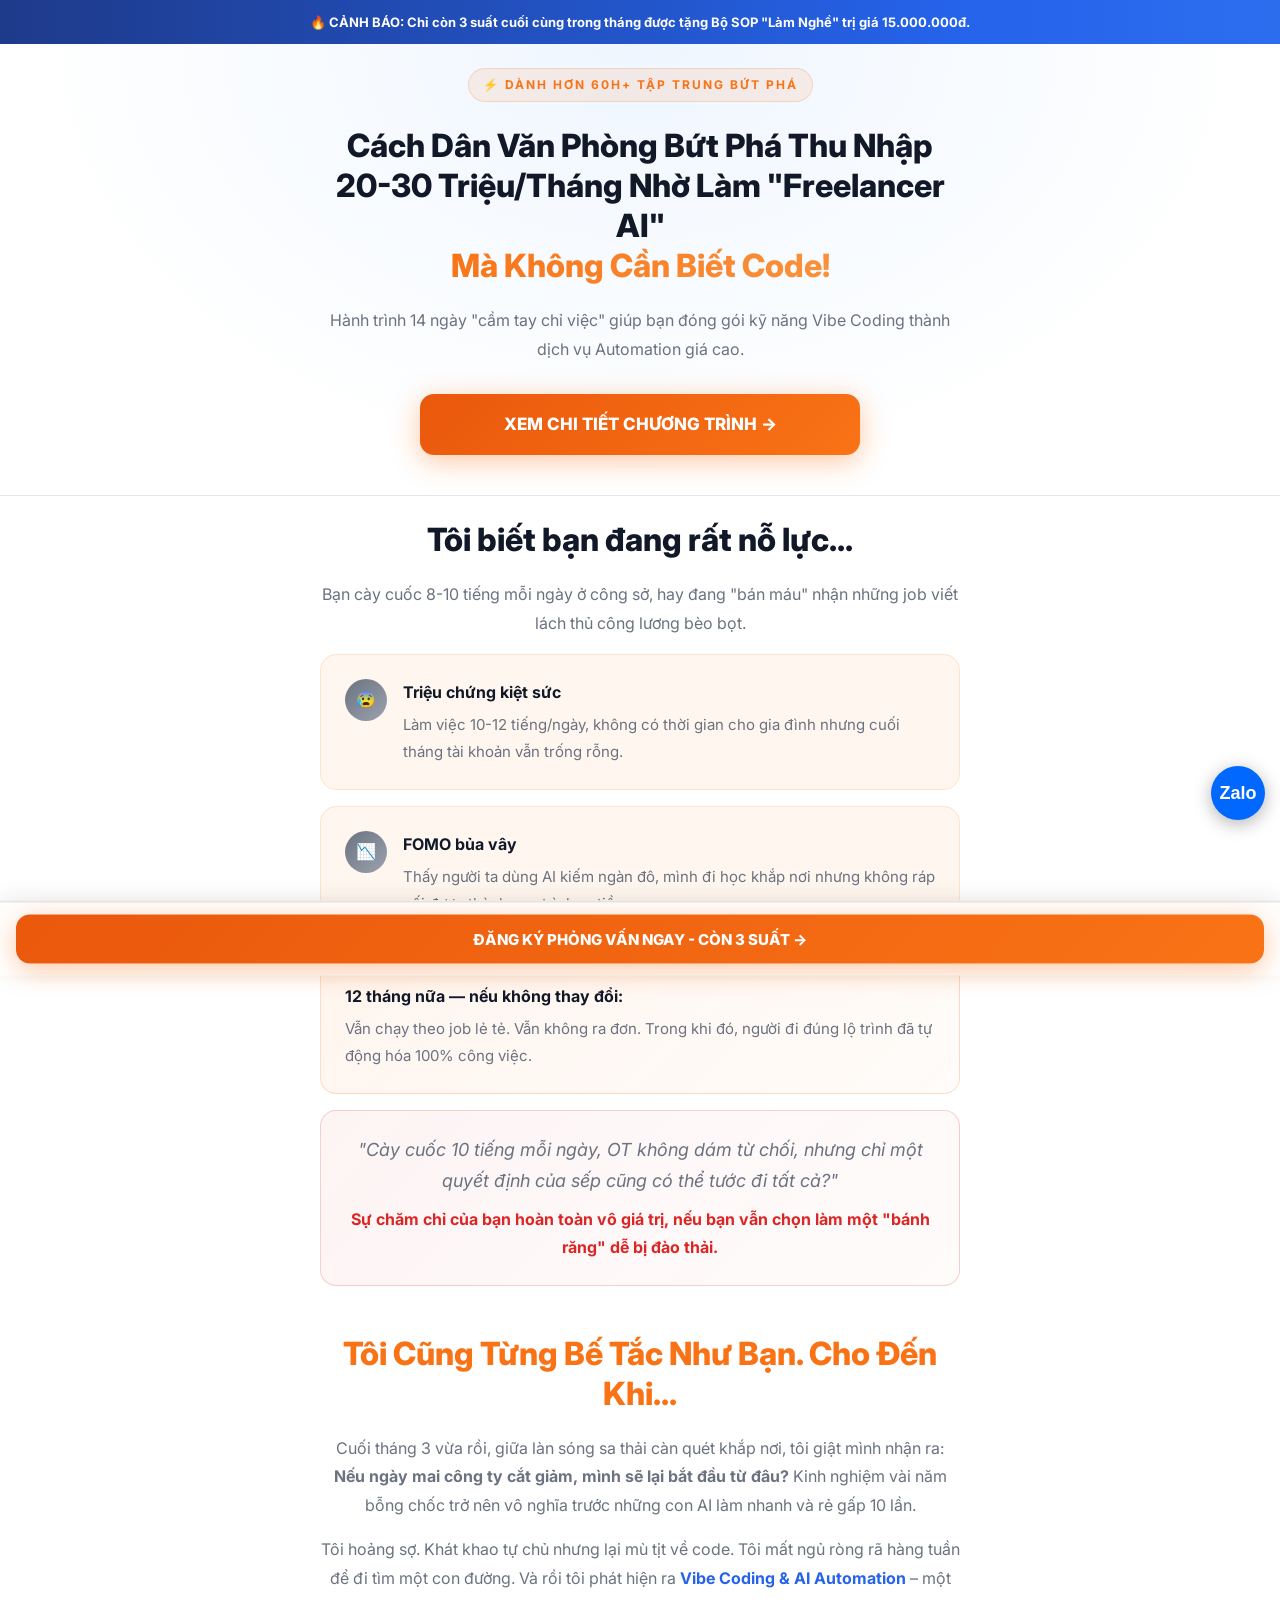
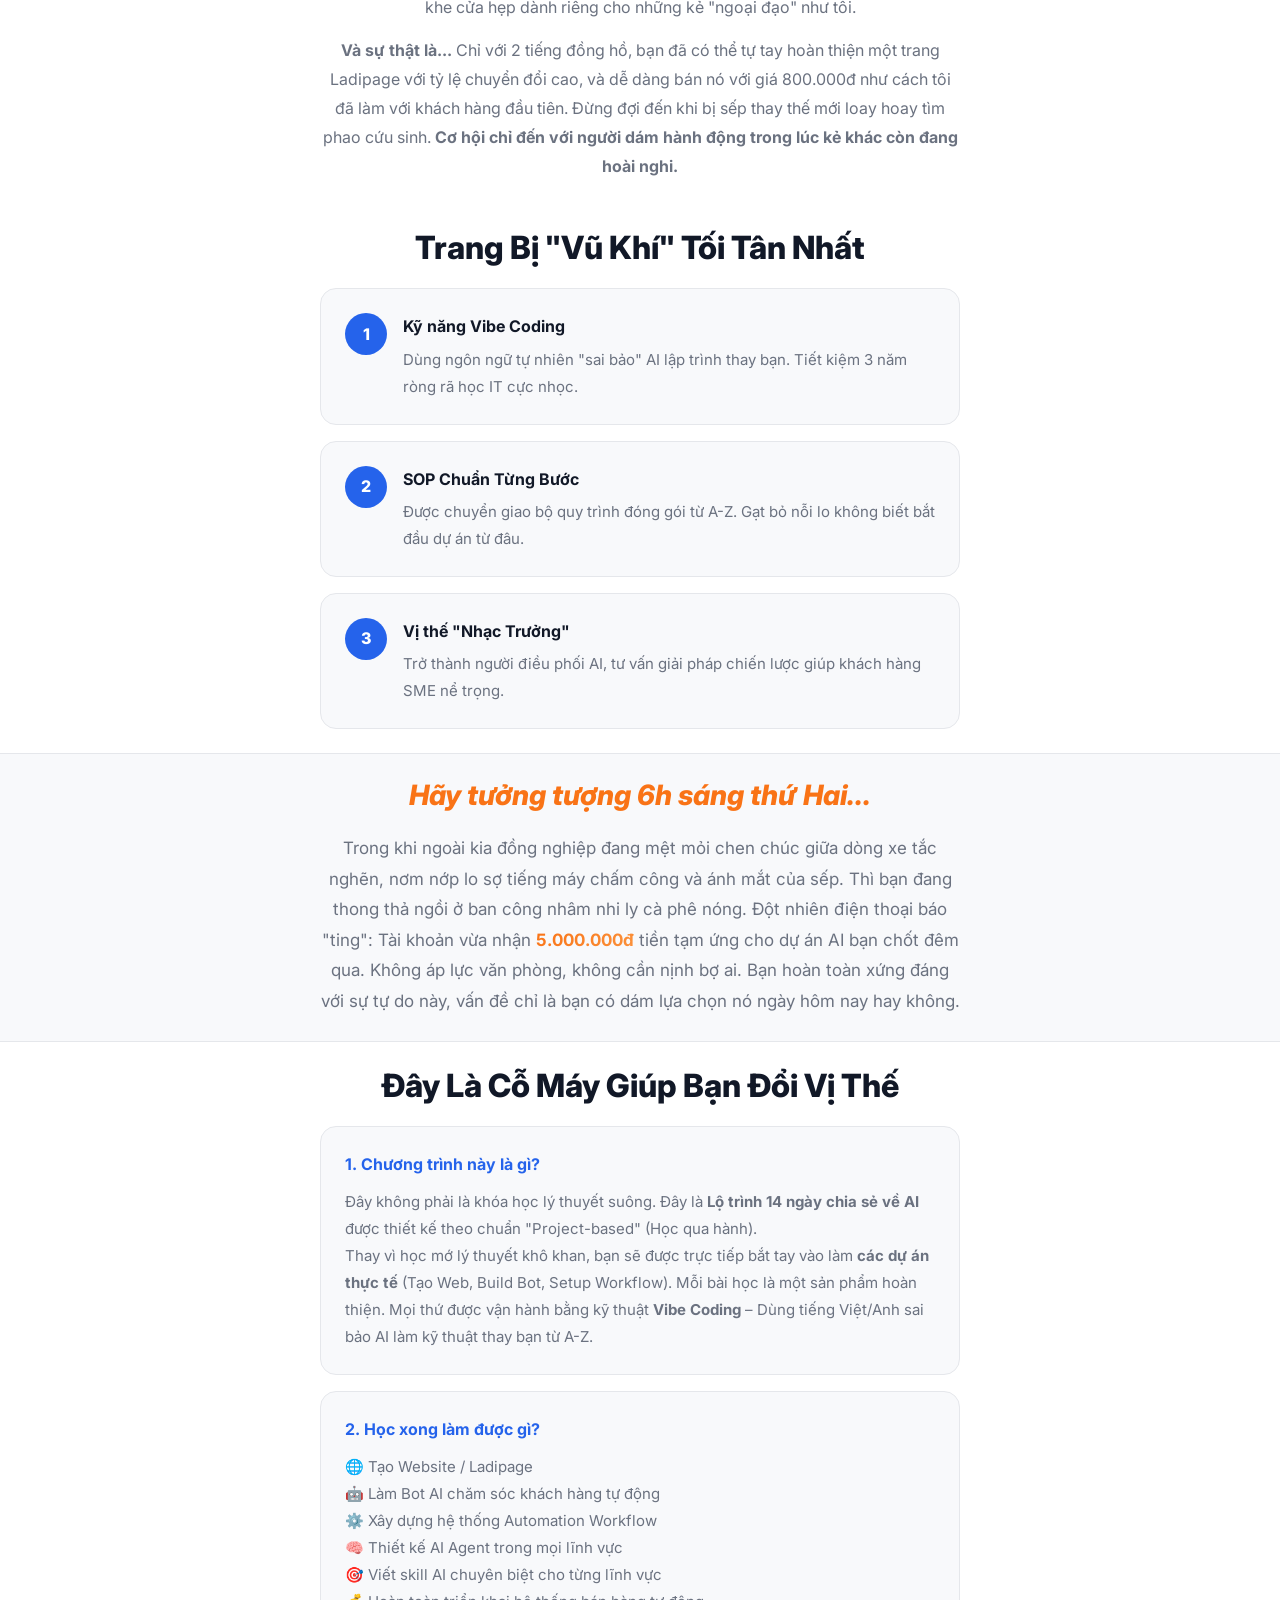
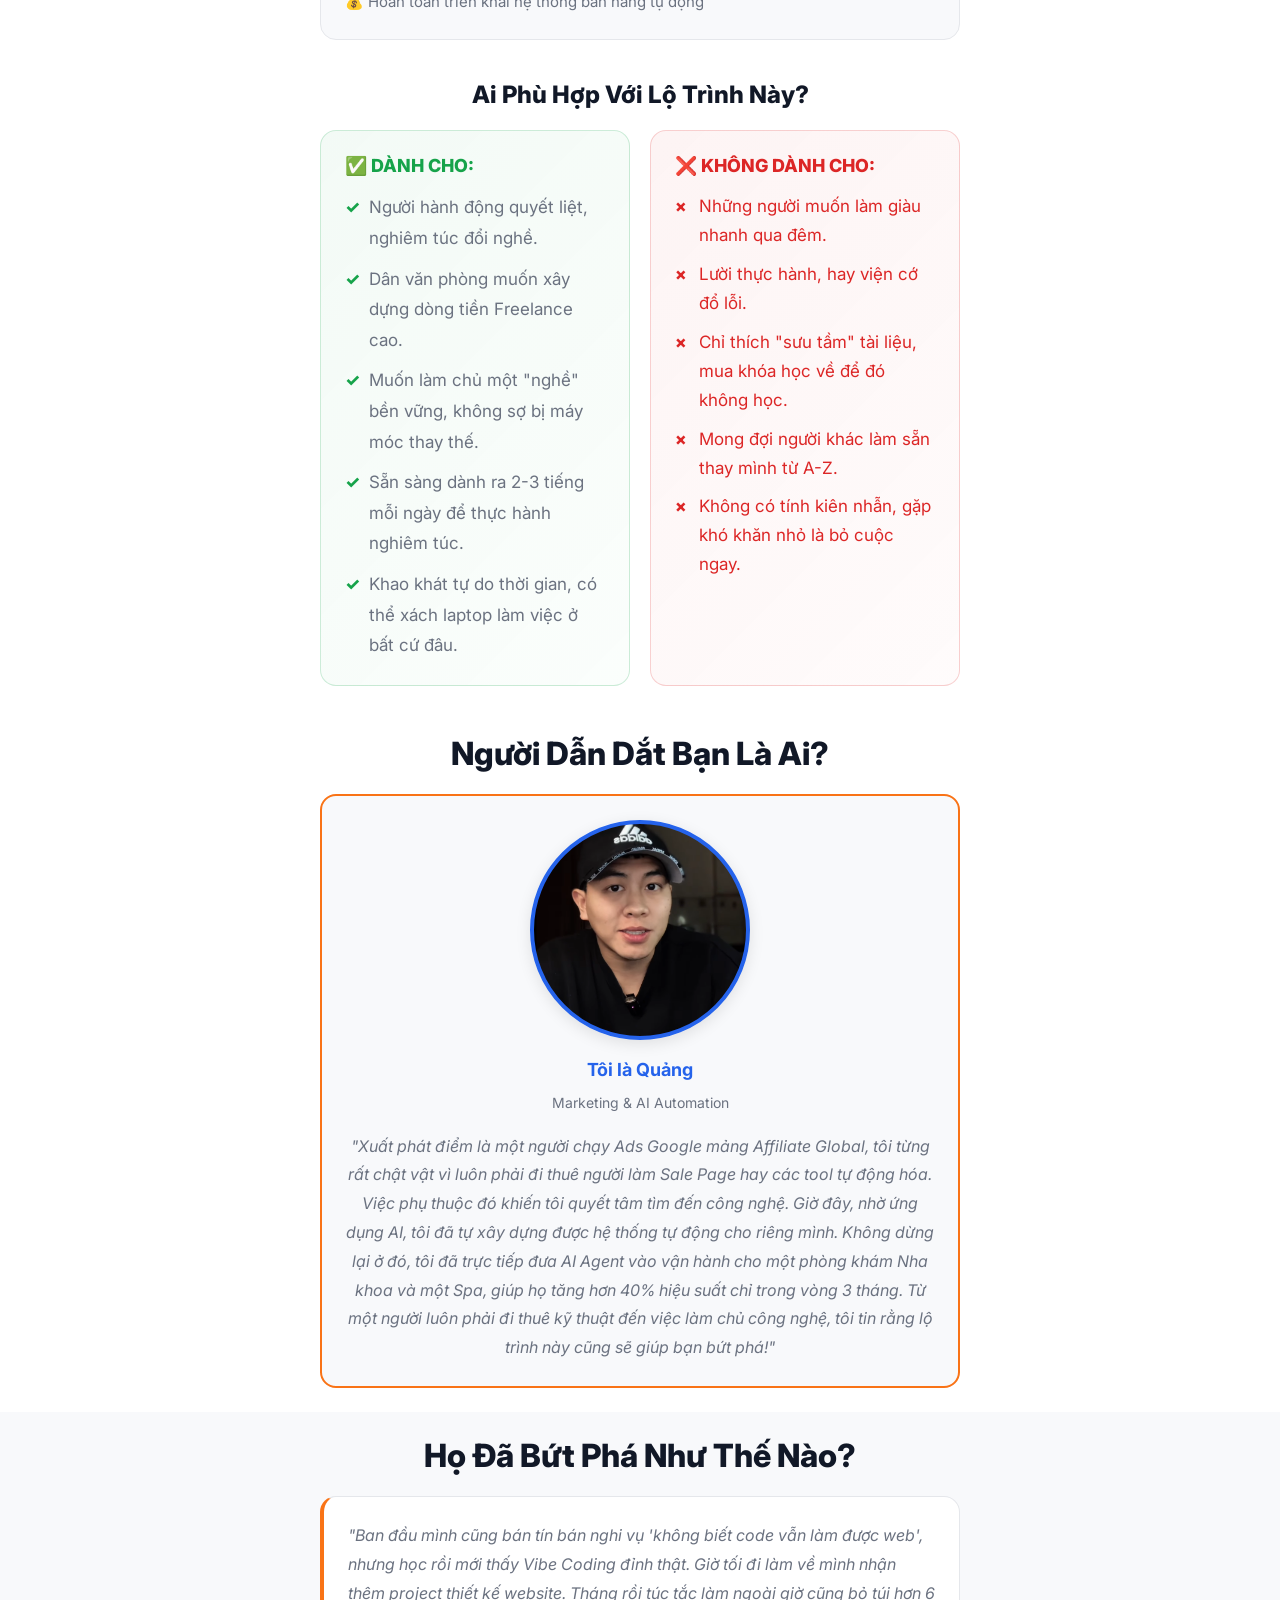
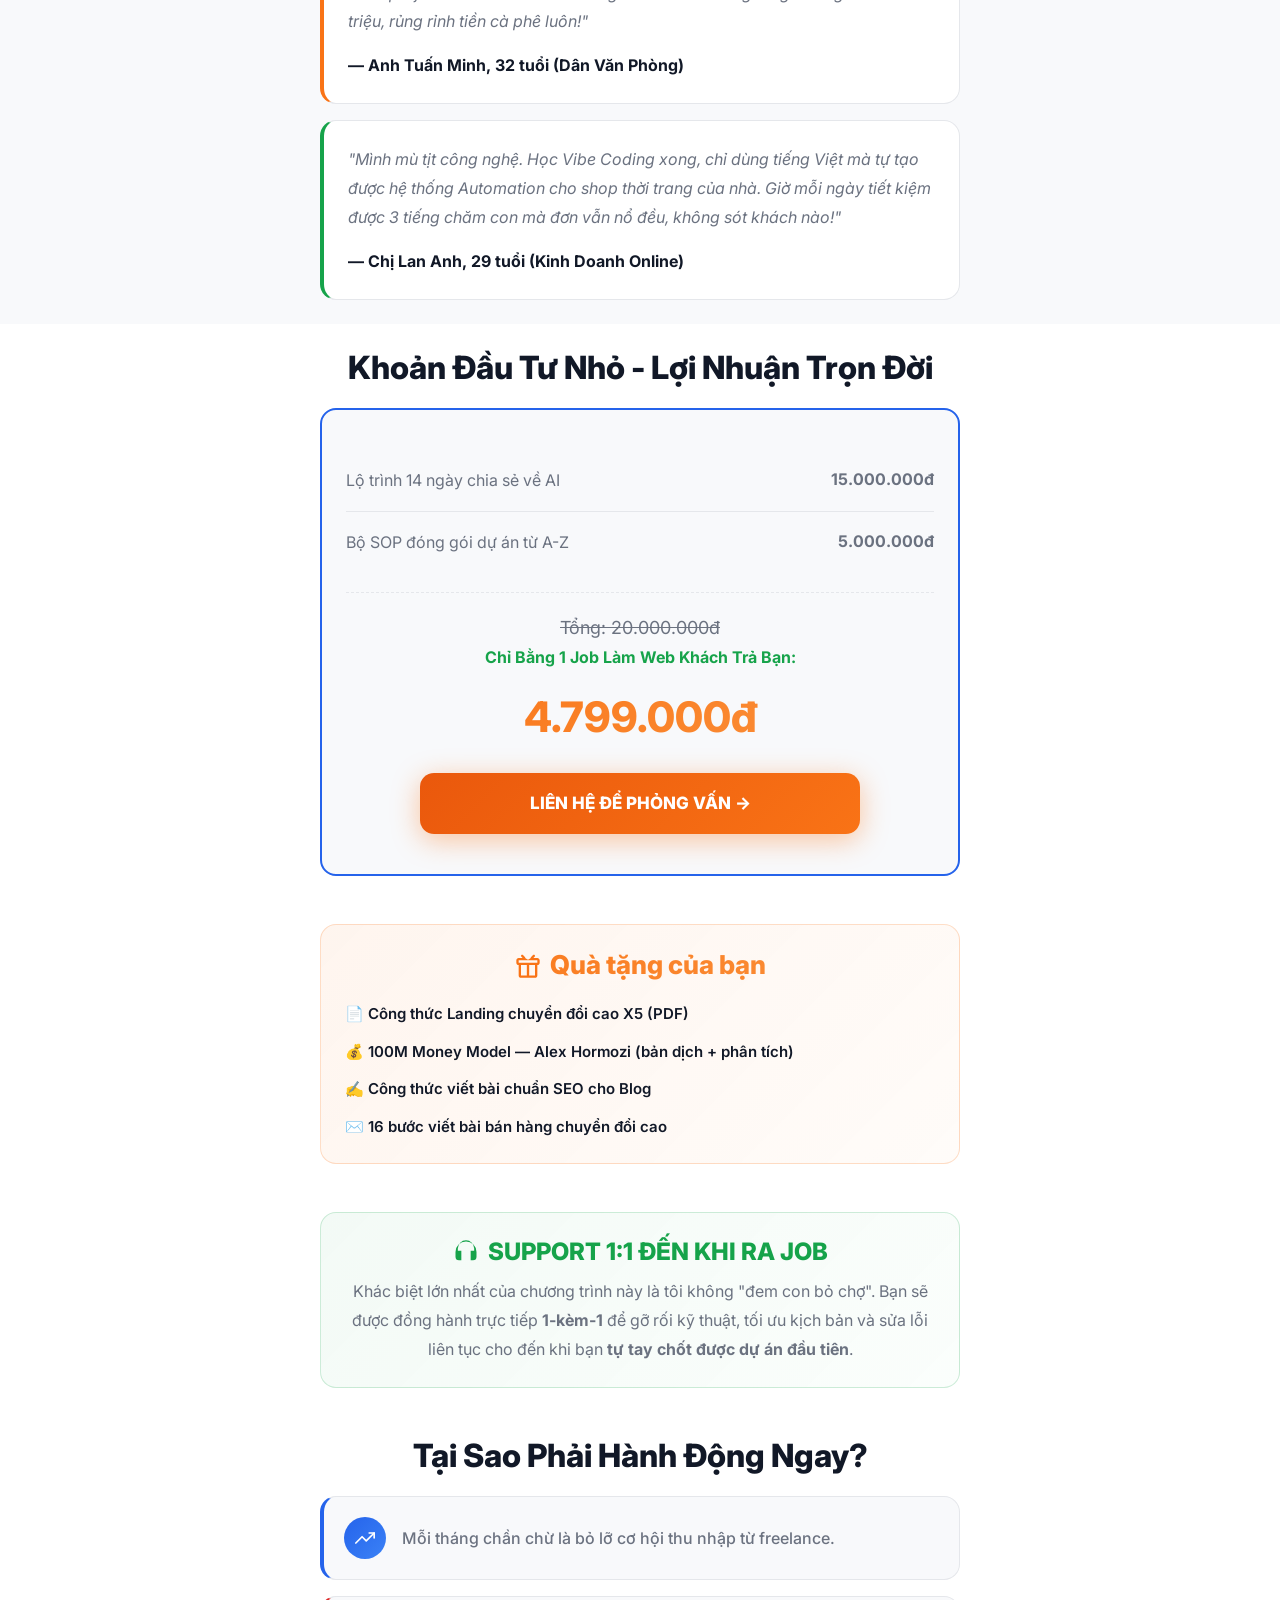
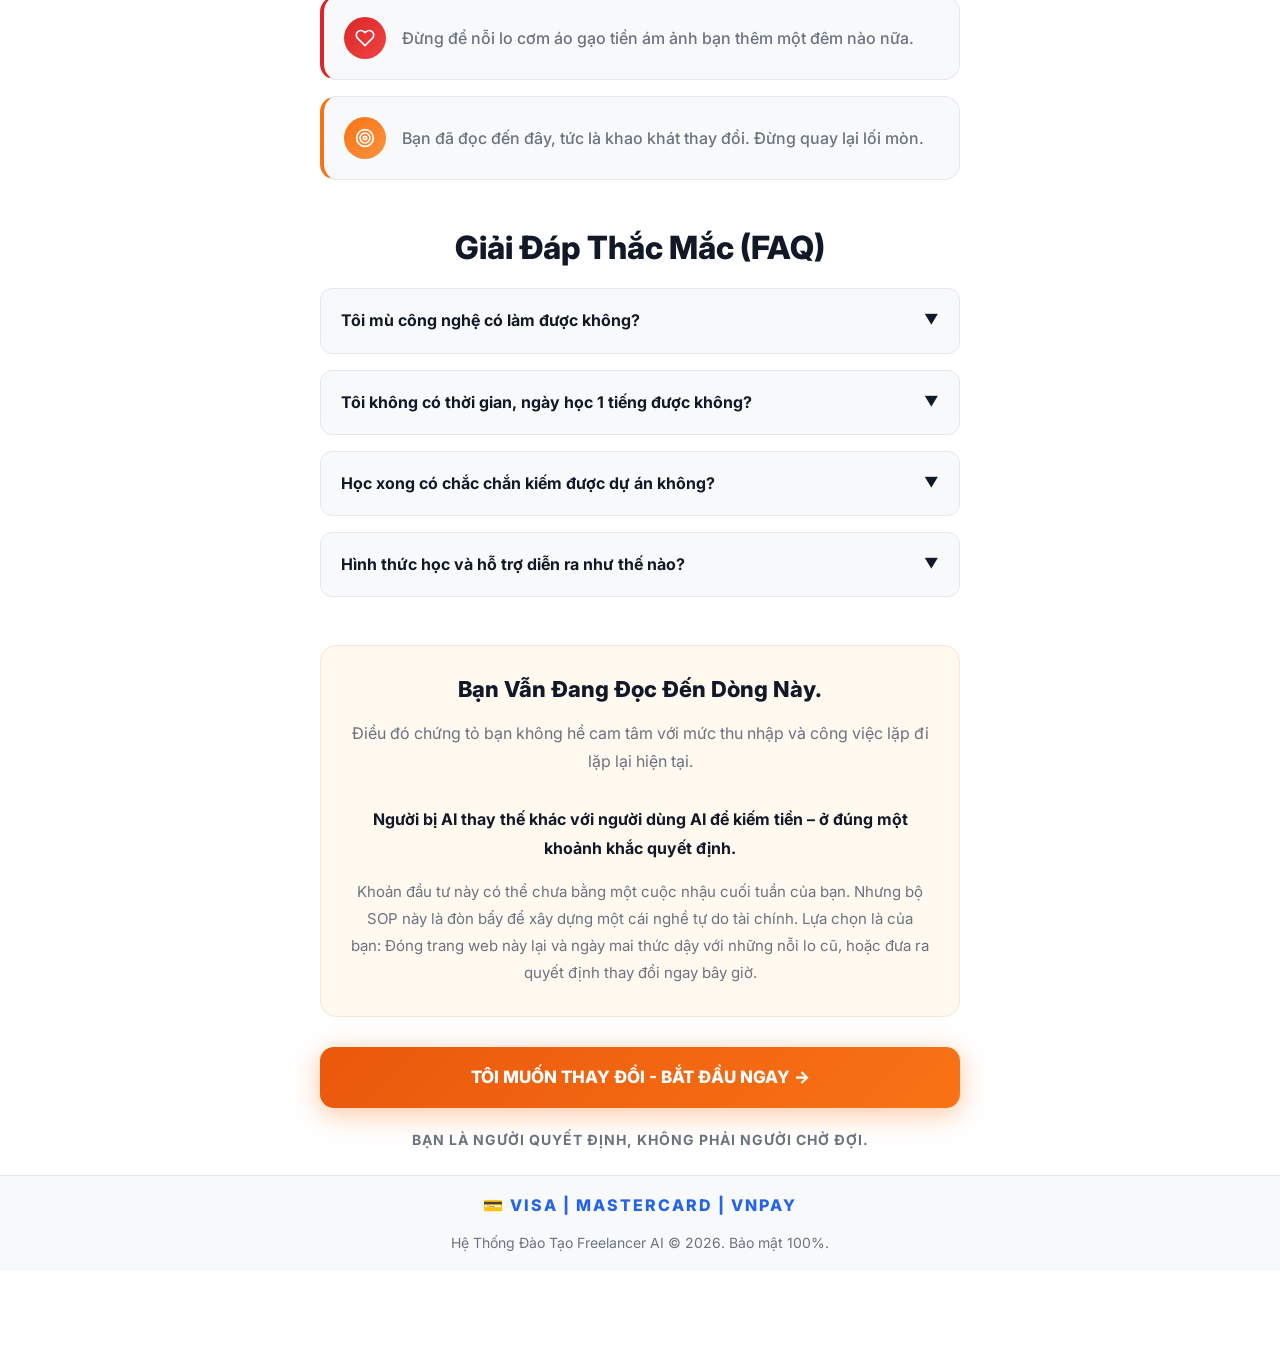
==== commit 4d7ec907: "Update price to 4.799k" ====
--- a/index.html
+++ b/index.html
@@ -226,7 +226,7 @@
                 <div class="text-center">
                     <p style="text-decoration:line-through; color:var(--dim); font-size:18px;">Tổng: 20.000.000đ</p>
                     <p style="color:var(--green); font-weight:700; font-size:16px;">Chỉ Bằng 1 Job Làm Web Khách Trả Bạn:</p>
-                    <div class="gold" style="font-size:42px; font-weight:800; margin:10px 0 20px;">3.799.000đ</div>
+                    <div class="gold" style="font-size:42px; font-weight:800; margin:10px 0 20px;">4.799.000đ</div>
                     <a href="https://zalo.me/0702286928" target="_blank" class="btn btn-p">Liên Hệ Để Phỏng Vấn &rarr;</a>
                 </div>
             </div>
